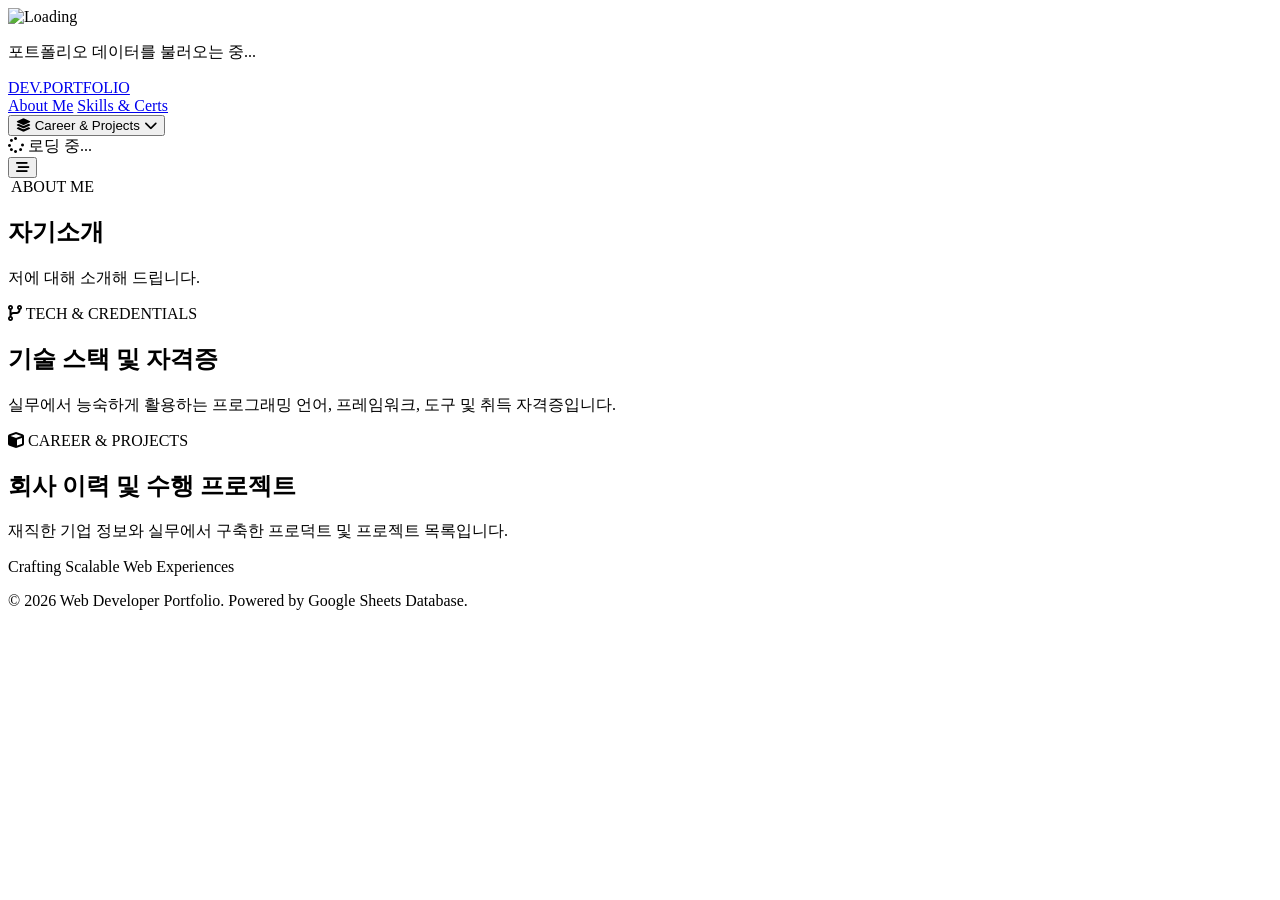
==== index.html @ a713a880 "Create index.html" ====
<!DOCTYPE html>
<html lang="ko">
<head>
  <meta charset="UTF-8" />
  <meta name="viewport" content="width=device-width, initial-scale=1.0" />
  <title>Developer Portfolio</title>
  <link rel="preconnect" href="https://fonts.googleapis.com">
  <link rel="preconnect" href="https://fonts.gstatic.com" crossorigin>
  <link href="https://fonts.googleapis.com/css2?family=Outfit:wght@400;600;700;800;900&family=Pretendard:wght@300;400;500;600;700;800&display=swap" rel="stylesheet">
  <link rel="stylesheet" href="https://cdnjs.cloudflare.com/ajax/libs/font-awesome/6.4.0/css/all.min.css">
  <link rel="stylesheet" href="style.css" />
</head>
<body>

  <!-- 배경 앰비언트 오로라 광원 -->
  <div class="ambient-glow glow-top-left"></div>
  <div class="ambient-glow glow-middle-right"></div>
  <div class="ambient-glow glow-bottom-left"></div>

  <!-- 로딩 오버레이 -->
  <div id="globalLoader" class="global-loader">
    <div class="loader-content">
      <div class="loader-ring">
        <img src="https://blog.kakaocdn.net/dna/bzm92S/btsFQxDRCB6/AAAAAAAAAAAAAAAAAAAAAGFon-u2zHU8KJwIuw-qS_9zaMj1CHKDlB-AK3ahkbkX/img.gif?credential=yqXZFxpELC7KVnFOS48ylbz2pIh7yKj8&expires=1788188399&allow_ip=&allow_referer=&signature=put6pL4PDxFGW%2BSpc%2BCXvbP%2BwSI%3D" alt="Loading" class="loader-gif" />
      </div>
      <p id="loaderText" class="loader-text">포트폴리오 데이터를 불러오는 중...</p>
    </div>
  </div>

  <!-- 상단 네비게이션 -->
  <header class="navbar">
    <div class="nav-container">
      <a href="#profile" class="nav-logo">
        <span class="logo-dot"></span>
        <span class="logo-text">DEV.PORTFOLIO</span>
      </a>
      
      <nav class="nav-menu" id="navMenu">
        <a href="#profile" class="nav-link active">About Me</a>
        <a href="#skills" class="nav-link">Skills & Certs</a>
        
        <!-- 회사 및 프로젝트 계층 드롭다운 -->
        <div class="nav-dropdown" id="navDropdown">
          <button class="nav-dropdown-btn" id="navDropdownBtn" type="button">
            <i class="fa-solid fa-layer-group"></i>
            <span>Career & Projects</span>
            <i class="fa-solid fa-chevron-down dropdown-arrow"></i>
          </button>
          <div class="dropdown-menu" id="dropdownMenu">
            <div class="dropdown-loading"><i class="fa-solid fa-spinner fa-spin"></i> 로딩 중...</div>
          </div>
        </div>
      </nav>

      <button class="hamburger" id="hamburger" aria-label="메뉴 열기">
        <i class="fa-solid fa-bars-staggered"></i>
      </button>
    </div>
  </header>

  <main class="main-container">
    
    <!-- 섹션 1: About Me (자기소개 및 소제목 반영) -->
    <section id="profile" class="section">
      <div class="section-badge"><i class="fa-solid fa-sparkles"></i> ABOUT ME</div>
      <h2 class="section-title">자기소개</h2>
      <p class="section-desc">저에 대해 소개해 드립니다.</p>
      <div class="profile-card" id="profileContent"></div>
    </section>

    <!-- 섹션 2: Skills & Certificates -->
    <section id="skills" class="section">
      <div class="section-badge"><i class="fa-solid fa-code-branch"></i> TECH & CREDENTIALS</div>
      <h2 class="section-title">기술 스택 및 자격증</h2>
      <p class="section-desc">실무에서 능숙하게 활용하는 프로그래밍 언어, 프레임워크, 도구 및 취득 자격증입니다.</p>
      
      <div class="skills-wrapper" id="skillsContent"></div>
    </section>

    <!-- 섹션 3: Career & Projects -->
    <section id="experience" class="section">
      <div class="section-badge"><i class="fa-solid fa-cube"></i> CAREER & PROJECTS</div>
      <h2 class="section-title">회사 이력 및 수행 프로젝트</h2>
      <p class="section-desc">재직한 기업 정보와 실무에서 구축한 프로덕트 및 프로젝트 목록입니다.</p>
      
      <div class="company-stack" id="experienceContent"></div>
    </section>

  </main>

  <footer class="footer">
    <div class="footer-content">
      <p class="footer-title">Crafting Scalable Web Experiences</p>
      <p class="footer-copy">© 2026 Web Developer Portfolio. Powered by Google Sheets Database.</p>
    </div>
  </footer>

  <script src="script.js"></script>
</body>
</html>
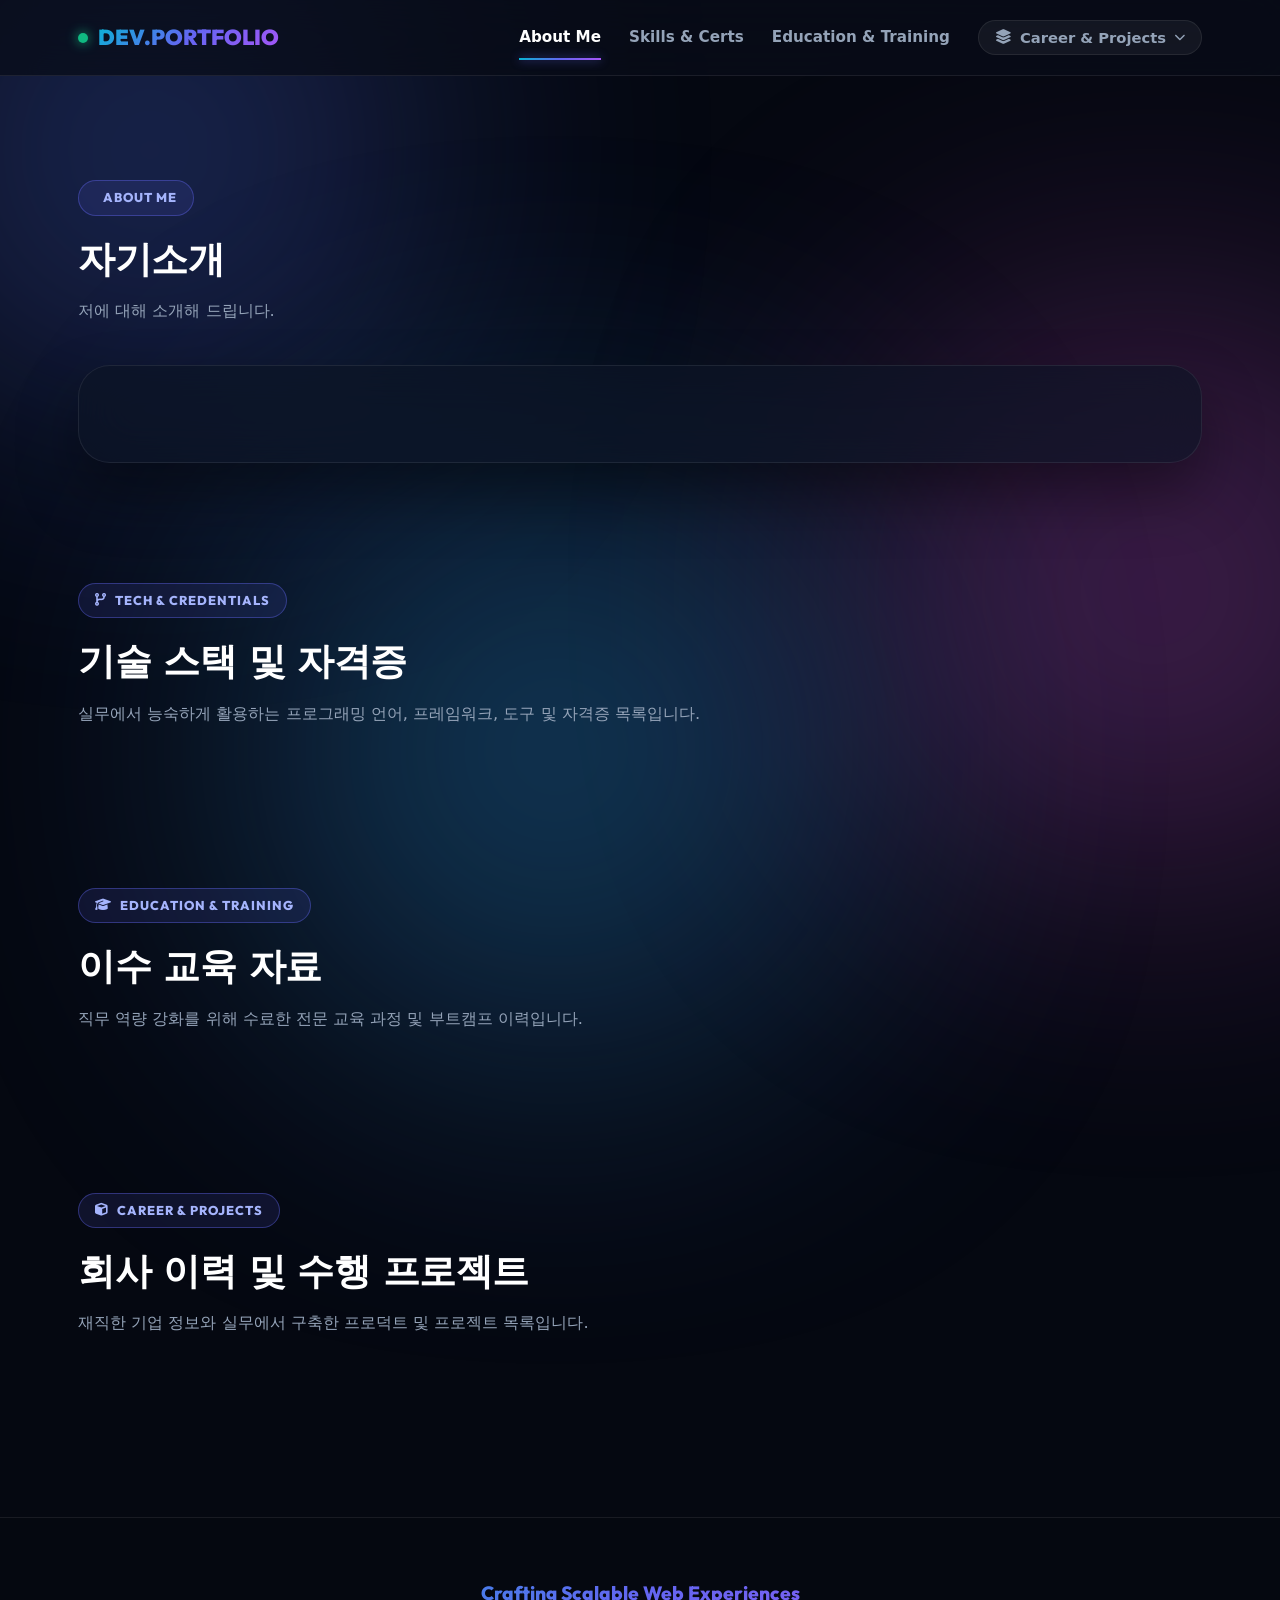
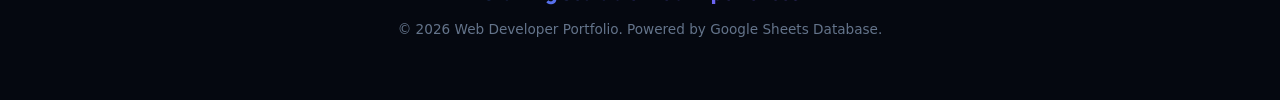
==== commit 49fed10c: "Update index.html" ====
--- a/index.html
+++ b/index.html
@@ -38,6 +38,7 @@
       <nav class="nav-menu" id="navMenu">
         <a href="#profile" class="nav-link active">About Me</a>
         <a href="#skills" class="nav-link">Skills & Certs</a>
+        <a href="#trainings" class="nav-link">Education & Training</a>
         
         <!-- 회사 및 프로젝트 계층 드롭다운 -->
         <div class="nav-dropdown" id="navDropdown">
@@ -60,7 +61,7 @@
 
   <main class="main-container">
     
-    <!-- 섹션 1: About Me (자기소개 및 소제목 반영) -->
+    <!-- 섹션 1: About Me -->
     <section id="profile" class="section">
       <div class="section-badge"><i class="fa-solid fa-sparkles"></i> ABOUT ME</div>
       <h2 class="section-title">자기소개</h2>
@@ -72,9 +73,18 @@
     <section id="skills" class="section">
       <div class="section-badge"><i class="fa-solid fa-code-branch"></i> TECH & CREDENTIALS</div>
       <h2 class="section-title">기술 스택 및 자격증</h2>
-      <p class="section-desc">실무에서 능숙하게 활용하는 프로그래밍 언어, 프레임워크, 도구 및 취득 자격증입니다.</p>
+      <p class="section-desc">실무에서 능숙하게 활용하는 프로그래밍 언어, 프레임워크, 도구 및 자격증 목록입니다.</p>
       
       <div class="skills-wrapper" id="skillsContent"></div>
+    </section>
+
+    <!-- 신규 섹션: Education & Training (이수 교육 및 직무 훈련) -->
+    <section id="trainings" class="section">
+      <div class="section-badge"><i class="fa-solid fa-graduation-cap"></i> EDUCATION & TRAINING</div>
+      <h2 class="section-title">이수 교육 자료</h2>
+      <p class="section-desc">직무 역량 강화를 위해 수료한 전문 교육 과정 및 부트캠프 이력입니다.</p>
+      
+      <div class="training-grid" id="trainingContent"></div>
     </section>
 
     <!-- 섹션 3: Career & Projects -->
--- a/style.css
+++ b/style.css
@@ -0,0 +1,178 @@
+:root {
+  --bg-color: #050811;
+  --card-bg: rgba(13, 20, 38, 0.65);
+  --card-nested-bg: rgba(9, 14, 28, 0.75);
+  --card-border: rgba(255, 255, 255, 0.08);
+  --card-border-hover: rgba(99, 102, 241, 0.45);
+  
+  --accent-cyan: #06b6d4;
+  --accent-indigo: #6366f1;
+  --accent-purple: #a855f7;
+  --accent-pink: #ec4899;
+  
+  --accent-gradient: linear-gradient(135deg, #06b6d4 0%, #6366f1 50%, #a855f7 100%);
+  --neon-border: linear-gradient(135deg, rgba(6, 182, 212, 0.6), rgba(168, 85, 247, 0.6));
+  
+  --text-main: #f8fafc;
+  --text-muted: #94a3b8;
+  --text-light: #64748b;
+  
+  --font-main: 'Pretendard', -apple-system, BlinkMacSystemFont, system-ui, sans-serif;
+  --font-display: 'Outfit', var(--font-main);
+  --transition: all 0.35s cubic-bezier(0.16, 1, 0.3, 1);
+}
+
+* { margin: 0; padding: 0; box-sizing: border-box; font-family: var(--font-main); }
+html { scroll-behavior: smooth; scroll-padding-top: 95px; }
+body { background-color: var(--bg-color); color: var(--text-main); line-height: 1.65; overflow-x: hidden; position: relative; min-height: 100vh; }
+
+/* Aurora Background */
+.ambient-glow { position: fixed; border-radius: 50%; filter: blur(140px); pointer-events: none; z-index: 0; opacity: 0.35; animation: floatGlow 18s ease-in-out infinite alternate; }
+.glow-top-left { top: -100px; left: -100px; width: 500px; height: 500px; background: radial-gradient(circle, #6366f1, #3b82f6); }
+.glow-middle-right { top: 35%; right: -150px; width: 550px; height: 550px; background: radial-gradient(circle, #a855f7, #ec4899); animation-delay: -6s; }
+.glow-bottom-left { bottom: -150px; left: 20%; width: 600px; height: 600px; background: radial-gradient(circle, #06b6d4, #6366f1); animation-delay: -12s; }
+@keyframes floatGlow { 0% { transform: translate(0, 0) scale(1); } 50% { transform: translate(40px, 60px) scale(1.1); } 100% { transform: translate(-30px, -40px) scale(0.95); } }
+
+/* Global Loader */
+.global-loader { position: fixed; inset: 0; width: 100vw; height: 100vh; background: rgba(5, 8, 17, 0.92); backdrop-filter: blur(16px); display: flex; align-items: center; justify-content: center; z-index: 99999; opacity: 0; pointer-events: none; transition: opacity 0.3s ease; }
+.global-loader.show { opacity: 1; pointer-events: auto; }
+.loader-content { display: flex; flex-direction: column; align-items: center; gap: 20px; }
+.loader-ring { padding: 8px; border-radius: 50%; background: var(--accent-gradient); box-shadow: 0 0 35px rgba(99, 102, 241, 0.5); animation: pulseGlow 2s infinite alternate; }
+.loader-gif { width: 90px; height: 90px; border-radius: 50%; object-fit: cover; display: block; background: #000; }
+@keyframes pulseGlow { 0% { transform: scale(0.96); } 100% { transform: scale(1.04); box-shadow: 0 0 40px rgba(168, 85, 247, 0.7); } }
+.loader-text { font-size: 0.98rem; font-weight: 700; background: var(--accent-gradient); -webkit-background-clip: text; -webkit-text-fill-color: transparent; }
+
+/* Navbar */
+.navbar { position: fixed; top: 0; left: 0; width: 100%; height: 76px; background: rgba(8, 12, 24, 0.75); backdrop-filter: blur(20px); border-bottom: 1px solid var(--card-border); z-index: 1000; }
+.nav-container { max-width: 1180px; height: 100%; margin: 0 auto; padding: 0 28px; display: flex; justify-content: space-between; align-items: center; }
+.nav-logo { display: flex; align-items: center; gap: 10px; text-decoration: none; }
+.logo-dot { width: 10px; height: 10px; border-radius: 50%; background: #10b981; box-shadow: 0 0 12px #10b981; }
+.logo-text { font-family: var(--font-display); font-size: 1.35rem; font-weight: 900; background: var(--accent-gradient); -webkit-background-clip: text; -webkit-text-fill-color: transparent; }
+.nav-menu { display: flex; align-items: center; gap: 28px; }
+.nav-link { color: var(--text-muted); text-decoration: none; font-size: 0.95rem; font-weight: 600; transition: var(--transition); position: relative; padding: 6px 0; }
+.nav-link:hover, .nav-link.active { color: #fff; }
+.nav-link.active::after { content: ''; position: absolute; bottom: -4px; left: 0; width: 100%; height: 2px; background: var(--accent-gradient); box-shadow: 0 0 10px rgba(99, 102, 241, 0.8); }
+
+/* Dropdown */
+.nav-dropdown { position: relative; }
+.nav-dropdown-btn { background: rgba(255, 255, 255, 0.05); border: 1px solid var(--card-border); color: var(--text-muted); font-size: 0.92rem; font-weight: 600; cursor: pointer; display: flex; align-items: center; gap: 8px; padding: 8px 16px; border-radius: 100px; transition: var(--transition); }
+.nav-dropdown-btn:hover, .nav-dropdown.open .nav-dropdown-btn { color: #fff; background: rgba(99, 102, 241, 0.15); border-color: var(--accent-indigo); }
+.dropdown-arrow { font-size: 0.7rem; transition: transform 0.3s ease; }
+.nav-dropdown.open .dropdown-arrow { transform: rotate(180deg); }
+.dropdown-menu { position: absolute; top: calc(100% + 14px); right: 0; width: 320px; max-height: 460px; overflow-y: auto; background: rgba(11, 16, 33, 0.95); backdrop-filter: blur(24px); border: 1px solid rgba(255, 255, 255, 0.12); border-radius: 20px; padding: 16px; box-shadow: 0 24px 50px rgba(0, 0, 0, 0.7); display: none; flex-direction: column; gap: 12px; z-index: 1001; }
+.nav-dropdown.open .dropdown-menu { display: flex; animation: dropdownPop 0.25s ease forwards; }
+@keyframes dropdownPop { from { opacity: 0; transform: translateY(-10px); } to { opacity: 1; transform: translateY(0); } }
+.dropdown-group { display: flex; flex-direction: column; gap: 4px; padding-bottom: 12px; border-bottom: 1px solid rgba(255, 255, 255, 0.06); }
+.dropdown-group:last-child { border-bottom: none; }
+.dropdown-company-link { display: flex; align-items: center; gap: 10px; color: #c7d2fe; font-size: 0.92rem; font-weight: 700; text-decoration: none; padding: 8px 12px; border-radius: 10px; background: rgba(255, 255, 255, 0.03); }
+.dropdown-company-link:hover { background: rgba(99, 102, 241, 0.2); color: #fff; }
+.dropdown-project-list { display: flex; flex-direction: column; padding-left: 14px; gap: 3px; margin-top: 4px; }
+.dropdown-project-link { display: flex; align-items: center; gap: 8px; color: var(--text-muted); font-size: 0.84rem; text-decoration: none; padding: 6px 10px; border-radius: 8px; }
+.dropdown-project-link:hover { background: rgba(255, 255, 255, 0.06); color: #38bdf8; transform: translateX(4px); }
+.hamburger { display: none; background: none; border: none; color: #fff; font-size: 1.4rem; cursor: pointer; }
+
+/* Main Layout */
+.main-container { max-width: 1180px; margin: 0 auto; padding: 120px 28px 80px; position: relative; z-index: 1; }
+.section { padding: 60px 0; }
+.section-badge { display: inline-flex; align-items: center; gap: 8px; padding: 6px 16px; background: rgba(99, 102, 241, 0.12); border: 1px solid rgba(99, 102, 241, 0.4); border-radius: 100px; color: #a5b4fc; font-family: var(--font-display); font-size: 0.8rem; font-weight: 800; letter-spacing: 1px; margin-bottom: 14px; }
+.section-title { font-size: 2.3rem; font-weight: 900; margin-bottom: 8px; color: #fff; letter-spacing: -0.5px; }
+.section-desc { color: var(--text-muted); margin-bottom: 40px; font-size: 1.02rem; }
+
+/* Profile Card */
+.profile-card { background: var(--card-bg); backdrop-filter: blur(24px); border: 1px solid var(--card-border); border-radius: 32px; padding: 48px; display: grid; grid-template-columns: 320px 1fr; gap: 48px; align-items: center; box-shadow: 0 30px 60px rgba(0, 0, 0, 0.4); transition: var(--transition); }
+.profile-card:hover { border-color: var(--card-border-hover); box-shadow: 0 30px 70px rgba(99, 102, 241, 0.15); }
+.profile-img-wrap { width: 100%; height: 360px; border-radius: 24px; overflow: hidden; padding: 4px; background: var(--neon-border); }
+.profile-img-wrap img { width: 100%; height: 100%; object-fit: cover; border-radius: 20px; display: block; }
+.profile-info { display: flex; flex-direction: column; }
+.profile-header-row { display: flex; align-items: center; justify-content: space-between; flex-wrap: wrap; gap: 12px; margin-bottom: 12px; }
+.profile-name { font-family: var(--font-display); font-size: 2.8rem; font-weight: 900; color: #fff; }
+.status-badge { display: inline-flex; align-items: center; gap: 8px; padding: 6px 14px; background: rgba(16, 185, 129, 0.12); border: 1px solid rgba(16, 185, 129, 0.35); border-radius: 100px; color: #34d399; font-size: 0.82rem; font-weight: 700; }
+.status-dot { width: 8px; height: 8px; border-radius: 50%; background: #10b981; box-shadow: 0 0 8px #10b981; }
+.profile-bio { font-size: 1.12rem; color: var(--text-muted); line-height: 1.8; margin-bottom: 28px; }
+.info-grid { display: grid; grid-template-columns: repeat(2, 1fr); gap: 14px 24px; padding-top: 24px; border-top: 1px solid rgba(255, 255, 255, 0.08); }
+.info-item { display: flex; align-items: center; gap: 12px; padding: 10px 14px; background: rgba(255, 255, 255, 0.025); border: 1px solid rgba(255, 255, 255, 0.04); border-radius: 14px; font-size: 0.94rem; }
+.info-icon { width: 32px; height: 32px; border-radius: 10px; background: rgba(99, 102, 241, 0.15); color: #818cf8; display: flex; align-items: center; justify-content: center; }
+.info-label { color: var(--text-light); font-weight: 600; }
+.info-value { color: var(--text-main); font-weight: 600; margin-left: auto; }
+
+/* Skills Section */
+.skills-wrapper { display: flex; flex-direction: column; gap: 36px; }
+.skill-category-block { display: flex; flex-direction: column; gap: 18px; }
+.skill-category-title { font-family: var(--font-display); font-size: 1.25rem; font-weight: 800; color: #cbd5e1; display: flex; align-items: center; gap: 10px; }
+.skill-category-title i { color: #818cf8; }
+.skills-grid { display: grid; grid-template-columns: repeat(auto-fill, minmax(270px, 1fr)); gap: 20px; }
+.skill-card { background: var(--card-bg); backdrop-filter: blur(20px); border: 1px solid var(--card-border); border-radius: 20px; padding: 22px; display: flex; align-items: flex-start; gap: 16px; transition: var(--transition); }
+.skill-card:hover { transform: translateY(-4px); border-color: rgba(99, 102, 241, 0.45); box-shadow: 0 16px 36px rgba(0, 0, 0, 0.4), 0 0 20px rgba(99, 102, 241, 0.2); }
+.skill-icon-box { width: 48px; height: 48px; border-radius: 14px; background: rgba(99, 102, 241, 0.12); border: 1px solid rgba(99, 102, 241, 0.3); display: flex; align-items: center; justify-content: center; font-size: 1.5rem; color: #818cf8; flex-shrink: 0; }
+.skill-icon-box img { width: 28px; height: 28px; object-fit: contain; }
+.skill-card.cert-card .skill-icon-box { background: rgba(245, 158, 11, 0.12); border-color: rgba(245, 158, 11, 0.35); color: #fbbf24; }
+.skill-details { display: flex; flex-direction: column; gap: 4px; flex: 1; }
+.skill-header-row { display: flex; align-items: center; justify-content: space-between; gap: 8px; }
+.skill-name { font-size: 1.05rem; font-weight: 800; color: #fff; }
+.skill-tag { font-size: 0.72rem; font-weight: 700; padding: 2px 8px; border-radius: 100px; background: rgba(255, 255, 255, 0.06); color: var(--text-muted); }
+.skill-card.cert-card .skill-tag { background: rgba(245, 158, 11, 0.15); color: #fbbf24; }
+.skill-desc { font-size: 0.85rem; color: var(--text-muted); line-height: 1.5; }
+
+/* Company Stack & Logo */
+.company-stack { display: flex; flex-direction: column; gap: 52px; }
+.company-block { background: var(--card-bg); backdrop-filter: blur(24px); border: 1px solid var(--card-border); border-radius: 28px; padding: 40px; box-shadow: 0 20px 45px rgba(0, 0, 0, 0.35); scroll-margin-top: 95px; }
+.company-header-card { display: grid; grid-template-columns: 160px 1fr; gap: 32px; padding-bottom: 32px; border-bottom: 1px solid rgba(255, 255, 255, 0.08); }
+.comp-img-wrap { width: 100%; height: 160px; border-radius: 18px; overflow: hidden; border: 1px solid rgba(255, 255, 255, 0.12); }
+.comp-img-wrap img { width: 100%; height: 100%; object-fit: cover; }
+.comp-info { display: flex; flex-direction: column; justify-content: center; }
+
+.comp-title-row { display: flex; justify-content: space-between; align-items: center; margin-bottom: 8px; flex-wrap: wrap; gap: 12px; }
+.comp-title-left { display: flex; align-items: center; gap: 12px; }
+
+/* Company Logo Style */
+.comp-logo-img {
+  width: 38px;
+  height: 38px;
+  border-radius: 10px;
+  object-fit: contain;
+  background: rgba(255, 255, 255, 0.05);
+  border: 1px solid rgba(255, 255, 255, 0.12);
+  padding: 4px;
+  box-shadow: 0 4px 12px rgba(0, 0, 0, 0.3);
+}
+
+.comp-name { font-family: var(--font-display); font-size: 1.8rem; font-weight: 800; color: #fff; }
+.comp-period { font-size: 0.85rem; font-weight: 600; padding: 6px 14px; background: rgba(255, 255, 255, 0.06); border-radius: 100px; color: var(--text-muted); }
+.comp-role { display: inline-flex; align-items: center; gap: 8px; color: #38bdf8; font-size: 1.05rem; font-weight: 700; margin-bottom: 12px; }
+.comp-desc { color: var(--text-muted); font-size: 0.98rem; }
+
+/* Sub-projects */
+.nested-projects-wrapper { margin-top: 32px; }
+.nested-projects-title { font-size: 1.15rem; font-weight: 800; color: #e2e8f0; margin-bottom: 24px; display: flex; align-items: center; gap: 10px; }
+.project-grid { display: grid; grid-template-columns: repeat(auto-fit, minmax(320px, 1fr)); gap: 28px; }
+.project-card { background: var(--card-nested-bg); border: 1px solid rgba(255, 255, 255, 0.07); border-radius: 20px; overflow: hidden; display: flex; flex-direction: column; transition: var(--transition); scroll-margin-top: 105px; }
+.project-card:hover { transform: translateY(-6px); border-color: rgba(168, 85, 247, 0.5); box-shadow: 0 20px 40px rgba(0, 0, 0, 0.5), 0 0 24px rgba(168, 85, 247, 0.2); }
+.project-img-wrap { width: 100%; height: 200px; overflow: hidden; }
+.project-img-wrap img { width: 100%; height: 100%; object-fit: cover; }
+.project-body { padding: 24px; display: flex; flex-direction: column; flex: 1; }
+.project-period { font-size: 0.82rem; font-weight: 600; color: var(--accent-cyan); margin-bottom: 8px; }
+.project-name { font-size: 1.25rem; font-weight: 800; margin-bottom: 12px; color: #fff; }
+.project-desc { color: var(--text-muted); font-size: 0.92rem; margin-bottom: 22px; flex: 1; }
+.project-btn { display: inline-flex; align-items: center; justify-content: center; gap: 8px; padding: 10px 18px; background: var(--accent-gradient); color: #fff; text-decoration: none; font-size: 0.88rem; font-weight: 700; border-radius: 12px; }
+
+/* Footer */
+.footer { text-align: center; padding: 60px 28px; border-top: 1px solid var(--card-border); background: rgba(5, 8, 17, 0.8); }
+.footer-title { font-family: var(--font-display); font-size: 1.2rem; font-weight: 800; background: var(--accent-gradient); -webkit-background-clip: text; -webkit-text-fill-color: transparent; margin-bottom: 8px; }
+.footer-copy { color: var(--text-light); font-size: 0.85rem; }
+
+@media (max-width: 890px) {
+  .profile-card { grid-template-columns: 1fr; padding: 32px; }
+  .profile-img-wrap { height: 300px; }
+  .company-header-card { grid-template-columns: 1fr; }
+}
+
+@media (max-width: 640px) {
+  .hamburger { display: block; }
+  .nav-menu { position: absolute; top: 76px; left: 0; width: 100%; max-height: calc(100vh - 76px); overflow-y: auto; background: rgba(8, 12, 24, 0.98); flex-direction: column; align-items: flex-start; padding: 24px 28px; transform: translateY(-150%); transition: var(--transition); gap: 20px; }
+  .nav-menu.open { transform: translateY(0); }
+  .nav-dropdown { width: 100%; }
+  .nav-dropdown-btn { width: 100%; justify-content: space-between; }
+  .dropdown-menu { position: static; width: 100%; margin-top: 10px; }
+  .info-grid { grid-template-columns: 1fr; }
+  .skills-grid { grid-template-columns: 1fr; }
+}
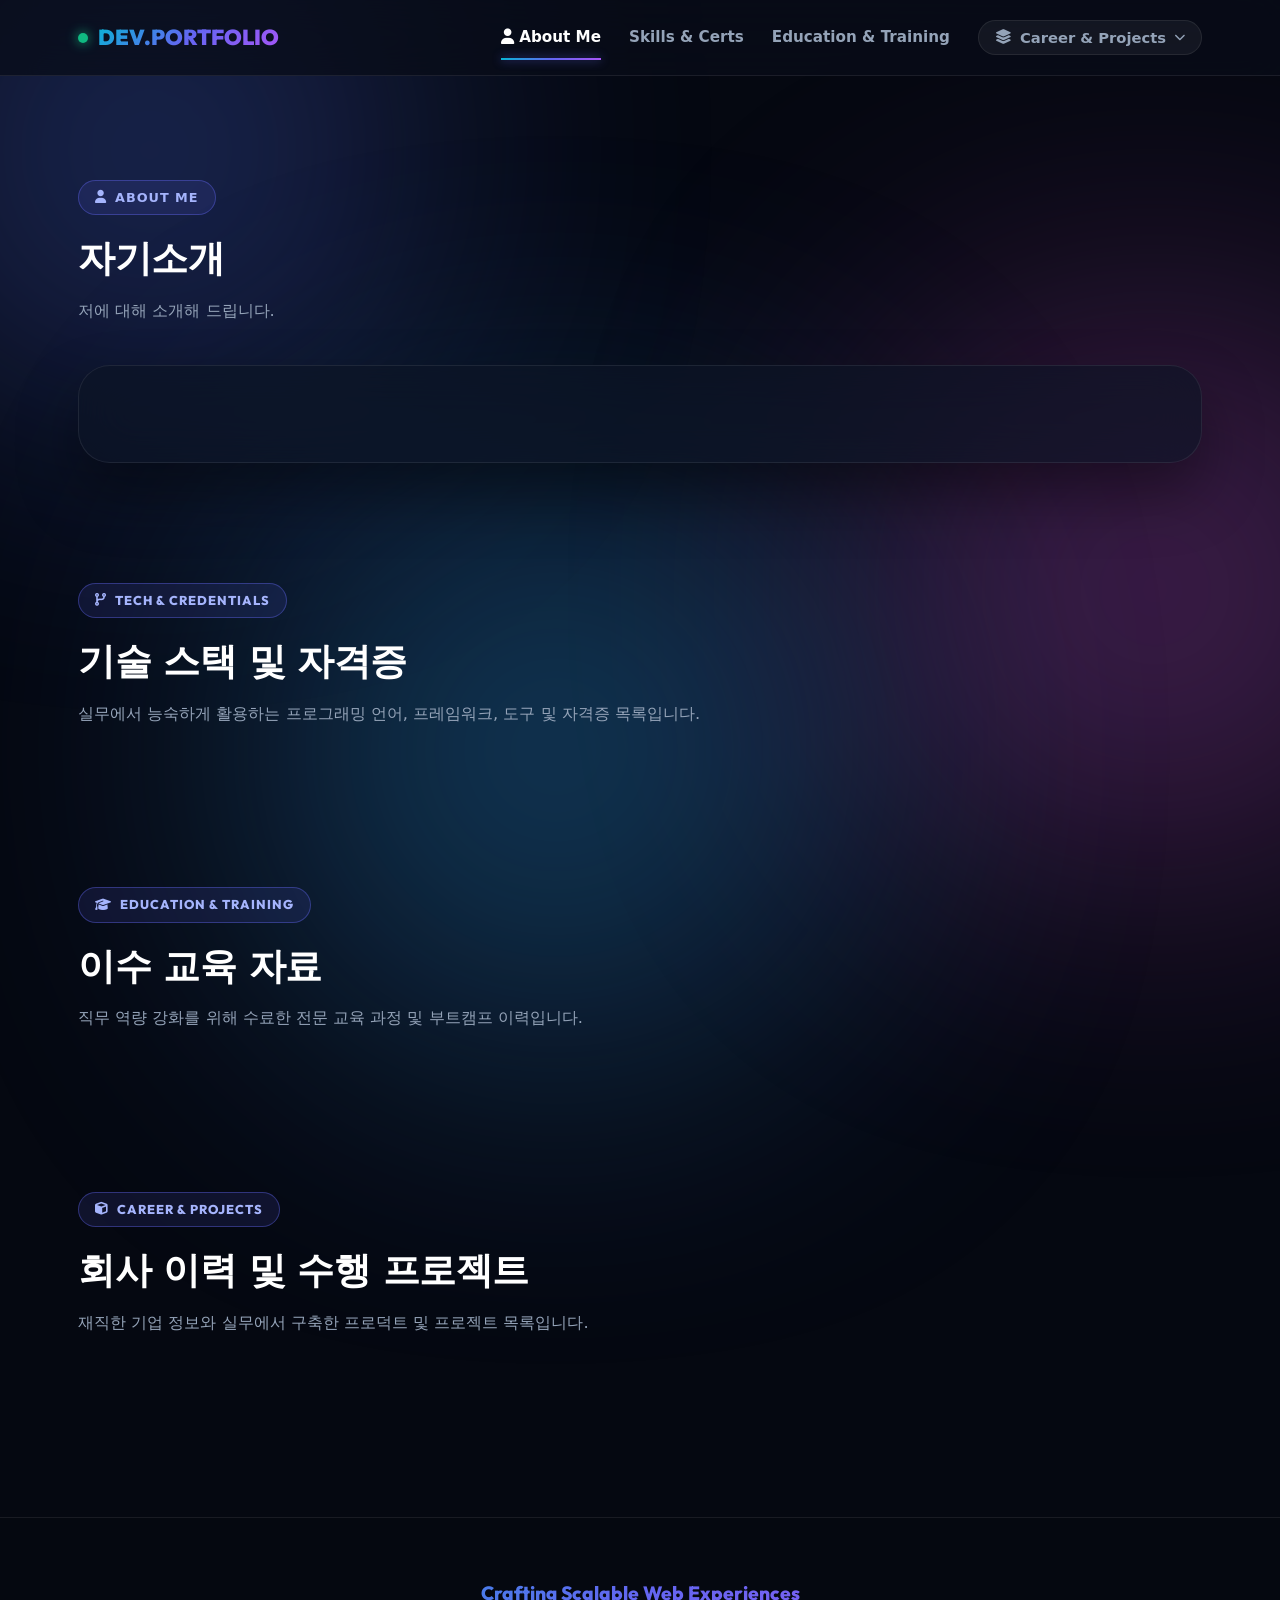
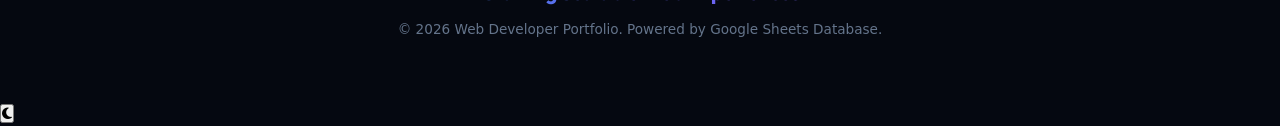
==== commit d727a5ea: "Update index.html" ====
--- a/index.html
+++ b/index.html
@@ -1,48 +1,50 @@
 <!DOCTYPE html>
-<html lang="ko">
+<html lang="ko" class="loading-locked">
 <head>
   <meta charset="UTF-8" />
   <meta name="viewport" content="width=device-width, initial-scale=1.0" />
   <title>Developer Portfolio</title>
+  <!-- Google Fonts & Font Awesome -->
   <link rel="preconnect" href="https://fonts.googleapis.com">
   <link rel="preconnect" href="https://fonts.gstatic.com" crossorigin>
   <link href="https://fonts.googleapis.com/css2?family=Outfit:wght@400;600;700;800;900&family=Pretendard:wght@300;400;500;600;700;800&display=swap" rel="stylesheet">
   <link rel="stylesheet" href="https://cdnjs.cloudflare.com/ajax/libs/font-awesome/6.4.0/css/all.min.css">
   <link rel="stylesheet" href="style.css" />
 </head>
-<body>
+<body class="loading-locked">
 
   <!-- 배경 앰비언트 오로라 광원 -->
   <div class="ambient-glow glow-top-left"></div>
   <div class="ambient-glow glow-middle-right"></div>
   <div class="ambient-glow glow-bottom-left"></div>
 
-  <!-- 로딩 오버레이 -->
-  <div id="globalLoader" class="global-loader">
+  <!-- 전체 화면 로딩 오버레이 (스크롤/드래그/터치 차단) -->
+  <div id="globalLoader" class="global-loader show" oncontextmenu="return false;" ondragstart="return false;" onselectstart="return false;">
     <div class="loader-content">
-      <div class="loader-ring">
-        <img src="https://blog.kakaocdn.net/dna/bzm92S/btsFQxDRCB6/AAAAAAAAAAAAAAAAAAAAAGFon-u2zHU8KJwIuw-qS_9zaMj1CHKDlB-AK3ahkbkX/img.gif?credential=yqXZFxpELC7KVnFOS48ylbz2pIh7yKj8&expires=1788188399&allow_ip=&allow_referer=&signature=put6pL4PDxFGW%2BSpc%2BCXvbP%2BwSI%3D" alt="Loading" class="loader-gif" />
-      </div>
+      <img src="https://blog.kakaocdn.net/dna/bzm92S/btsFQxDRCB6/AAAAAAAAAAAAAAAAAAAAAGFon-u2zHU8KJwIuw-qS_9zaMj1CHKDlB-AK3ahkbkX/img.gif?credential=yqXZFxpELC7KVnFOS48ylbz2pIh7yKj8&expires=1788188399&allow_ip=&allow_referer=&signature=put6pL4PDxFGW%2BSpc%2BCXvbP%2BwSI%3D" alt="Loading" class="loader-gif" draggable="false" />
       <p id="loaderText" class="loader-text">포트폴리오 데이터를 불러오는 중...</p>
     </div>
   </div>
 
-  <!-- 상단 네비게이션 -->
+  <!-- 상단 네비게이션 헤더 -->
   <header class="navbar">
     <div class="nav-container">
-      <a href="#profile" class="nav-logo">
+      <a href="#profile" class="nav-logo spring-hover">
         <span class="logo-dot"></span>
         <span class="logo-text">DEV.PORTFOLIO</span>
       </a>
       
       <nav class="nav-menu" id="navMenu">
-        <a href="#profile" class="nav-link active">About Me</a>
-        <a href="#skills" class="nav-link">Skills & Certs</a>
-        <a href="#trainings" class="nav-link">Education & Training</a>
+        <a href="#profile" class="nav-link spring-hover active">
+          <i class="fa-solid fa-user"></i>
+          <span>About Me</span>
+        </a>
+        <a href="#skills" class="nav-link spring-hover">Skills & Certs</a>
+        <a href="#trainings" class="nav-link spring-hover">Education & Training</a>
         
         <!-- 회사 및 프로젝트 계층 드롭다운 -->
         <div class="nav-dropdown" id="navDropdown">
-          <button class="nav-dropdown-btn" id="navDropdownBtn" type="button">
+          <button class="nav-dropdown-btn spring-hover" id="navDropdownBtn" type="button">
             <i class="fa-solid fa-layer-group"></i>
             <span>Career & Projects</span>
             <i class="fa-solid fa-chevron-down dropdown-arrow"></i>
@@ -53,51 +55,55 @@
         </div>
       </nav>
 
-      <button class="hamburger" id="hamburger" aria-label="메뉴 열기">
+      <button class="hamburger spring-hover" id="hamburger" aria-label="메뉴 열기">
         <i class="fa-solid fa-bars-staggered"></i>
       </button>
     </div>
   </header>
 
-  <main class="main-container">
+  <main class="main-container" id="mainContainer">
     
-    <!-- 섹션 1: About Me -->
+    <!-- 섹션 1: About Me (자기소개) -->
     <section id="profile" class="section">
-      <div class="section-badge"><i class="fa-solid fa-sparkles"></i> ABOUT ME</div>
-      <h2 class="section-title">자기소개</h2>
-      <p class="section-desc">저에 대해 소개해 드립니다.</p>
-      <div class="profile-card" id="profileContent"></div>
+      <div class="section-badge reveal-spring-left">
+        <i class="fa-solid fa-user"></i>
+        <span>ABOUT ME</span>
+      </div>
+      <h2 class="section-title reveal-spring-left">자기소개</h2>
+      <p class="section-desc reveal-spring-left">저에 대해 소개해 드립니다.</p>
+      <div class="profile-card reveal-spring-right" id="profileContent"></div>
     </section>
 
     <!-- 섹션 2: Skills & Certificates -->
     <section id="skills" class="section">
-      <div class="section-badge"><i class="fa-solid fa-code-branch"></i> TECH & CREDENTIALS</div>
-      <h2 class="section-title">기술 스택 및 자격증</h2>
-      <p class="section-desc">실무에서 능숙하게 활용하는 프로그래밍 언어, 프레임워크, 도구 및 자격증 목록입니다.</p>
+      <div class="section-badge reveal-spring-left"><i class="fa-solid fa-code-branch"></i> TECH & CREDENTIALS</div>
+      <h2 class="section-title reveal-spring-left">기술 스택 및 자격증</h2>
+      <p class="section-desc reveal-spring-left">실무에서 능숙하게 활용하는 프로그래밍 언어, 프레임워크, 도구 및 자격증 목록입니다.</p>
       
       <div class="skills-wrapper" id="skillsContent"></div>
     </section>
 
-    <!-- 신규 섹션: Education & Training (이수 교육 및 직무 훈련) -->
+    <!-- 섹션 3: Education & Training -->
     <section id="trainings" class="section">
-      <div class="section-badge"><i class="fa-solid fa-graduation-cap"></i> EDUCATION & TRAINING</div>
-      <h2 class="section-title">이수 교육 자료</h2>
-      <p class="section-desc">직무 역량 강화를 위해 수료한 전문 교육 과정 및 부트캠프 이력입니다.</p>
+      <div class="section-badge reveal-spring-left"><i class="fa-solid fa-graduation-cap"></i> EDUCATION & TRAINING</div>
+      <h2 class="section-title reveal-spring-left">이수 교육 자료</h2>
+      <p class="section-desc reveal-spring-left">직무 역량 강화를 위해 수료한 전문 교육 과정 및 부트캠프 이력입니다.</p>
       
       <div class="training-grid" id="trainingContent"></div>
     </section>
 
-    <!-- 섹션 3: Career & Projects -->
+    <!-- 섹션 4: Career & Projects -->
     <section id="experience" class="section">
-      <div class="section-badge"><i class="fa-solid fa-cube"></i> CAREER & PROJECTS</div>
-      <h2 class="section-title">회사 이력 및 수행 프로젝트</h2>
-      <p class="section-desc">재직한 기업 정보와 실무에서 구축한 프로덕트 및 프로젝트 목록입니다.</p>
+      <div class="section-badge reveal-spring-left"><i class="fa-solid fa-cube"></i> CAREER & PROJECTS</div>
+      <h2 class="section-title reveal-spring-left">회사 이력 및 수행 프로젝트</h2>
+      <p class="section-desc reveal-spring-left">재직한 기업 정보와 실무에서 구축한 프로덕트 및 프로젝트 목록입니다.</p>
       
       <div class="company-stack" id="experienceContent"></div>
     </section>
 
   </main>
 
+  <!-- 하단 푸터 -->
   <footer class="footer">
     <div class="footer-content">
       <p class="footer-title">Crafting Scalable Web Experiences</p>
@@ -105,6 +111,11 @@
     </div>
   </footer>
 
+  <!-- 스크롤 맨 위에서만 나타나는 다크/라이트 모드 전환 플로팅 버튼 -->
+  <button id="themeToggleBtn" class="theme-toggle-btn spring-hover" aria-label="테마 전환" title="다크/라이트 모드 전환">
+    <i class="fa-solid fa-moon" id="themeToggleIcon"></i>
+  </button>
+
   <script src="script.js"></script>
 </body>
 </html>
--- a/style.css
+++ b/style.css
@@ -113,29 +113,119 @@
 .skill-card.cert-card .skill-tag { background: rgba(245, 158, 11, 0.15); color: #fbbf24; }
 .skill-desc { font-size: 0.85rem; color: var(--text-muted); line-height: 1.5; }
 
-/* Company Stack & Logo */
+/* --- Training / Education Section Styling --- */
+.training-grid {
+  display: grid;
+  grid-template-columns: repeat(auto-fill, minmax(340px, 1fr));
+  gap: 24px;
+}
+
+.training-card {
+  background: var(--card-bg);
+  backdrop-filter: blur(24px);
+  border: 1px solid var(--card-border);
+  border-radius: 22px;
+  padding: 28px;
+  display: flex;
+  flex-direction: column;
+  transition: var(--transition);
+}
+
+.training-card:hover {
+  transform: translateY(-5px);
+  border-color: rgba(6, 182, 212, 0.45);
+  box-shadow: 0 20px 40px rgba(0, 0, 0, 0.45), 0 0 20px rgba(6, 182, 212, 0.2);
+}
+
+.training-top-row {
+  display: flex;
+  align-items: center;
+  justify-content: space-between;
+  gap: 10px;
+  margin-bottom: 12px;
+}
+
+.training-inst-badge {
+  display: inline-flex;
+  align-items: center;
+  gap: 6px;
+  font-size: 0.82rem;
+  font-weight: 700;
+  color: var(--accent-cyan);
+  background: rgba(6, 182, 212, 0.1);
+  border: 1px solid rgba(6, 182, 212, 0.25);
+  padding: 4px 10px;
+  border-radius: 8px;
+}
+
+.training-status-tag {
+  font-size: 0.76rem;
+  font-weight: 700;
+  color: #34d399;
+  background: rgba(16, 185, 129, 0.12);
+  border: 1px solid rgba(16, 185, 129, 0.3);
+  padding: 4px 10px;
+  border-radius: 100px;
+}
+
+.training-title {
+  font-size: 1.25rem;
+  font-weight: 800;
+  color: #fff;
+  line-height: 1.4;
+  margin-bottom: 8px;
+}
+
+.training-period {
+  font-size: 0.85rem;
+  color: var(--text-light);
+  display: flex;
+  align-items: center;
+  gap: 6px;
+  margin-bottom: 14px;
+}
+
+.training-desc {
+  color: var(--text-muted);
+  font-size: 0.92rem;
+  line-height: 1.6;
+  margin-bottom: 20px;
+  flex: 1;
+}
+
+.training-btn {
+  display: inline-flex;
+  align-items: center;
+  justify-content: center;
+  gap: 8px;
+  padding: 9px 16px;
+  background: rgba(255, 255, 255, 0.05);
+  border: 1px solid var(--card-border);
+  color: #fff;
+  text-decoration: none;
+  font-size: 0.86rem;
+  font-weight: 600;
+  border-radius: 10px;
+  transition: var(--transition);
+}
+
+.training-btn:hover {
+  background: var(--accent-gradient);
+  border-color: transparent;
+  transform: translateY(-2px);
+  box-shadow: 0 8px 20px rgba(99, 102, 241, 0.35);
+}
+
+/* Company Stack */
 .company-stack { display: flex; flex-direction: column; gap: 52px; }
 .company-block { background: var(--card-bg); backdrop-filter: blur(24px); border: 1px solid var(--card-border); border-radius: 28px; padding: 40px; box-shadow: 0 20px 45px rgba(0, 0, 0, 0.35); scroll-margin-top: 95px; }
 .company-header-card { display: grid; grid-template-columns: 160px 1fr; gap: 32px; padding-bottom: 32px; border-bottom: 1px solid rgba(255, 255, 255, 0.08); }
 .comp-img-wrap { width: 100%; height: 160px; border-radius: 18px; overflow: hidden; border: 1px solid rgba(255, 255, 255, 0.12); }
 .comp-img-wrap img { width: 100%; height: 100%; object-fit: cover; }
 .comp-info { display: flex; flex-direction: column; justify-content: center; }
-
 .comp-title-row { display: flex; justify-content: space-between; align-items: center; margin-bottom: 8px; flex-wrap: wrap; gap: 12px; }
 .comp-title-left { display: flex; align-items: center; gap: 12px; }
-
-/* Company Logo Style */
-.comp-logo-img {
-  width: 38px;
-  height: 38px;
-  border-radius: 10px;
-  object-fit: contain;
-  background: rgba(255, 255, 255, 0.05);
-  border: 1px solid rgba(255, 255, 255, 0.12);
-  padding: 4px;
-  box-shadow: 0 4px 12px rgba(0, 0, 0, 0.3);
-}
-
+.comp-logo-img { width: 38px; height: 38px; border-radius: 10px; object-fit: contain; background: rgba(255, 255, 255, 0.05); border: 1px solid rgba(255, 255, 255, 0.12); padding: 4px; }
 .comp-name { font-family: var(--font-display); font-size: 1.8rem; font-weight: 800; color: #fff; }
 .comp-period { font-size: 0.85rem; font-weight: 600; padding: 6px 14px; background: rgba(255, 255, 255, 0.06); border-radius: 100px; color: var(--text-muted); }
 .comp-role { display: inline-flex; align-items: center; gap: 8px; color: #38bdf8; font-size: 1.05rem; font-weight: 700; margin-bottom: 12px; }
@@ -175,4 +265,5 @@
   .dropdown-menu { position: static; width: 100%; margin-top: 10px; }
   .info-grid { grid-template-columns: 1fr; }
   .skills-grid { grid-template-columns: 1fr; }
-}
+  .training-grid { grid-template-columns: 1fr; }
+}
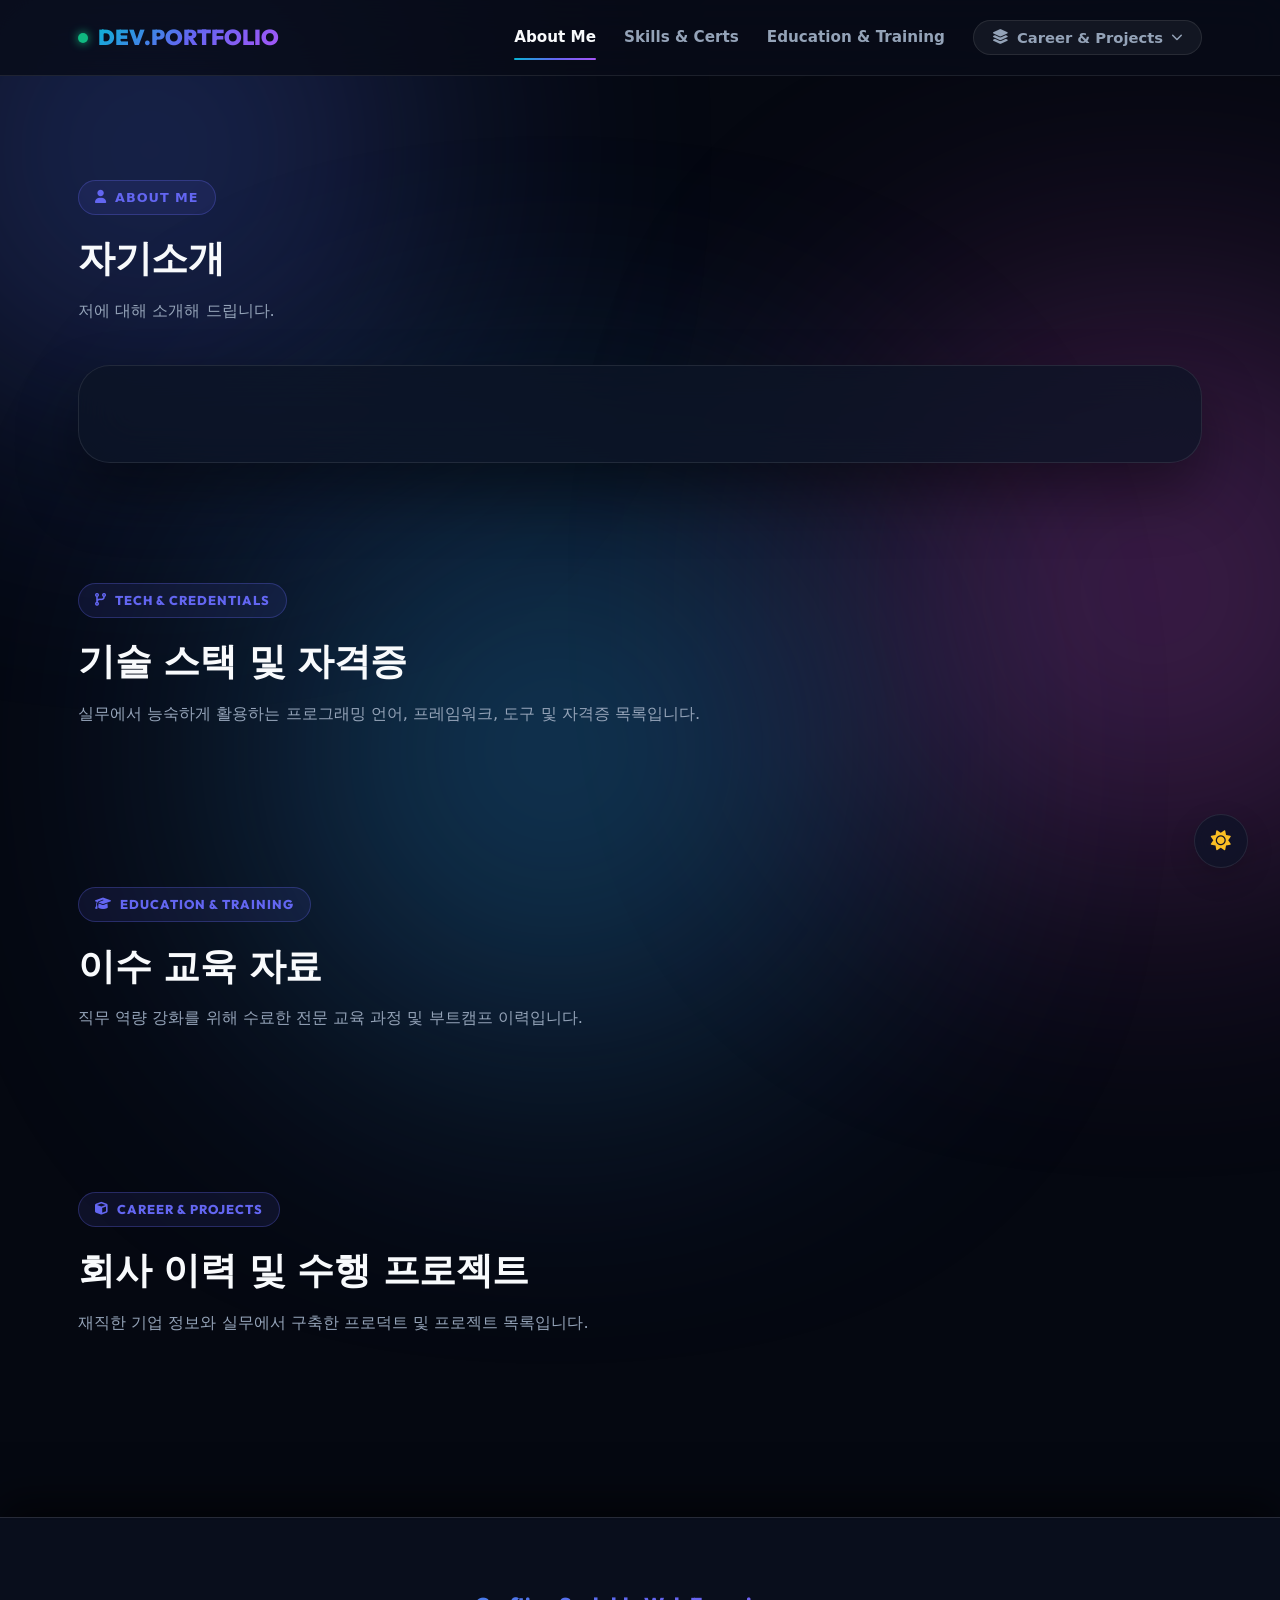
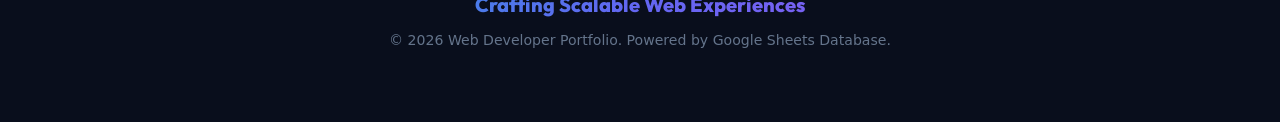
==== commit 2867c024: "Update index.html" ====
--- a/index.html
+++ b/index.html
@@ -18,7 +18,7 @@
   <div class="ambient-glow glow-middle-right"></div>
   <div class="ambient-glow glow-bottom-left"></div>
 
-  <!-- 전체 화면 로딩 오버레이 (스크롤/드래그/터치 차단) -->
+  <!-- 전체 화면 로딩 오버레이 -->
   <div id="globalLoader" class="global-loader show" oncontextmenu="return false;" ondragstart="return false;" onselectstart="return false;">
     <div class="loader-content">
       <img src="https://blog.kakaocdn.net/dna/bzm92S/btsFQxDRCB6/AAAAAAAAAAAAAAAAAAAAAGFon-u2zHU8KJwIuw-qS_9zaMj1CHKDlB-AK3ahkbkX/img.gif?credential=yqXZFxpELC7KVnFOS48ylbz2pIh7yKj8&expires=1788188399&allow_ip=&allow_referer=&signature=put6pL4PDxFGW%2BSpc%2BCXvbP%2BwSI%3D" alt="Loading" class="loader-gif" draggable="false" />
@@ -35,10 +35,8 @@
       </a>
       
       <nav class="nav-menu" id="navMenu">
-        <a href="#profile" class="nav-link spring-hover active">
-          <i class="fa-solid fa-user"></i>
-          <span>About Me</span>
-        </a>
+        <!-- 상단 메뉴 About Me (아이콘 없이 텍스트만 유지) -->
+        <a href="#profile" class="nav-link spring-hover active">About Me</a>
         <a href="#skills" class="nav-link spring-hover">Skills & Certs</a>
         <a href="#trainings" class="nav-link spring-hover">Education & Training</a>
         
@@ -111,7 +109,7 @@
     </div>
   </footer>
 
-  <!-- 스크롤 맨 위에서만 나타나는 다크/라이트 모드 전환 플로팅 버튼 -->
+  <!-- 스크롤 맨 위 전용 테마 변환 플로팅 버튼 -->
   <button id="themeToggleBtn" class="theme-toggle-btn spring-hover" aria-label="테마 전환" title="다크/라이트 모드 전환">
     <i class="fa-solid fa-moon" id="themeToggleIcon"></i>
   </button>
--- a/style.css
+++ b/style.css
@@ -1,14 +1,47 @@
+/* --- 기본 테마 (낮: 밝고 깨끗한 글래스모피즘) --- */
 :root {
+  --bg-color: #f8fafc;
+  --card-bg: rgba(255, 255, 255, 0.9);
+  --card-nested-bg: rgba(241, 245, 249, 0.9);
+  --card-border: rgba(203, 213, 225, 0.7);
+  --card-border-hover: rgba(99, 102, 241, 0.6);
+  
+  --accent-cyan: #0284c7;
+  --accent-indigo: #6366f1;
+  --accent-purple: #9333ea;
+  
+  --accent-gradient: linear-gradient(135deg, #0284c7 0%, #6366f1 50%, #9333ea 100%);
+  --neon-border: linear-gradient(135deg, rgba(2, 132, 199, 0.4), rgba(147, 51, 234, 0.4));
+  
+  --text-main: #0f172a;
+  --text-muted: #475569;
+  --text-light: #64748b;
+  --item-bg: rgba(241, 245, 249, 0.7);
+  --item-border: rgba(226, 232, 240, 0.9);
+  
+  --footer-bg: rgba(241, 245, 249, 0.96);
+  --footer-border: rgba(203, 213, 225, 0.9);
+  --footer-shadow: 0 -12px 30px rgba(0, 0, 0, 0.04);
+  
+  --font-main: 'Pretendard', -apple-system, BlinkMacSystemFont, system-ui, sans-serif;
+  --font-display: 'Outfit', var(--font-main);
+  
+  /* 전역 스프링 물리 이징 */
+  --spring-easing: cubic-bezier(0.34, 1.56, 0.64, 1);
+  --spring-transition: all 0.45s var(--spring-easing);
+}
+
+/* --- 저녁 시간 자동 다크 모드 (18:00 ~ 06:00) --- */
+[data-theme="dark"] {
   --bg-color: #050811;
-  --card-bg: rgba(13, 20, 38, 0.65);
-  --card-nested-bg: rgba(9, 14, 28, 0.75);
-  --card-border: rgba(255, 255, 255, 0.08);
-  --card-border-hover: rgba(99, 102, 241, 0.45);
+  --card-bg: rgba(13, 20, 38, 0.75);
+  --card-nested-bg: rgba(9, 14, 28, 0.85);
+  --card-border: rgba(255, 255, 255, 0.09);
+  --card-border-hover: rgba(99, 102, 241, 0.55);
   
   --accent-cyan: #06b6d4;
   --accent-indigo: #6366f1;
   --accent-purple: #a855f7;
-  --accent-pink: #ec4899;
   
   --accent-gradient: linear-gradient(135deg, #06b6d4 0%, #6366f1 50%, #a855f7 100%);
   --neon-border: linear-gradient(135deg, rgba(6, 182, 212, 0.6), rgba(168, 85, 247, 0.6));
@@ -16,104 +49,757 @@
   --text-main: #f8fafc;
   --text-muted: #94a3b8;
   --text-light: #64748b;
+  --item-bg: rgba(255, 255, 255, 0.025);
+  --item-border: rgba(255, 255, 255, 0.05);
   
-  --font-main: 'Pretendard', -apple-system, BlinkMacSystemFont, system-ui, sans-serif;
-  --font-display: 'Outfit', var(--font-main);
-  --transition: all 0.35s cubic-bezier(0.16, 1, 0.3, 1);
-}
-
-* { margin: 0; padding: 0; box-sizing: border-box; font-family: var(--font-main); }
-html { scroll-behavior: smooth; scroll-padding-top: 95px; }
-body { background-color: var(--bg-color); color: var(--text-main); line-height: 1.65; overflow-x: hidden; position: relative; min-height: 100vh; }
-
-/* Aurora Background */
-.ambient-glow { position: fixed; border-radius: 50%; filter: blur(140px); pointer-events: none; z-index: 0; opacity: 0.35; animation: floatGlow 18s ease-in-out infinite alternate; }
+  --footer-bg: rgba(10, 15, 30, 0.96);
+  --footer-border: rgba(255, 255, 255, 0.12);
+  --footer-shadow: 0 -15px 40px rgba(0, 0, 0, 0.6);
+}
+
+* {
+  margin: 0;
+  padding: 0;
+  box-sizing: border-box;
+  font-family: var(--font-main);
+}
+
+img {
+  -webkit-user-drag: none !important;
+  -khtml-user-drag: none !important;
+  -moz-user-drag: none !important;
+  -o-user-drag: none !important;
+  user-select: none !important;
+  -webkit-user-select: none !important;
+}
+
+html {
+  scroll-behavior: smooth;
+  scroll-padding-top: 95px;
+}
+
+body {
+  background-color: var(--bg-color);
+  color: var(--text-main);
+  line-height: 1.65;
+  overflow-x: hidden;
+  position: relative;
+  min-height: 100vh;
+  transition: background-color 0.4s ease, color 0.4s ease;
+}
+
+/* 로딩 중 스크롤 잠금 */
+html.loading-locked,
+body.loading-locked {
+  overflow: hidden !important;
+  height: 100vh !important;
+  touch-action: none !important;
+  overscroll-behavior: none !important;
+}
+
+.global-loader,
+.global-loader * {
+  user-select: none !important;
+  -webkit-user-select: none !important;
+  -webkit-user-drag: none !important;
+  -webkit-touch-callout: none !important;
+}
+
+.global-loader {
+  position: fixed;
+  inset: 0;
+  width: 100vw;
+  height: 100vh;
+  background: rgba(248, 250, 252, 0.98);
+  backdrop-filter: blur(20px);
+  display: flex;
+  align-items: center;
+  justify-content: center;
+  z-index: 999999;
+  opacity: 0;
+  visibility: hidden;
+  pointer-events: none;
+  touch-action: none;
+  overscroll-behavior: none;
+  cursor: default;
+  transition: opacity 0.7s cubic-bezier(0.4, 0, 0.2, 1), visibility 0.7s ease;
+}
+
+[data-theme="dark"] .global-loader {
+  background: rgba(5, 8, 17, 0.98);
+}
+
+.global-loader.show {
+  opacity: 1;
+  visibility: visible;
+  pointer-events: auto;
+}
+
+.global-loader.show * {
+  pointer-events: none !important;
+}
+
+.loader-content {
+  display: flex;
+  flex-direction: column;
+  align-items: center;
+  gap: 16px;
+}
+
+.loader-gif {
+  width: 90px;
+  height: 90px;
+  object-fit: contain;
+  background: transparent;
+  display: block;
+}
+
+.loader-text {
+  font-size: 0.98rem;
+  font-weight: 700;
+  letter-spacing: -0.3px;
+  background: var(--accent-gradient);
+  -webkit-background-clip: text;
+  -webkit-text-fill-color: transparent;
+}
+
+/* 스프링 인터랙션 */
+.spring-hover {
+  transition: var(--spring-transition);
+}
+
+.spring-hover:hover {
+  transform: translateY(-3px) scale(1.03);
+}
+
+.spring-hover:active {
+  transform: scale(0.96);
+}
+
+/* Aurora Glow Background */
+.ambient-glow {
+  position: fixed;
+  border-radius: 50%;
+  filter: blur(140px);
+  pointer-events: none;
+  z-index: 0;
+  opacity: 0.25;
+  animation: floatGlow 18s ease-in-out infinite alternate;
+}
+
+[data-theme="dark"] .ambient-glow { opacity: 0.35; }
 .glow-top-left { top: -100px; left: -100px; width: 500px; height: 500px; background: radial-gradient(circle, #6366f1, #3b82f6); }
 .glow-middle-right { top: 35%; right: -150px; width: 550px; height: 550px; background: radial-gradient(circle, #a855f7, #ec4899); animation-delay: -6s; }
 .glow-bottom-left { bottom: -150px; left: 20%; width: 600px; height: 600px; background: radial-gradient(circle, #06b6d4, #6366f1); animation-delay: -12s; }
-@keyframes floatGlow { 0% { transform: translate(0, 0) scale(1); } 50% { transform: translate(40px, 60px) scale(1.1); } 100% { transform: translate(-30px, -40px) scale(0.95); } }
-
-/* Global Loader */
-.global-loader { position: fixed; inset: 0; width: 100vw; height: 100vh; background: rgba(5, 8, 17, 0.92); backdrop-filter: blur(16px); display: flex; align-items: center; justify-content: center; z-index: 99999; opacity: 0; pointer-events: none; transition: opacity 0.3s ease; }
-.global-loader.show { opacity: 1; pointer-events: auto; }
-.loader-content { display: flex; flex-direction: column; align-items: center; gap: 20px; }
-.loader-ring { padding: 8px; border-radius: 50%; background: var(--accent-gradient); box-shadow: 0 0 35px rgba(99, 102, 241, 0.5); animation: pulseGlow 2s infinite alternate; }
-.loader-gif { width: 90px; height: 90px; border-radius: 50%; object-fit: cover; display: block; background: #000; }
-@keyframes pulseGlow { 0% { transform: scale(0.96); } 100% { transform: scale(1.04); box-shadow: 0 0 40px rgba(168, 85, 247, 0.7); } }
-.loader-text { font-size: 0.98rem; font-weight: 700; background: var(--accent-gradient); -webkit-background-clip: text; -webkit-text-fill-color: transparent; }
-
-/* Navbar */
-.navbar { position: fixed; top: 0; left: 0; width: 100%; height: 76px; background: rgba(8, 12, 24, 0.75); backdrop-filter: blur(20px); border-bottom: 1px solid var(--card-border); z-index: 1000; }
+
+@keyframes floatGlow {
+  0% { transform: translate(0, 0) scale(1); }
+  50% { transform: translate(40px, 60px) scale(1.1); }
+  100% { transform: translate(-30px, -40px) scale(0.95); }
+}
+
+/* 네비게이션 바 */
+.navbar {
+  position: fixed;
+  top: 0;
+  left: 0;
+  width: 100%;
+  height: 76px;
+  background: rgba(255, 255, 255, 0.8);
+  backdrop-filter: blur(20px);
+  border-bottom: 1px solid var(--card-border);
+  z-index: 1000;
+  transition: background 0.3s ease, border-color 0.3s ease;
+}
+
+[data-theme="dark"] .navbar {
+  background: rgba(8, 12, 24, 0.8);
+}
+
 .nav-container { max-width: 1180px; height: 100%; margin: 0 auto; padding: 0 28px; display: flex; justify-content: space-between; align-items: center; }
 .nav-logo { display: flex; align-items: center; gap: 10px; text-decoration: none; }
-.logo-dot { width: 10px; height: 10px; border-radius: 50%; background: #10b981; box-shadow: 0 0 12px #10b981; }
+.logo-dot { width: 10px; height: 10px; border-radius: 50%; background: #10b981; box-shadow: 0 0 10px #10b981; }
 .logo-text { font-family: var(--font-display); font-size: 1.35rem; font-weight: 900; background: var(--accent-gradient); -webkit-background-clip: text; -webkit-text-fill-color: transparent; }
 .nav-menu { display: flex; align-items: center; gap: 28px; }
-.nav-link { color: var(--text-muted); text-decoration: none; font-size: 0.95rem; font-weight: 600; transition: var(--transition); position: relative; padding: 6px 0; }
-.nav-link:hover, .nav-link.active { color: #fff; }
-.nav-link.active::after { content: ''; position: absolute; bottom: -4px; left: 0; width: 100%; height: 2px; background: var(--accent-gradient); box-shadow: 0 0 10px rgba(99, 102, 241, 0.8); }
-
-/* Dropdown */
-.nav-dropdown { position: relative; }
-.nav-dropdown-btn { background: rgba(255, 255, 255, 0.05); border: 1px solid var(--card-border); color: var(--text-muted); font-size: 0.92rem; font-weight: 600; cursor: pointer; display: flex; align-items: center; gap: 8px; padding: 8px 16px; border-radius: 100px; transition: var(--transition); }
-.nav-dropdown-btn:hover, .nav-dropdown.open .nav-dropdown-btn { color: #fff; background: rgba(99, 102, 241, 0.15); border-color: var(--accent-indigo); }
-.dropdown-arrow { font-size: 0.7rem; transition: transform 0.3s ease; }
-.nav-dropdown.open .dropdown-arrow { transform: rotate(180deg); }
-.dropdown-menu { position: absolute; top: calc(100% + 14px); right: 0; width: 320px; max-height: 460px; overflow-y: auto; background: rgba(11, 16, 33, 0.95); backdrop-filter: blur(24px); border: 1px solid rgba(255, 255, 255, 0.12); border-radius: 20px; padding: 16px; box-shadow: 0 24px 50px rgba(0, 0, 0, 0.7); display: none; flex-direction: column; gap: 12px; z-index: 1001; }
-.nav-dropdown.open .dropdown-menu { display: flex; animation: dropdownPop 0.25s ease forwards; }
-@keyframes dropdownPop { from { opacity: 0; transform: translateY(-10px); } to { opacity: 1; transform: translateY(0); } }
-.dropdown-group { display: flex; flex-direction: column; gap: 4px; padding-bottom: 12px; border-bottom: 1px solid rgba(255, 255, 255, 0.06); }
-.dropdown-group:last-child { border-bottom: none; }
-.dropdown-company-link { display: flex; align-items: center; gap: 10px; color: #c7d2fe; font-size: 0.92rem; font-weight: 700; text-decoration: none; padding: 8px 12px; border-radius: 10px; background: rgba(255, 255, 255, 0.03); }
-.dropdown-company-link:hover { background: rgba(99, 102, 241, 0.2); color: #fff; }
-.dropdown-project-list { display: flex; flex-direction: column; padding-left: 14px; gap: 3px; margin-top: 4px; }
-.dropdown-project-link { display: flex; align-items: center; gap: 8px; color: var(--text-muted); font-size: 0.84rem; text-decoration: none; padding: 6px 10px; border-radius: 8px; }
-.dropdown-project-link:hover { background: rgba(255, 255, 255, 0.06); color: #38bdf8; transform: translateX(4px); }
-.hamburger { display: none; background: none; border: none; color: #fff; font-size: 1.4rem; cursor: pointer; }
-
-/* Main Layout */
-.main-container { max-width: 1180px; margin: 0 auto; padding: 120px 28px 80px; position: relative; z-index: 1; }
-.section { padding: 60px 0; }
-.section-badge { display: inline-flex; align-items: center; gap: 8px; padding: 6px 16px; background: rgba(99, 102, 241, 0.12); border: 1px solid rgba(99, 102, 241, 0.4); border-radius: 100px; color: #a5b4fc; font-family: var(--font-display); font-size: 0.8rem; font-weight: 800; letter-spacing: 1px; margin-bottom: 14px; }
-.section-title { font-size: 2.3rem; font-weight: 900; margin-bottom: 8px; color: #fff; letter-spacing: -0.5px; }
-.section-desc { color: var(--text-muted); margin-bottom: 40px; font-size: 1.02rem; }
+
+.nav-link {
+  color: var(--text-muted);
+  text-decoration: none;
+  font-size: 0.95rem;
+  font-weight: 600;
+  position: relative;
+  padding: 6px 0;
+  display: inline-flex;
+  align-items: center;
+  gap: 7px;
+}
+
+.nav-link i {
+  font-size: 0.88rem;
+}
+
+.nav-link:hover,
+.nav-link.active {
+  color: var(--text-main);
+}
+
+.nav-link.active::after {
+  content: '';
+  position: absolute;
+  bottom: -4px;
+  left: 0;
+  width: 100%;
+  height: 2px;
+  background: var(--accent-gradient);
+  border-radius: 10px;
+}
+
+/* Nav Dropdown */
+.nav-dropdown {
+  position: relative;
+}
+
+.nav-dropdown-btn {
+  background: rgba(0, 0, 0, 0.04);
+  border: 1px solid var(--card-border);
+  color: var(--text-muted);
+  font-size: 0.92rem;
+  font-weight: 600;
+  cursor: pointer;
+  display: flex;
+  align-items: center;
+  gap: 8px;
+  padding: 8px 18px;
+  border-radius: 100px;
+}
+
+[data-theme="dark"] .nav-dropdown-btn {
+  background: rgba(255, 255, 255, 0.05);
+}
+
+.nav-dropdown-btn:hover,
+.nav-dropdown.open .nav-dropdown-btn {
+  color: var(--text-main);
+  background: rgba(99, 102, 241, 0.14);
+  border-color: var(--accent-indigo);
+}
+
+.nav-dropdown-btn.active {
+  color: var(--text-main);
+  background: rgba(99, 102, 241, 0.22);
+  border-color: var(--accent-indigo);
+  box-shadow: 0 0 22px rgba(99, 102, 241, 0.45);
+}
+
+.dropdown-arrow {
+  font-size: 0.72rem;
+  transition: transform 0.45s var(--spring-easing);
+}
+
+.nav-dropdown.open .dropdown-arrow {
+  transform: rotate(180deg) scale(1.2);
+}
+
+/* 3D 스프링 드롭다운 */
+.dropdown-menu {
+  position: absolute;
+  top: calc(100% + 14px);
+  right: 0;
+  width: 330px;
+  max-height: 480px;
+  overflow-y: auto;
+  background: rgba(255, 255, 255, 0.95);
+  backdrop-filter: blur(32px) saturate(180%);
+  -webkit-backdrop-filter: blur(32px) saturate(180%);
+  border: 1px solid rgba(99, 102, 241, 0.35);
+  border-radius: 24px;
+  padding: 18px;
+  box-shadow: 0 25px 50px -10px rgba(0, 0, 0, 0.2), 0 0 35px -5px rgba(99, 102, 241, 0.3);
+  display: none;
+  flex-direction: column;
+  gap: 14px;
+  z-index: 1001;
+  transform-origin: top right;
+}
+
+[data-theme="dark"] .dropdown-menu {
+  background: rgba(10, 15, 30, 0.95);
+  border-color: rgba(99, 102, 241, 0.4);
+  box-shadow: 0 30px 70px -10px rgba(0, 0, 0, 0.8), 0 0 45px -5px rgba(99, 102, 241, 0.4);
+}
+
+.nav-dropdown.open .dropdown-menu {
+  display: flex;
+  animation: luxurySpringDropdown 0.5s var(--spring-easing) forwards;
+}
+
+@keyframes luxurySpringDropdown {
+  0% {
+    opacity: 0;
+    transform: perspective(800px) rotateX(-18deg) scale(0.85) translateY(-25px);
+    filter: blur(10px);
+  }
+  70% {
+    transform: perspective(800px) rotateX(3deg) scale(1.02) translateY(2px);
+  }
+  100% {
+    opacity: 1;
+    transform: perspective(800px) rotateX(0deg) scale(1) translateY(0);
+    filter: blur(0);
+  }
+}
+
+.nav-dropdown.open .dropdown-group {
+  animation: waveItemCascade 0.45s var(--spring-easing) forwards;
+  opacity: 0;
+}
+.nav-dropdown.open .dropdown-group:nth-child(1) { animation-delay: 0.06s; }
+.nav-dropdown.open .dropdown-group:nth-child(2) { animation-delay: 0.12s; }
+.nav-dropdown.open .dropdown-group:nth-child(3) { animation-delay: 0.18s; }
+.nav-dropdown.open .dropdown-group:nth-child(4) { animation-delay: 0.24s; }
+.nav-dropdown.open .dropdown-group:nth-child(5) { animation-delay: 0.30s; }
+
+@keyframes waveItemCascade {
+  from {
+    opacity: 0;
+    transform: translateY(-14px) translateX(12px) scale(0.92);
+  }
+  to {
+    opacity: 1;
+    transform: translateY(0) translateX(0) scale(1);
+  }
+}
+
+.dropdown-group {
+  display: flex;
+  flex-direction: column;
+  gap: 6px;
+  padding-bottom: 12px;
+  border-bottom: 1px solid rgba(0, 0, 0, 0.06);
+}
+
+[data-theme="dark"] .dropdown-group {
+  border-bottom-color: rgba(255, 255, 255, 0.07);
+}
+
+.dropdown-group:last-child {
+  border-bottom: none;
+}
+
+.dropdown-company-link {
+  display: flex;
+  align-items: center;
+  gap: 10px;
+  color: var(--accent-indigo);
+  font-size: 0.94rem;
+  font-weight: 800;
+  text-decoration: none;
+  padding: 9px 12px;
+  border-radius: 12px;
+  background: rgba(99, 102, 241, 0.08);
+  border: 1px solid rgba(99, 102, 241, 0.15);
+  transition: var(--spring-transition);
+}
+
+.dropdown-company-link:hover {
+  background: rgba(99, 102, 241, 0.2);
+  border-color: var(--accent-indigo);
+  transform: translateX(6px) scale(1.02);
+  box-shadow: 0 4px 14px rgba(99, 102, 241, 0.25);
+}
+
+.dropdown-project-list {
+  display: flex;
+  flex-direction: column;
+  padding-left: 14px;
+  gap: 4px;
+  margin-top: 4px;
+}
+
+.dropdown-project-link {
+  display: flex;
+  align-items: center;
+  gap: 8px;
+  color: var(--text-muted);
+  font-size: 0.85rem;
+  font-weight: 500;
+  text-decoration: none;
+  padding: 6px 10px;
+  border-radius: 8px;
+  transition: var(--spring-transition);
+}
+
+.dropdown-project-link:hover {
+  background: rgba(99, 102, 241, 0.1);
+  color: var(--accent-cyan);
+  transform: translateX(8px) scale(1.02);
+}
+
+.hamburger {
+  display: none;
+  background: none;
+  border: none;
+  color: var(--text-main);
+  font-size: 1.4rem;
+  cursor: pointer;
+}
+
+/* 메인 컨테이너 */
+.main-container {
+  max-width: 1180px;
+  margin: 0 auto;
+  padding: 120px 28px 80px;
+  position: relative;
+  z-index: 1;
+  opacity: 0;
+  transform: translateY(20px);
+  transition: opacity 0.8s var(--spring-easing), transform 0.8s var(--spring-easing);
+}
+
+.main-container.loaded {
+  opacity: 1;
+  transform: translateY(0);
+}
+
+.section {
+  padding: 60px 0;
+}
+
+/* 좌/우 스프링 슬라이드 인 */
+.reveal-spring-left {
+  opacity: 0;
+  transform: translateX(-80px) scale(0.95);
+  filter: blur(6px);
+  transition: opacity 0.9s var(--spring-easing),
+              transform 0.9s var(--spring-easing),
+              filter 0.9s ease;
+  will-change: opacity, transform, filter;
+}
+
+.reveal-spring-right {
+  opacity: 0;
+  transform: translateX(80px) scale(0.95);
+  filter: blur(6px);
+  transition: opacity 0.9s var(--spring-easing),
+              transform 0.9s var(--spring-easing),
+              filter 0.9s ease;
+  will-change: opacity, transform, filter;
+}
+
+.reveal-spring-left.revealed,
+.reveal-spring-right.revealed {
+  opacity: 1;
+  transform: translateX(0) scale(1);
+  filter: blur(0);
+}
+
+.section-badge {
+  display: inline-flex;
+  align-items: center;
+  gap: 8px;
+  padding: 6px 16px;
+  background: rgba(99, 102, 241, 0.1);
+  border: 1px solid rgba(99, 102, 241, 0.3);
+  border-radius: 100px;
+  color: var(--accent-indigo);
+  font-family: var(--font-display);
+  font-size: 0.8rem;
+  font-weight: 800;
+  letter-spacing: 1px;
+  margin-bottom: 14px;
+}
+
+.section-title {
+  font-size: 2.3rem;
+  font-weight: 900;
+  margin-bottom: 8px;
+  color: var(--text-main);
+  letter-spacing: -0.5px;
+}
+
+.section-desc {
+  color: var(--text-muted);
+  margin-bottom: 40px;
+  font-size: 1.02rem;
+}
 
 /* Profile Card */
-.profile-card { background: var(--card-bg); backdrop-filter: blur(24px); border: 1px solid var(--card-border); border-radius: 32px; padding: 48px; display: grid; grid-template-columns: 320px 1fr; gap: 48px; align-items: center; box-shadow: 0 30px 60px rgba(0, 0, 0, 0.4); transition: var(--transition); }
-.profile-card:hover { border-color: var(--card-border-hover); box-shadow: 0 30px 70px rgba(99, 102, 241, 0.15); }
-.profile-img-wrap { width: 100%; height: 360px; border-radius: 24px; overflow: hidden; padding: 4px; background: var(--neon-border); }
-.profile-img-wrap img { width: 100%; height: 100%; object-fit: cover; border-radius: 20px; display: block; }
-.profile-info { display: flex; flex-direction: column; }
-.profile-header-row { display: flex; align-items: center; justify-content: space-between; flex-wrap: wrap; gap: 12px; margin-bottom: 12px; }
-.profile-name { font-family: var(--font-display); font-size: 2.8rem; font-weight: 900; color: #fff; }
-.status-badge { display: inline-flex; align-items: center; gap: 8px; padding: 6px 14px; background: rgba(16, 185, 129, 0.12); border: 1px solid rgba(16, 185, 129, 0.35); border-radius: 100px; color: #34d399; font-size: 0.82rem; font-weight: 700; }
-.status-dot { width: 8px; height: 8px; border-radius: 50%; background: #10b981; box-shadow: 0 0 8px #10b981; }
-.profile-bio { font-size: 1.12rem; color: var(--text-muted); line-height: 1.8; margin-bottom: 28px; }
-.info-grid { display: grid; grid-template-columns: repeat(2, 1fr); gap: 14px 24px; padding-top: 24px; border-top: 1px solid rgba(255, 255, 255, 0.08); }
-.info-item { display: flex; align-items: center; gap: 12px; padding: 10px 14px; background: rgba(255, 255, 255, 0.025); border: 1px solid rgba(255, 255, 255, 0.04); border-radius: 14px; font-size: 0.94rem; }
-.info-icon { width: 32px; height: 32px; border-radius: 10px; background: rgba(99, 102, 241, 0.15); color: #818cf8; display: flex; align-items: center; justify-content: center; }
-.info-label { color: var(--text-light); font-weight: 600; }
-.info-value { color: var(--text-main); font-weight: 600; margin-left: auto; }
+.profile-card {
+  background: var(--card-bg);
+  backdrop-filter: blur(24px);
+  border: 1px solid var(--card-border);
+  border-radius: 32px;
+  padding: 48px;
+  display: grid;
+  grid-template-columns: 320px 1fr;
+  gap: 48px;
+  align-items: center;
+  box-shadow: 0 20px 40px rgba(0, 0, 0, 0.05);
+  transition: var(--spring-transition);
+}
+
+[data-theme="dark"] .profile-card {
+  box-shadow: 0 30px 60px rgba(0, 0, 0, 0.4);
+}
+
+.profile-card:hover {
+  transform: translateY(-8px) scale(1.01);
+  border-color: var(--card-border-hover);
+  box-shadow: 0 30px 70px rgba(99, 102, 241, 0.2);
+}
+
+.profile-img-wrap {
+  width: 100%;
+  height: 360px;
+  border-radius: 24px;
+  overflow: hidden;
+  padding: 4px;
+  background: var(--neon-border);
+}
+
+.profile-img-wrap img {
+  width: 100%;
+  height: 100%;
+  object-fit: cover;
+  border-radius: 20px;
+  display: block;
+}
+
+.profile-info {
+  display: flex;
+  flex-direction: column;
+}
+
+.profile-header-row {
+  display: flex;
+  align-items: center;
+  justify-content: space-between;
+  flex-wrap: wrap;
+  gap: 12px;
+  margin-bottom: 12px;
+}
+
+.profile-name {
+  font-family: var(--font-display);
+  font-size: 2.8rem;
+  font-weight: 900;
+  color: var(--text-main);
+}
+
+.status-badge {
+  display: inline-flex;
+  align-items: center;
+  gap: 8px;
+  padding: 6px 14px;
+  background: rgba(16, 185, 129, 0.12);
+  border: 1px solid rgba(16, 185, 129, 0.35);
+  border-radius: 100px;
+  color: #059669;
+  font-size: 0.82rem;
+  font-weight: 700;
+}
+
+[data-theme="dark"] .status-badge {
+  color: #34d399;
+}
+
+.status-dot {
+  width: 8px;
+  height: 8px;
+  border-radius: 50%;
+  background: #10b981;
+}
+
+.profile-bio {
+  font-size: 1.12rem;
+  color: var(--text-muted);
+  line-height: 1.8;
+  margin-bottom: 28px;
+}
+
+.info-grid {
+  display: grid;
+  grid-template-columns: repeat(2, 1fr);
+  gap: 14px 24px;
+  padding-top: 24px;
+  border-top: 1px solid var(--card-border);
+}
+
+.info-item {
+  display: flex;
+  align-items: center;
+  gap: 12px;
+  padding: 10px 14px;
+  background: var(--item-bg);
+  border: 1px solid var(--item-border);
+  border-radius: 14px;
+  font-size: 0.94rem;
+  transition: var(--spring-transition);
+}
+
+.info-item:hover {
+  transform: translateY(-3px) scale(1.02);
+  border-color: var(--card-border-hover);
+}
+
+.info-icon {
+  width: 32px;
+  height: 32px;
+  border-radius: 10px;
+  background: rgba(99, 102, 241, 0.12);
+  color: var(--accent-indigo);
+  display: flex;
+  align-items: center;
+  justify-content: center;
+}
+
+.info-label {
+  color: var(--text-light);
+  font-weight: 600;
+}
+
+.info-value {
+  color: var(--text-main);
+  font-weight: 600;
+  margin-left: auto;
+}
 
 /* Skills Section */
-.skills-wrapper { display: flex; flex-direction: column; gap: 36px; }
-.skill-category-block { display: flex; flex-direction: column; gap: 18px; }
-.skill-category-title { font-family: var(--font-display); font-size: 1.25rem; font-weight: 800; color: #cbd5e1; display: flex; align-items: center; gap: 10px; }
-.skill-category-title i { color: #818cf8; }
-.skills-grid { display: grid; grid-template-columns: repeat(auto-fill, minmax(270px, 1fr)); gap: 20px; }
-.skill-card { background: var(--card-bg); backdrop-filter: blur(20px); border: 1px solid var(--card-border); border-radius: 20px; padding: 22px; display: flex; align-items: flex-start; gap: 16px; transition: var(--transition); }
-.skill-card:hover { transform: translateY(-4px); border-color: rgba(99, 102, 241, 0.45); box-shadow: 0 16px 36px rgba(0, 0, 0, 0.4), 0 0 20px rgba(99, 102, 241, 0.2); }
-.skill-icon-box { width: 48px; height: 48px; border-radius: 14px; background: rgba(99, 102, 241, 0.12); border: 1px solid rgba(99, 102, 241, 0.3); display: flex; align-items: center; justify-content: center; font-size: 1.5rem; color: #818cf8; flex-shrink: 0; }
-.skill-icon-box img { width: 28px; height: 28px; object-fit: contain; }
-.skill-card.cert-card .skill-icon-box { background: rgba(245, 158, 11, 0.12); border-color: rgba(245, 158, 11, 0.35); color: #fbbf24; }
-.skill-details { display: flex; flex-direction: column; gap: 4px; flex: 1; }
-.skill-header-row { display: flex; align-items: center; justify-content: space-between; gap: 8px; }
-.skill-name { font-size: 1.05rem; font-weight: 800; color: #fff; }
-.skill-tag { font-size: 0.72rem; font-weight: 700; padding: 2px 8px; border-radius: 100px; background: rgba(255, 255, 255, 0.06); color: var(--text-muted); }
-.skill-card.cert-card .skill-tag { background: rgba(245, 158, 11, 0.15); color: #fbbf24; }
-.skill-desc { font-size: 0.85rem; color: var(--text-muted); line-height: 1.5; }
-
-/* --- Training / Education Section Styling --- */
+.skills-wrapper {
+  display: flex;
+  flex-direction: column;
+  gap: 36px;
+}
+
+.skill-category-block {
+  display: flex;
+  flex-direction: column;
+  gap: 18px;
+}
+
+.skill-category-title {
+  font-family: var(--font-display);
+  font-size: 1.25rem;
+  font-weight: 800;
+  color: var(--text-main);
+  display: flex;
+  align-items: center;
+  gap: 10px;
+}
+
+.skill-category-title i {
+  color: var(--accent-indigo);
+}
+
+.skills-grid {
+  display: grid;
+  grid-template-columns: repeat(auto-fill, minmax(270px, 1fr));
+  gap: 20px;
+}
+
+.skill-card {
+  background: var(--card-bg);
+  backdrop-filter: blur(20px);
+  border: 1px solid var(--card-border);
+  border-radius: 20px;
+  padding: 22px;
+  display: flex;
+  align-items: flex-start;
+  gap: 16px;
+  box-shadow: 0 8px 24px rgba(0, 0, 0, 0.03);
+  transition: var(--spring-transition);
+}
+
+.skill-card:hover {
+  transform: translateY(-8px) scale(1.03);
+  border-color: var(--card-border-hover);
+  box-shadow: 0 20px 40px rgba(99, 102, 241, 0.22);
+}
+
+.skill-icon-box {
+  width: 48px;
+  height: 48px;
+  border-radius: 14px;
+  background: rgba(99, 102, 241, 0.1);
+  border: 1px solid rgba(99, 102, 241, 0.25);
+  display: flex;
+  align-items: center;
+  justify-content: center;
+  font-size: 1.5rem;
+  color: var(--accent-indigo);
+  flex-shrink: 0;
+  transition: var(--spring-transition);
+}
+
+.skill-card:hover .skill-icon-box {
+  transform: scale(1.15) rotate(-5deg);
+}
+
+.skill-icon-box img {
+  width: 28px;
+  height: 28px;
+  object-fit: contain;
+}
+
+.skill-card.cert-card .skill-icon-box {
+  background: rgba(245, 158, 11, 0.12);
+  border-color: rgba(245, 158, 11, 0.35);
+  color: #d97706;
+}
+
+[data-theme="dark"] .skill-card.cert-card .skill-icon-box {
+  color: #fbbf24;
+}
+
+.skill-details {
+  display: flex;
+  flex-direction: column;
+  gap: 4px;
+  flex: 1;
+}
+
+.skill-header-row {
+  display: flex;
+  align-items: center;
+  justify-content: space-between;
+  gap: 8px;
+}
+
+.skill-name {
+  font-size: 1.05rem;
+  font-weight: 800;
+  color: var(--text-main);
+}
+
+.skill-tag {
+  font-size: 0.72rem;
+  font-weight: 700;
+  padding: 2px 8px;
+  border-radius: 100px;
+  background: rgba(0, 0, 0, 0.05);
+  color: var(--text-muted);
+}
+
+[data-theme="dark"] .skill-tag {
+  background: rgba(255, 255, 255, 0.06);
+}
+
+.skill-card.cert-card .skill-tag {
+  background: rgba(245, 158, 11, 0.15);
+  color: #d97706;
+}
+
+[data-theme="dark"] .skill-card.cert-card .skill-tag {
+  color: #fbbf24;
+}
+
+.skill-desc {
+  font-size: 0.85rem;
+  color: var(--text-muted);
+  line-height: 1.5;
+}
+
+/* Training Section */
 .training-grid {
   display: grid;
   grid-template-columns: repeat(auto-fill, minmax(340px, 1fr));
@@ -128,13 +814,14 @@
   padding: 28px;
   display: flex;
   flex-direction: column;
-  transition: var(--transition);
+  box-shadow: 0 8px 24px rgba(0, 0, 0, 0.03);
+  transition: var(--spring-transition);
 }
 
 .training-card:hover {
-  transform: translateY(-5px);
-  border-color: rgba(6, 182, 212, 0.45);
-  box-shadow: 0 20px 40px rgba(0, 0, 0, 0.45), 0 0 20px rgba(6, 182, 212, 0.2);
+  transform: translateY(-9px) scale(1.02);
+  border-color: var(--accent-cyan);
+  box-shadow: 0 24px 45px rgba(2, 132, 199, 0.22);
 }
 
 .training-top-row {
@@ -152,8 +839,8 @@
   font-size: 0.82rem;
   font-weight: 700;
   color: var(--accent-cyan);
-  background: rgba(6, 182, 212, 0.1);
-  border: 1px solid rgba(6, 182, 212, 0.25);
+  background: rgba(2, 132, 199, 0.1);
+  border: 1px solid rgba(2, 132, 199, 0.25);
   padding: 4px 10px;
   border-radius: 8px;
 }
@@ -161,17 +848,21 @@
 .training-status-tag {
   font-size: 0.76rem;
   font-weight: 700;
-  color: #34d399;
+  color: #059669;
   background: rgba(16, 185, 129, 0.12);
   border: 1px solid rgba(16, 185, 129, 0.3);
   padding: 4px 10px;
   border-radius: 100px;
 }
 
+[data-theme="dark"] .training-status-tag {
+  color: #34d399;
+}
+
 .training-title {
   font-size: 1.25rem;
   font-weight: 800;
-  color: #fff;
+  color: var(--text-main);
   line-height: 1.4;
   margin-bottom: 8px;
 }
@@ -199,56 +890,344 @@
   justify-content: center;
   gap: 8px;
   padding: 9px 16px;
-  background: rgba(255, 255, 255, 0.05);
+  background: rgba(0, 0, 0, 0.04);
   border: 1px solid var(--card-border);
-  color: #fff;
+  color: var(--text-main);
   text-decoration: none;
   font-size: 0.86rem;
   font-weight: 600;
   border-radius: 10px;
-  transition: var(--transition);
+  transition: var(--spring-transition);
+}
+
+[data-theme="dark"] .training-btn {
+  background: rgba(255, 255, 255, 0.05);
 }
 
 .training-btn:hover {
   background: var(--accent-gradient);
   border-color: transparent;
-  transform: translateY(-2px);
-  box-shadow: 0 8px 20px rgba(99, 102, 241, 0.35);
-}
-
-/* Company Stack */
-.company-stack { display: flex; flex-direction: column; gap: 52px; }
-.company-block { background: var(--card-bg); backdrop-filter: blur(24px); border: 1px solid var(--card-border); border-radius: 28px; padding: 40px; box-shadow: 0 20px 45px rgba(0, 0, 0, 0.35); scroll-margin-top: 95px; }
-.company-header-card { display: grid; grid-template-columns: 160px 1fr; gap: 32px; padding-bottom: 32px; border-bottom: 1px solid rgba(255, 255, 255, 0.08); }
-.comp-img-wrap { width: 100%; height: 160px; border-radius: 18px; overflow: hidden; border: 1px solid rgba(255, 255, 255, 0.12); }
-.comp-img-wrap img { width: 100%; height: 100%; object-fit: cover; }
-.comp-info { display: flex; flex-direction: column; justify-content: center; }
-.comp-title-row { display: flex; justify-content: space-between; align-items: center; margin-bottom: 8px; flex-wrap: wrap; gap: 12px; }
-.comp-title-left { display: flex; align-items: center; gap: 12px; }
-.comp-logo-img { width: 38px; height: 38px; border-radius: 10px; object-fit: contain; background: rgba(255, 255, 255, 0.05); border: 1px solid rgba(255, 255, 255, 0.12); padding: 4px; }
-.comp-name { font-family: var(--font-display); font-size: 1.8rem; font-weight: 800; color: #fff; }
-.comp-period { font-size: 0.85rem; font-weight: 600; padding: 6px 14px; background: rgba(255, 255, 255, 0.06); border-radius: 100px; color: var(--text-muted); }
-.comp-role { display: inline-flex; align-items: center; gap: 8px; color: #38bdf8; font-size: 1.05rem; font-weight: 700; margin-bottom: 12px; }
-.comp-desc { color: var(--text-muted); font-size: 0.98rem; }
+  color: #fff;
+  transform: translateY(-4px) scale(1.04);
+  box-shadow: 0 10px 25px rgba(99, 102, 241, 0.4);
+}
+
+/* Company Stack & Logo */
+.company-stack {
+  display: flex;
+  flex-direction: column;
+  gap: 52px;
+}
+
+.company-block {
+  background: var(--card-bg);
+  backdrop-filter: blur(24px);
+  border: 1px solid var(--card-border);
+  border-radius: 28px;
+  padding: 40px;
+  box-shadow: 0 12px 32px rgba(0, 0, 0, 0.04);
+  scroll-margin-top: 95px;
+  transition: var(--spring-transition);
+}
+
+[data-theme="dark"] .company-block {
+  box-shadow: 0 20px 45px rgba(0, 0, 0, 0.35);
+}
+
+.company-block:hover {
+  transform: translateY(-8px) scale(1.01);
+  border-color: var(--card-border-hover);
+  box-shadow: 0 28px 60px rgba(99, 102, 241, 0.18);
+}
+
+.company-header-card {
+  display: grid;
+  grid-template-columns: 160px 1fr;
+  gap: 32px;
+  padding-bottom: 32px;
+  border-bottom: 1px solid var(--card-border);
+}
+
+.comp-img-wrap {
+  width: 100%;
+  height: 160px;
+  border-radius: 18px;
+  overflow: hidden;
+  border: 1px solid var(--card-border);
+}
+
+.comp-img-wrap img {
+  width: 100%;
+  height: 100%;
+  object-fit: cover;
+}
+
+.comp-info {
+  display: flex;
+  flex-direction: column;
+  justify-content: center;
+}
+
+.comp-title-row {
+  display: flex;
+  justify-content: space-between;
+  align-items: center;
+  margin-bottom: 8px;
+  flex-wrap: wrap;
+  gap: 12px;
+}
+
+.comp-title-left {
+  display: flex;
+  align-items: center;
+  gap: 12px;
+}
+
+.comp-logo-img {
+  width: 38px;
+  height: 38px;
+  border-radius: 10px;
+  object-fit: contain;
+  background: rgba(0, 0, 0, 0.03);
+  border: 1px solid var(--card-border);
+  padding: 4px;
+  transition: var(--spring-transition);
+}
+
+.company-block:hover .comp-logo-img {
+  transform: scale(1.15) rotate(5deg);
+}
+
+[data-theme="dark"] .comp-logo-img {
+  background: rgba(255, 255, 255, 0.05);
+}
+
+.comp-name {
+  font-family: var(--font-display);
+  font-size: 1.8rem;
+  font-weight: 800;
+  color: var(--text-main);
+}
+
+.comp-period {
+  font-size: 0.85rem;
+  font-weight: 600;
+  padding: 6px 14px;
+  background: rgba(0, 0, 0, 0.04);
+  border-radius: 100px;
+  color: var(--text-muted);
+}
+
+[data-theme="dark"] .comp-period {
+  background: rgba(255, 255, 255, 0.06);
+}
+
+.comp-role {
+  display: inline-flex;
+  align-items: center;
+  gap: 8px;
+  color: var(--accent-indigo);
+  font-size: 1.05rem;
+  font-weight: 700;
+  margin-bottom: 12px;
+}
+
+.comp-desc {
+  color: var(--text-muted);
+  font-size: 0.98rem;
+}
 
 /* Sub-projects */
-.nested-projects-wrapper { margin-top: 32px; }
-.nested-projects-title { font-size: 1.15rem; font-weight: 800; color: #e2e8f0; margin-bottom: 24px; display: flex; align-items: center; gap: 10px; }
-.project-grid { display: grid; grid-template-columns: repeat(auto-fit, minmax(320px, 1fr)); gap: 28px; }
-.project-card { background: var(--card-nested-bg); border: 1px solid rgba(255, 255, 255, 0.07); border-radius: 20px; overflow: hidden; display: flex; flex-direction: column; transition: var(--transition); scroll-margin-top: 105px; }
-.project-card:hover { transform: translateY(-6px); border-color: rgba(168, 85, 247, 0.5); box-shadow: 0 20px 40px rgba(0, 0, 0, 0.5), 0 0 24px rgba(168, 85, 247, 0.2); }
-.project-img-wrap { width: 100%; height: 200px; overflow: hidden; }
-.project-img-wrap img { width: 100%; height: 100%; object-fit: cover; }
-.project-body { padding: 24px; display: flex; flex-direction: column; flex: 1; }
-.project-period { font-size: 0.82rem; font-weight: 600; color: var(--accent-cyan); margin-bottom: 8px; }
-.project-name { font-size: 1.25rem; font-weight: 800; margin-bottom: 12px; color: #fff; }
-.project-desc { color: var(--text-muted); font-size: 0.92rem; margin-bottom: 22px; flex: 1; }
-.project-btn { display: inline-flex; align-items: center; justify-content: center; gap: 8px; padding: 10px 18px; background: var(--accent-gradient); color: #fff; text-decoration: none; font-size: 0.88rem; font-weight: 700; border-radius: 12px; }
+.nested-projects-wrapper {
+  margin-top: 32px;
+}
+
+.nested-projects-title {
+  font-size: 1.15rem;
+  font-weight: 800;
+  color: var(--text-main);
+  margin-bottom: 24px;
+  display: flex;
+  align-items: center;
+  gap: 10px;
+}
+
+.project-grid {
+  display: grid;
+  grid-template-columns: repeat(auto-fit, minmax(320px, 1fr));
+  gap: 28px;
+}
+
+.project-card {
+  background: var(--card-nested-bg);
+  border: 1px solid var(--card-border);
+  border-radius: 20px;
+  overflow: hidden;
+  display: flex;
+  flex-direction: column;
+  scroll-margin-top: 105px;
+  box-shadow: 0 4px 16px rgba(0, 0, 0, 0.03);
+  transition: var(--spring-transition);
+}
+
+.project-card:hover {
+  transform: translateY(-9px) scale(1.02);
+  border-color: var(--card-border-hover);
+  box-shadow: 0 25px 50px rgba(99, 102, 241, 0.25);
+}
+
+.project-img-wrap {
+  width: 100%;
+  height: 200px;
+  overflow: hidden;
+}
+
+.project-img-wrap img {
+  width: 100%;
+  height: 100%;
+  object-fit: cover;
+  transition: transform 0.5s var(--spring-easing);
+}
+
+.project-card:hover .project-img-wrap img {
+  transform: scale(1.08);
+}
+
+.project-body {
+  padding: 24px;
+  display: flex;
+  flex-direction: column;
+  flex: 1;
+}
+
+.project-period {
+  font-size: 0.82rem;
+  font-weight: 600;
+  color: var(--accent-cyan);
+  margin-bottom: 8px;
+}
+
+.project-name {
+  font-size: 1.25rem;
+  font-weight: 800;
+  margin-bottom: 12px;
+  color: var(--text-main);
+}
+
+.project-desc {
+  color: var(--text-muted);
+  font-size: 0.92rem;
+  margin-bottom: 22px;
+  flex: 1;
+}
+
+.project-btn {
+  display: inline-flex;
+  align-items: center;
+  justify-content: center;
+  gap: 8px;
+  padding: 10px 18px;
+  background: var(--accent-gradient);
+  color: #fff;
+  text-decoration: none;
+  font-size: 0.88rem;
+  font-weight: 700;
+  border-radius: 12px;
+  transition: var(--spring-transition);
+}
+
+.project-btn:hover {
+  transform: translateY(-3px) scale(1.04);
+  box-shadow: 0 10px 25px rgba(99, 102, 241, 0.45);
+}
 
 /* Footer */
-.footer { text-align: center; padding: 60px 28px; border-top: 1px solid var(--card-border); background: rgba(5, 8, 17, 0.8); }
-.footer-title { font-family: var(--font-display); font-size: 1.2rem; font-weight: 800; background: var(--accent-gradient); -webkit-background-clip: text; -webkit-text-fill-color: transparent; margin-bottom: 8px; }
-.footer-copy { color: var(--text-light); font-size: 0.85rem; }
+.footer {
+  text-align: center;
+  padding: 70px 28px;
+  border-top: 1px solid var(--footer-border);
+  background: var(--footer-bg);
+  box-shadow: var(--footer-shadow);
+  backdrop-filter: blur(20px);
+  position: relative;
+  z-index: 1;
+}
+
+.footer-title {
+  font-family: var(--font-display);
+  font-size: 1.25rem;
+  font-weight: 800;
+  background: var(--accent-gradient);
+  -webkit-background-clip: text;
+  -webkit-text-fill-color: transparent;
+  margin-bottom: 8px;
+}
+
+.footer-copy {
+  color: var(--text-light);
+  font-size: 0.88rem;
+  font-weight: 500;
+}
+
+/* ========================================================
+   5. 스크롤 최상단 다크/라이트 전환 플로팅 버튼
+   ======================================================== */
+.theme-toggle-btn {
+  position: fixed;
+  bottom: 32px;
+  right: 32px;
+  width: 54px;
+  height: 54px;
+  border-radius: 50%;
+  background: var(--card-bg);
+  backdrop-filter: blur(24px) saturate(180%);
+  -webkit-backdrop-filter: blur(24px) saturate(180%);
+  border: 1.5px solid var(--card-border);
+  color: var(--text-main);
+  font-size: 1.25rem;
+  display: flex;
+  align-items: center;
+  justify-content: center;
+  cursor: pointer;
+  z-index: 900;
+  box-shadow: 0 10px 28px rgba(0, 0, 0, 0.15);
+  opacity: 0;
+  visibility: hidden;
+  transform: translateY(25px) scale(0.8);
+  pointer-events: none;
+  transition: opacity 0.45s var(--spring-easing),
+              transform 0.45s var(--spring-easing),
+              visibility 0.45s ease,
+              background 0.3s ease,
+              border-color 0.3s ease,
+              color 0.3s ease;
+}
+
+/* 스크롤이 맨 위에 있을 때만 활성화 */
+.theme-toggle-btn.visible {
+  opacity: 1;
+  visibility: visible;
+  transform: translateY(0) scale(1);
+  pointer-events: auto;
+}
+
+.theme-toggle-btn:hover {
+  border-color: var(--accent-indigo);
+  box-shadow: 0 0 25px rgba(99, 102, 241, 0.45);
+  transform: translateY(-4px) scale(1.1);
+}
+
+.theme-toggle-btn:active {
+  transform: scale(0.92);
+}
+
+.theme-toggle-btn i {
+  transition: transform 0.45s var(--spring-easing), color 0.3s ease;
+}
+
+[data-theme="dark"] .theme-toggle-btn i {
+  color: #fbbf24;
+}
 
 @media (max-width: 890px) {
   .profile-card { grid-template-columns: 1fr; padding: 32px; }
@@ -257,8 +1236,15 @@
 }
 
 @media (max-width: 640px) {
+  .theme-toggle-btn {
+    bottom: 24px;
+    right: 24px;
+    width: 48px;
+    height: 48px;
+    font-size: 1.1rem;
+  }
   .hamburger { display: block; }
-  .nav-menu { position: absolute; top: 76px; left: 0; width: 100%; max-height: calc(100vh - 76px); overflow-y: auto; background: rgba(8, 12, 24, 0.98); flex-direction: column; align-items: flex-start; padding: 24px 28px; transform: translateY(-150%); transition: var(--transition); gap: 20px; }
+  .nav-menu { position: absolute; top: 76px; left: 0; width: 100%; max-height: calc(100vh - 76px); overflow-y: auto; background: var(--bg-color); flex-direction: column; align-items: flex-start; padding: 24px 28px; transform: translateY(-150%); transition: var(--spring-transition); gap: 20px; }
   .nav-menu.open { transform: translateY(0); }
   .nav-dropdown { width: 100%; }
   .nav-dropdown-btn { width: 100%; justify-content: space-between; }
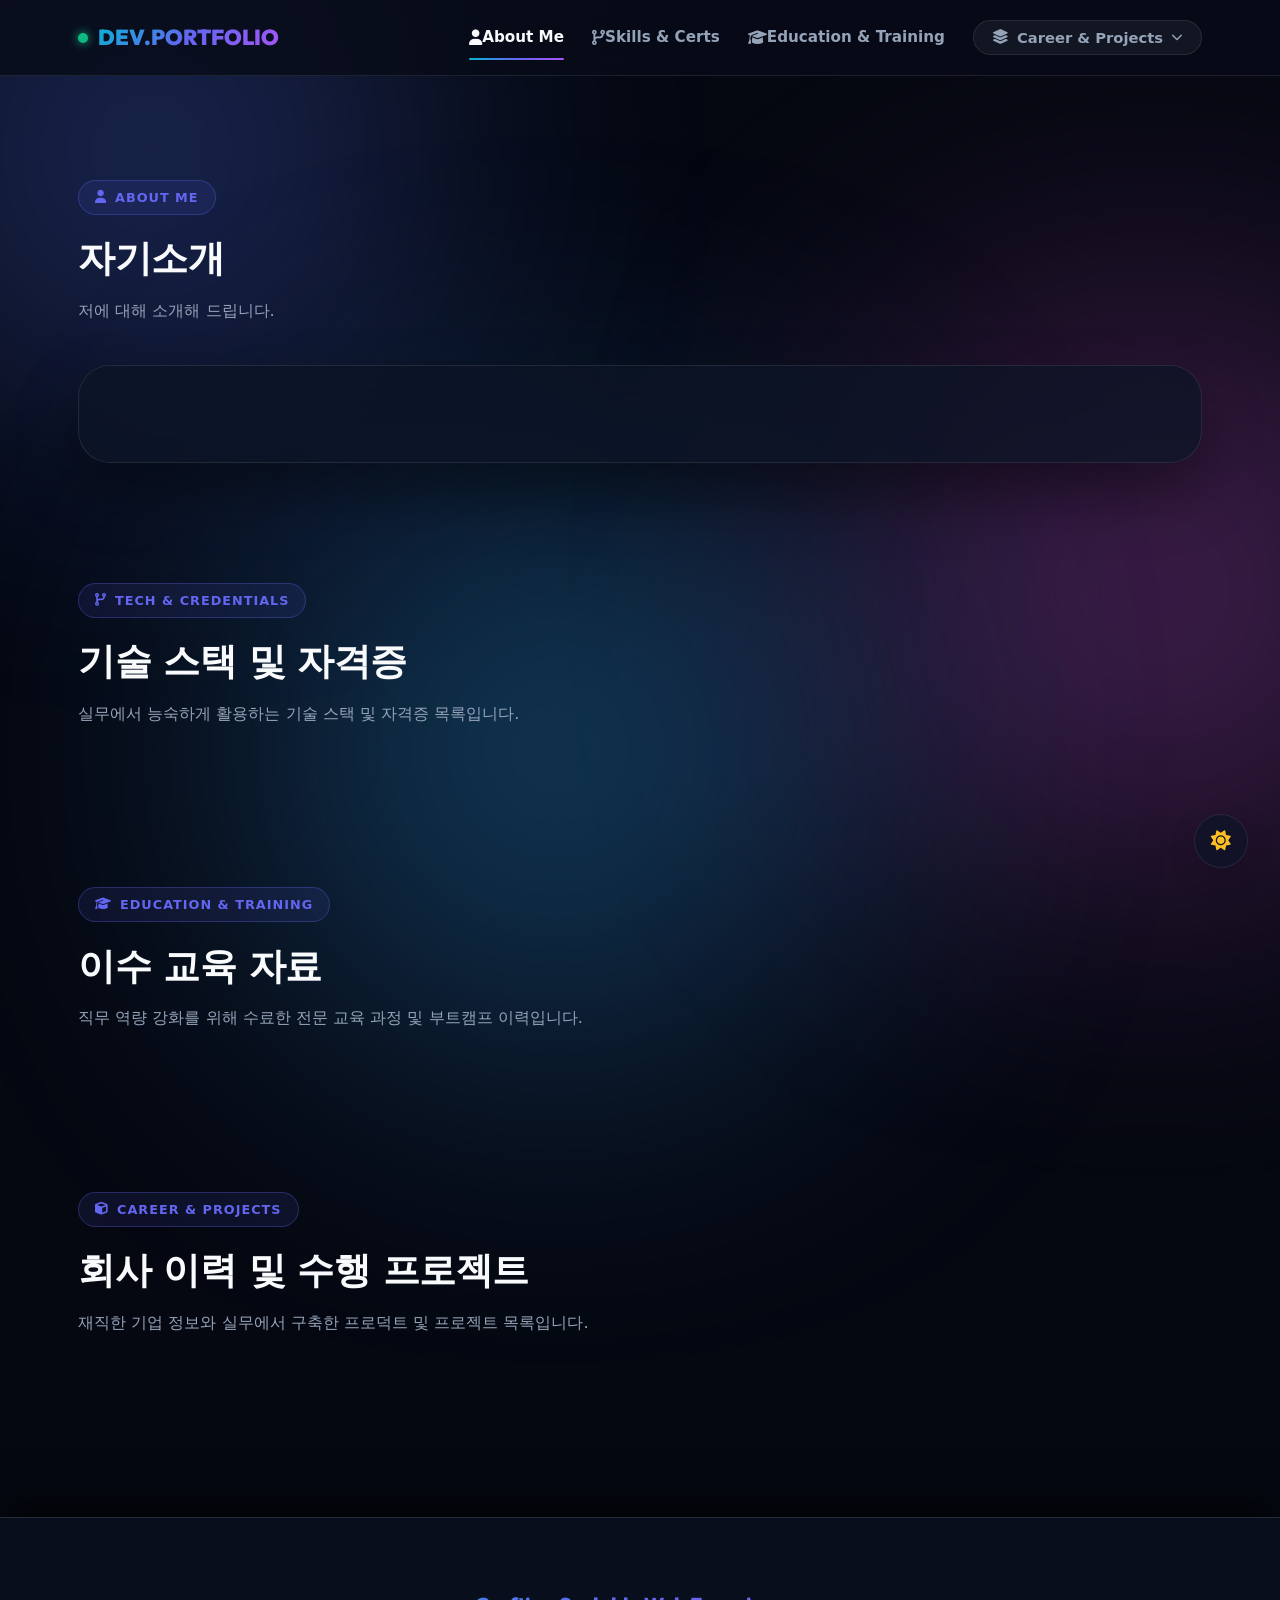
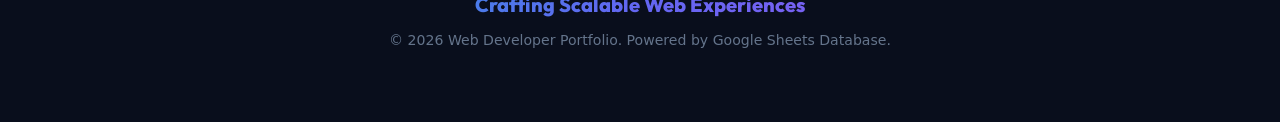
==== commit 1615eae0: "Update index.html" ====
--- a/index.html
+++ b/index.html
@@ -2,7 +2,7 @@
 <html lang="ko" class="loading-locked">
 <head>
   <meta charset="UTF-8" />
-  <meta name="viewport" content="width=device-width, initial-scale=1.0" />
+  <meta name="viewport" content="width=device-width, initial-scale=1.0, maximum-scale=1.0, user-scalable=no, viewport-fit=cover" />
   <title>Developer Portfolio</title>
   <!-- Google Fonts & Font Awesome -->
   <link rel="preconnect" href="https://fonts.googleapis.com">
@@ -26,6 +26,9 @@
     </div>
   </div>
 
+  <!-- 모바일 메뉴 배경 딤 오버레이 -->
+  <div class="nav-overlay" id="navOverlay"></div>
+
   <!-- 상단 네비게이션 헤더 -->
   <header class="navbar">
     <div class="nav-container">
@@ -35,10 +38,18 @@
       </a>
       
       <nav class="nav-menu" id="navMenu">
-        <!-- 상단 메뉴 About Me (아이콘 없이 텍스트만 유지) -->
-        <a href="#profile" class="nav-link spring-hover active">About Me</a>
-        <a href="#skills" class="nav-link spring-hover">Skills & Certs</a>
-        <a href="#trainings" class="nav-link spring-hover">Education & Training</a>
+        <a href="#profile" class="nav-link spring-hover active">
+          <i class="fa-solid fa-user"></i>
+          <span>About Me</span>
+        </a>
+        <a href="#skills" class="nav-link spring-hover">
+          <i class="fa-solid fa-code-branch"></i>
+          <span>Skills & Certs</span>
+        </a>
+        <a href="#trainings" class="nav-link spring-hover">
+          <i class="fa-solid fa-graduation-cap"></i>
+          <span>Education & Training</span>
+        </a>
         
         <!-- 회사 및 프로젝트 계층 드롭다운 -->
         <div class="nav-dropdown" id="navDropdown">
@@ -54,14 +65,14 @@
       </nav>
 
       <button class="hamburger spring-hover" id="hamburger" aria-label="메뉴 열기">
-        <i class="fa-solid fa-bars-staggered"></i>
+        <i class="fa-solid fa-bars-staggered" id="hamburgerIcon"></i>
       </button>
     </div>
   </header>
 
   <main class="main-container" id="mainContainer">
     
-    <!-- 섹션 1: About Me (자기소개) -->
+    <!-- 섹션 1: About Me -->
     <section id="profile" class="section">
       <div class="section-badge reveal-spring-left">
         <i class="fa-solid fa-user"></i>
@@ -74,16 +85,22 @@
 
     <!-- 섹션 2: Skills & Certificates -->
     <section id="skills" class="section">
-      <div class="section-badge reveal-spring-left"><i class="fa-solid fa-code-branch"></i> TECH & CREDENTIALS</div>
+      <div class="section-badge reveal-spring-left">
+        <i class="fa-solid fa-code-branch"></i>
+        <span>TECH & CREDENTIALS</span>
+      </div>
       <h2 class="section-title reveal-spring-left">기술 스택 및 자격증</h2>
-      <p class="section-desc reveal-spring-left">실무에서 능숙하게 활용하는 프로그래밍 언어, 프레임워크, 도구 및 자격증 목록입니다.</p>
+      <p class="section-desc reveal-spring-left">실무에서 능숙하게 활용하는 기술 스택 및 자격증 목록입니다.</p>
       
       <div class="skills-wrapper" id="skillsContent"></div>
     </section>
 
     <!-- 섹션 3: Education & Training -->
     <section id="trainings" class="section">
-      <div class="section-badge reveal-spring-left"><i class="fa-solid fa-graduation-cap"></i> EDUCATION & TRAINING</div>
+      <div class="section-badge reveal-spring-left">
+        <i class="fa-solid fa-graduation-cap"></i>
+        <span>EDUCATION & TRAINING</span>
+      </div>
       <h2 class="section-title reveal-spring-left">이수 교육 자료</h2>
       <p class="section-desc reveal-spring-left">직무 역량 강화를 위해 수료한 전문 교육 과정 및 부트캠프 이력입니다.</p>
       
@@ -92,7 +109,10 @@
 
     <!-- 섹션 4: Career & Projects -->
     <section id="experience" class="section">
-      <div class="section-badge reveal-spring-left"><i class="fa-solid fa-cube"></i> CAREER & PROJECTS</div>
+      <div class="section-badge reveal-spring-left">
+        <i class="fa-solid fa-cube"></i>
+        <span>CAREER & PROJECTS</span>
+      </div>
       <h2 class="section-title reveal-spring-left">회사 이력 및 수행 프로젝트</h2>
       <p class="section-desc reveal-spring-left">재직한 기업 정보와 실무에서 구축한 프로덕트 및 프로젝트 목록입니다.</p>
       
@@ -109,7 +129,7 @@
     </div>
   </footer>
 
-  <!-- 스크롤 맨 위 전용 테마 변환 플로팅 버튼 -->
+  <!-- 최상단 전용 테마 변환 플로팅 버튼 -->
   <button id="themeToggleBtn" class="theme-toggle-btn spring-hover" aria-label="테마 전환" title="다크/라이트 모드 전환">
     <i class="fa-solid fa-moon" id="themeToggleIcon"></i>
   </button>
--- a/style.css
+++ b/style.css
@@ -26,7 +26,6 @@
   --font-main: 'Pretendard', -apple-system, BlinkMacSystemFont, system-ui, sans-serif;
   --font-display: 'Outfit', var(--font-main);
   
-  /* 전역 스프링 물리 이징 */
   --spring-easing: cubic-bezier(0.34, 1.56, 0.64, 1);
   --spring-transition: all 0.45s var(--spring-easing);
 }
@@ -231,11 +230,6 @@
   padding: 6px 0;
   display: inline-flex;
   align-items: center;
-  gap: 7px;
-}
-
-.nav-link i {
-  font-size: 0.88rem;
 }
 
 .nav-link:hover,
@@ -271,6 +265,7 @@
   gap: 8px;
   padding: 8px 18px;
   border-radius: 100px;
+  transition: var(--spring-transition);
 }
 
 [data-theme="dark"] .nav-dropdown-btn {
@@ -284,11 +279,17 @@
   border-color: var(--accent-indigo);
 }
 
+/* Career & Projects 섹션 활성화 시 네온 캡슐 하이라이트 */
 .nav-dropdown-btn.active {
-  color: var(--text-main);
-  background: rgba(99, 102, 241, 0.22);
-  border-color: var(--accent-indigo);
-  box-shadow: 0 0 22px rgba(99, 102, 241, 0.45);
+  color: var(--accent-indigo) !important;
+  background: rgba(99, 102, 241, 0.18) !important;
+  border-color: var(--accent-indigo) !important;
+  box-shadow: 0 0 20px rgba(99, 102, 241, 0.45) !important;
+}
+
+[data-theme="dark"] .nav-dropdown-btn.active {
+  color: #fff !important;
+  background: rgba(99, 102, 241, 0.28) !important;
 }
 
 .dropdown-arrow {
@@ -1203,7 +1204,6 @@
               color 0.3s ease;
 }
 
-/* 스크롤이 맨 위에 있을 때만 활성화 */
 .theme-toggle-btn.visible {
   opacity: 1;
   visibility: visible;
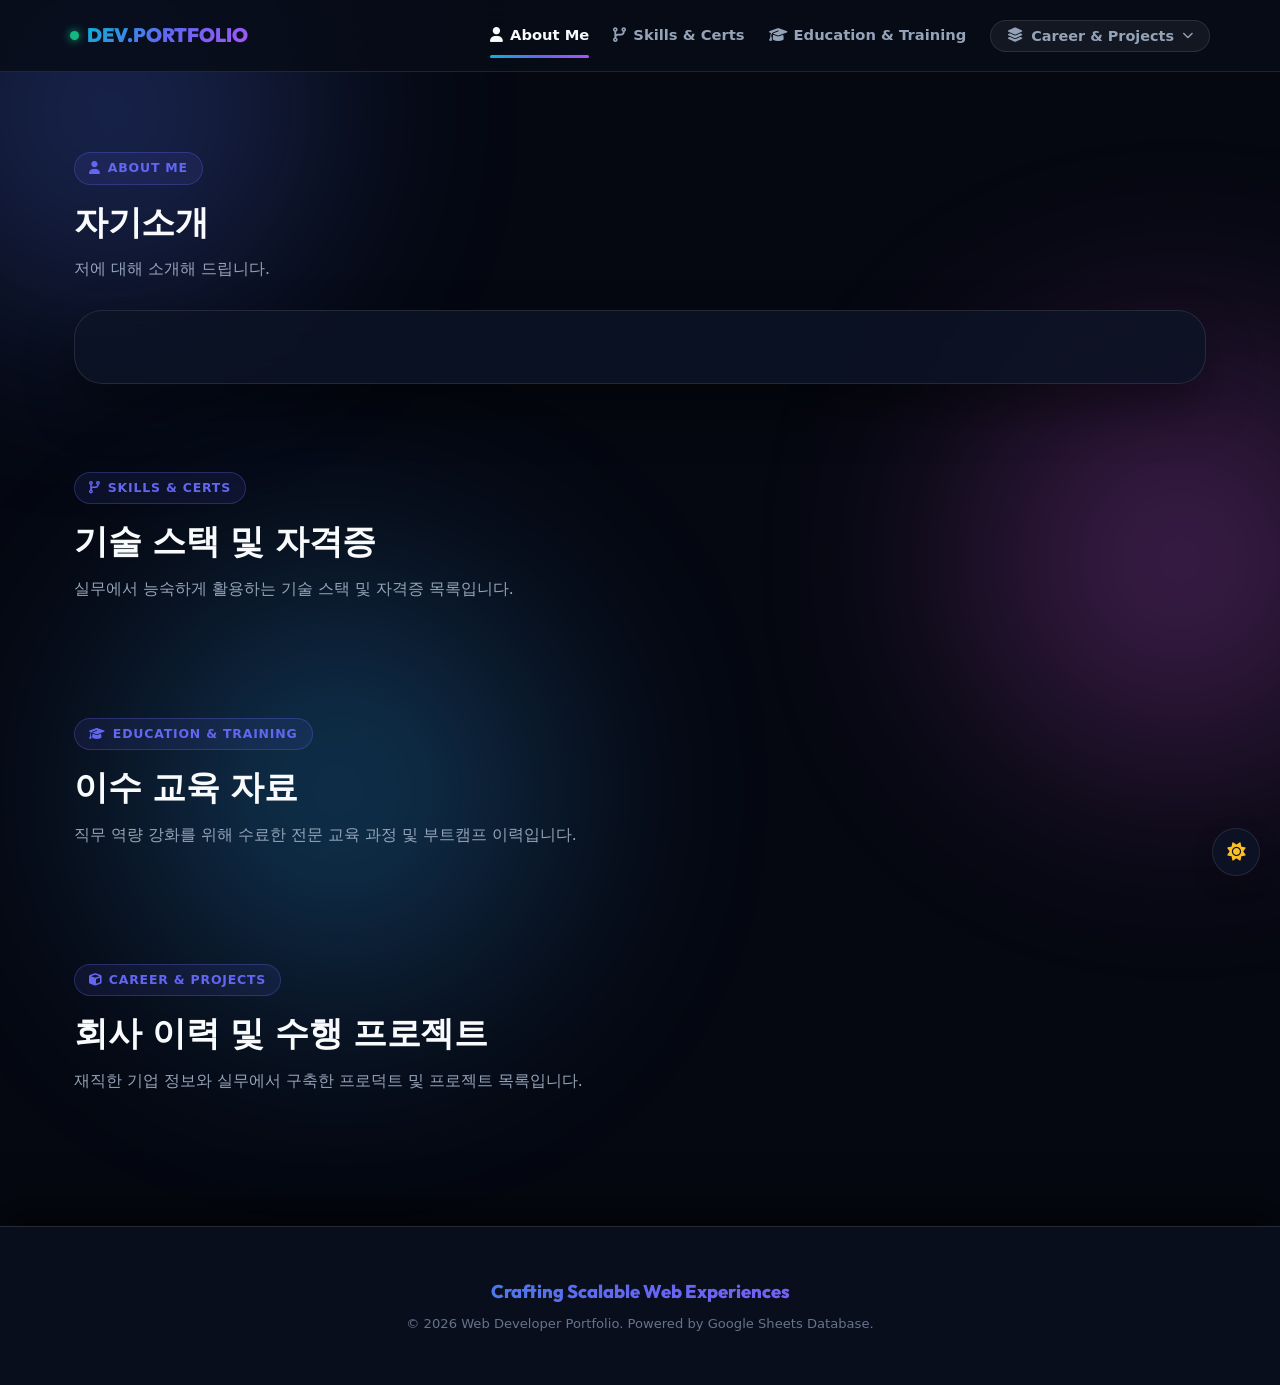
==== commit d7af3408: "Update index.html" ====
--- a/index.html
+++ b/index.html
@@ -83,11 +83,11 @@
       <div class="profile-card reveal-spring-right" id="profileContent"></div>
     </section>
 
-    <!-- 섹션 2: Skills & Certificates -->
+    <!-- 섹션 2: Skills & Certs (명칭 통일) -->
     <section id="skills" class="section">
       <div class="section-badge reveal-spring-left">
         <i class="fa-solid fa-code-branch"></i>
-        <span>TECH & CREDENTIALS</span>
+        <span>SKILLS & CERTS</span>
       </div>
       <h2 class="section-title reveal-spring-left">기술 스택 및 자격증</h2>
       <p class="section-desc reveal-spring-left">실무에서 능숙하게 활용하는 기술 스택 및 자격증 목록입니다.</p>
--- a/style.css
+++ b/style.css
@@ -1,8 +1,8 @@
-/* --- 기본 테마 (낮: 밝고 깨끗한 글래스모피즘) --- */
+/* --- 기본 테마 (낮: 산뜻한 글래스모피즘) --- */
 :root {
   --bg-color: #f8fafc;
-  --card-bg: rgba(255, 255, 255, 0.9);
-  --card-nested-bg: rgba(241, 245, 249, 0.9);
+  --card-bg: rgba(255, 255, 255, 0.92);
+  --card-nested-bg: rgba(241, 245, 249, 0.92);
   --card-border: rgba(203, 213, 225, 0.7);
   --card-border-hover: rgba(99, 102, 241, 0.6);
   
@@ -16,26 +16,26 @@
   --text-main: #0f172a;
   --text-muted: #475569;
   --text-light: #64748b;
-  --item-bg: rgba(241, 245, 249, 0.7);
+  --item-bg: rgba(241, 245, 249, 0.75);
   --item-border: rgba(226, 232, 240, 0.9);
   
   --footer-bg: rgba(241, 245, 249, 0.96);
   --footer-border: rgba(203, 213, 225, 0.9);
-  --footer-shadow: 0 -12px 30px rgba(0, 0, 0, 0.04);
+  --footer-shadow: 0 -10px 30px rgba(0, 0, 0, 0.04);
   
   --font-main: 'Pretendard', -apple-system, BlinkMacSystemFont, system-ui, sans-serif;
   --font-display: 'Outfit', var(--font-main);
   
   --spring-easing: cubic-bezier(0.34, 1.56, 0.64, 1);
-  --spring-transition: all 0.45s var(--spring-easing);
+  --spring-transition: all 0.4s var(--spring-easing);
 }
 
 /* --- 저녁 시간 자동 다크 모드 (18:00 ~ 06:00) --- */
 [data-theme="dark"] {
   --bg-color: #050811;
-  --card-bg: rgba(13, 20, 38, 0.75);
-  --card-nested-bg: rgba(9, 14, 28, 0.85);
-  --card-border: rgba(255, 255, 255, 0.09);
+  --card-bg: rgba(13, 20, 38, 0.82);
+  --card-nested-bg: rgba(9, 14, 28, 0.9);
+  --card-border: rgba(255, 255, 255, 0.1);
   --card-border-hover: rgba(99, 102, 241, 0.55);
   
   --accent-cyan: #06b6d4;
@@ -48,8 +48,8 @@
   --text-main: #f8fafc;
   --text-muted: #94a3b8;
   --text-light: #64748b;
-  --item-bg: rgba(255, 255, 255, 0.025);
-  --item-border: rgba(255, 255, 255, 0.05);
+  --item-bg: rgba(255, 255, 255, 0.03);
+  --item-border: rgba(255, 255, 255, 0.06);
   
   --footer-bg: rgba(10, 15, 30, 0.96);
   --footer-border: rgba(255, 255, 255, 0.12);
@@ -61,49 +61,45 @@
   padding: 0;
   box-sizing: border-box;
   font-family: var(--font-main);
-}
-
-img {
-  -webkit-user-drag: none !important;
-  -khtml-user-drag: none !important;
-  -moz-user-drag: none !important;
-  -o-user-drag: none !important;
-  user-select: none !important;
-  -webkit-user-select: none !important;
+  -webkit-tap-highlight-color: transparent;
+}
+
+/* 모바일 가로 스크롤 버그 원천 차단 */
+html, body {
+  width: 100%;
+  max-width: 100vw;
+  overflow-x: hidden;
+  position: relative;
 }
 
 html {
   scroll-behavior: smooth;
-  scroll-padding-top: 95px;
+  scroll-padding-top: 84px;
 }
 
 body {
   background-color: var(--bg-color);
   color: var(--text-main);
   line-height: 1.65;
-  overflow-x: hidden;
-  position: relative;
   min-height: 100vh;
   transition: background-color 0.4s ease, color 0.4s ease;
-}
-
-/* 로딩 중 스크롤 잠금 */
+  word-break: keep-all;
+}
+
+img {
+  -webkit-user-drag: none !important;
+  user-select: none !important;
+}
+
+/* 로딩 잠금 */
 html.loading-locked,
 body.loading-locked {
   overflow: hidden !important;
   height: 100vh !important;
   touch-action: none !important;
-  overscroll-behavior: none !important;
-}
-
-.global-loader,
-.global-loader * {
-  user-select: none !important;
-  -webkit-user-select: none !important;
-  -webkit-user-drag: none !important;
-  -webkit-touch-callout: none !important;
-}
-
+}
+
+/* --- Loader --- */
 .global-loader {
   position: fixed;
   inset: 0;
@@ -119,8 +115,6 @@
   visibility: hidden;
   pointer-events: none;
   touch-action: none;
-  overscroll-behavior: none;
-  cursor: default;
   transition: opacity 0.7s cubic-bezier(0.4, 0, 0.2, 1), visibility 0.7s ease;
 }
 
@@ -136,6 +130,7 @@
 
 .global-loader.show * {
   pointer-events: none !important;
+  user-select: none !important;
 }
 
 .loader-content {
@@ -143,93 +138,116 @@
   flex-direction: column;
   align-items: center;
   gap: 16px;
+  padding: 20px;
+  text-align: center;
 }
 
 .loader-gif {
-  width: 90px;
-  height: 90px;
+  width: 80px;
+  height: 80px;
   object-fit: contain;
   background: transparent;
   display: block;
 }
 
 .loader-text {
-  font-size: 0.98rem;
+  font-size: 0.95rem;
   font-weight: 700;
-  letter-spacing: -0.3px;
   background: var(--accent-gradient);
   -webkit-background-clip: text;
   -webkit-text-fill-color: transparent;
 }
 
-/* 스프링 인터랙션 */
+/* --- Spring Hover Effect --- */
 .spring-hover {
   transition: var(--spring-transition);
 }
 
-.spring-hover:hover {
-  transform: translateY(-3px) scale(1.03);
-}
-
-.spring-hover:active {
-  transform: scale(0.96);
-}
-
-/* Aurora Glow Background */
+@media (hover: hover) and (pointer: fine) {
+  .spring-hover:hover {
+    transform: translateY(-3px) scale(1.02);
+  }
+  .spring-hover:active {
+    transform: scale(0.97);
+  }
+}
+
+/* Background Aurora */
 .ambient-glow {
   position: fixed;
   border-radius: 50%;
-  filter: blur(140px);
+  filter: blur(120px);
   pointer-events: none;
   z-index: 0;
-  opacity: 0.25;
+  opacity: 0.22;
   animation: floatGlow 18s ease-in-out infinite alternate;
 }
 
-[data-theme="dark"] .ambient-glow { opacity: 0.35; }
-.glow-top-left { top: -100px; left: -100px; width: 500px; height: 500px; background: radial-gradient(circle, #6366f1, #3b82f6); }
-.glow-middle-right { top: 35%; right: -150px; width: 550px; height: 550px; background: radial-gradient(circle, #a855f7, #ec4899); animation-delay: -6s; }
-.glow-bottom-left { bottom: -150px; left: 20%; width: 600px; height: 600px; background: radial-gradient(circle, #06b6d4, #6366f1); animation-delay: -12s; }
+[data-theme="dark"] .ambient-glow { opacity: 0.32; }
+.glow-top-left { top: -80px; left: -80px; width: 380px; height: 380px; background: radial-gradient(circle, #6366f1, #3b82f6); }
+.glow-middle-right { top: 40%; right: -100px; width: 400px; height: 400px; background: radial-gradient(circle, #a855f7, #ec4899); animation-delay: -6s; }
+.glow-bottom-left { bottom: -100px; left: 10%; width: 420px; height: 420px; background: radial-gradient(circle, #06b6d4, #6366f1); animation-delay: -12s; }
 
 @keyframes floatGlow {
   0% { transform: translate(0, 0) scale(1); }
-  50% { transform: translate(40px, 60px) scale(1.1); }
-  100% { transform: translate(-30px, -40px) scale(0.95); }
-}
-
-/* 네비게이션 바 */
+  50% { transform: translate(30px, 40px) scale(1.08); }
+  100% { transform: translate(-20px, -30px) scale(0.96); }
+}
+
+/* --- Navbar --- */
 .navbar {
   position: fixed;
   top: 0;
   left: 0;
   width: 100%;
-  height: 76px;
-  background: rgba(255, 255, 255, 0.8);
+  height: 72px;
+  background: rgba(255, 255, 255, 0.85);
   backdrop-filter: blur(20px);
+  -webkit-backdrop-filter: blur(20px);
   border-bottom: 1px solid var(--card-border);
   z-index: 1000;
-  transition: background 0.3s ease, border-color 0.3s ease;
 }
 
 [data-theme="dark"] .navbar {
-  background: rgba(8, 12, 24, 0.8);
-}
-
-.nav-container { max-width: 1180px; height: 100%; margin: 0 auto; padding: 0 28px; display: flex; justify-content: space-between; align-items: center; }
-.nav-logo { display: flex; align-items: center; gap: 10px; text-decoration: none; }
-.logo-dot { width: 10px; height: 10px; border-radius: 50%; background: #10b981; box-shadow: 0 0 10px #10b981; }
-.logo-text { font-family: var(--font-display); font-size: 1.35rem; font-weight: 900; background: var(--accent-gradient); -webkit-background-clip: text; -webkit-text-fill-color: transparent; }
-.nav-menu { display: flex; align-items: center; gap: 28px; }
+  background: rgba(8, 12, 24, 0.85);
+}
+
+.nav-container {
+  max-width: 1180px;
+  height: 100%;
+  margin: 0 auto;
+  padding: 0 20px;
+  display: flex;
+  justify-content: space-between;
+  align-items: center;
+}
+
+.nav-logo {
+  display: flex;
+  align-items: center;
+  gap: 8px;
+  text-decoration: none;
+}
+
+.logo-dot { width: 9px; height: 9px; border-radius: 50%; background: #10b981; box-shadow: 0 0 10px #10b981; }
+.logo-text { font-family: var(--font-display); font-size: 1.22rem; font-weight: 900; background: var(--accent-gradient); -webkit-background-clip: text; -webkit-text-fill-color: transparent; }
+
+.nav-menu {
+  display: flex;
+  align-items: center;
+  gap: 24px;
+}
 
 .nav-link {
   color: var(--text-muted);
   text-decoration: none;
-  font-size: 0.95rem;
+  font-size: 0.92rem;
   font-weight: 600;
   position: relative;
   padding: 6px 0;
   display: inline-flex;
   align-items: center;
+  gap: 7px;
 }
 
 .nav-link:hover,
@@ -243,29 +261,25 @@
   bottom: -4px;
   left: 0;
   width: 100%;
-  height: 2px;
+  height: 2.5px;
   background: var(--accent-gradient);
   border-radius: 10px;
 }
 
 /* Nav Dropdown */
-.nav-dropdown {
-  position: relative;
-}
-
+.nav-dropdown { position: relative; }
 .nav-dropdown-btn {
   background: rgba(0, 0, 0, 0.04);
   border: 1px solid var(--card-border);
   color: var(--text-muted);
-  font-size: 0.92rem;
+  font-size: 0.9rem;
   font-weight: 600;
   cursor: pointer;
   display: flex;
   align-items: center;
   gap: 8px;
-  padding: 8px 18px;
+  padding: 7px 16px;
   border-radius: 100px;
-  transition: var(--spring-transition);
 }
 
 [data-theme="dark"] .nav-dropdown-btn {
@@ -279,103 +293,63 @@
   border-color: var(--accent-indigo);
 }
 
-/* Career & Projects 섹션 활성화 시 네온 캡슐 하이라이트 */
 .nav-dropdown-btn.active {
-  color: var(--accent-indigo) !important;
-  background: rgba(99, 102, 241, 0.18) !important;
-  border-color: var(--accent-indigo) !important;
-  box-shadow: 0 0 20px rgba(99, 102, 241, 0.45) !important;
-}
-
-[data-theme="dark"] .nav-dropdown-btn.active {
-  color: #fff !important;
-  background: rgba(99, 102, 241, 0.28) !important;
+  color: var(--text-main);
+  background: rgba(99, 102, 241, 0.22);
+  border-color: var(--accent-indigo);
+  box-shadow: 0 0 18px rgba(99, 102, 241, 0.4);
 }
 
 .dropdown-arrow {
-  font-size: 0.72rem;
-  transition: transform 0.45s var(--spring-easing);
+  font-size: 0.7rem;
+  transition: transform 0.4s var(--spring-easing);
 }
 
 .nav-dropdown.open .dropdown-arrow {
-  transform: rotate(180deg) scale(1.2);
-}
-
-/* 3D 스프링 드롭다운 */
+  transform: rotate(180deg);
+}
+
 .dropdown-menu {
   position: absolute;
-  top: calc(100% + 14px);
+  top: calc(100% + 12px);
   right: 0;
-  width: 330px;
-  max-height: 480px;
+  width: 320px;
+  max-height: 460px;
   overflow-y: auto;
-  background: rgba(255, 255, 255, 0.95);
-  backdrop-filter: blur(32px) saturate(180%);
-  -webkit-backdrop-filter: blur(32px) saturate(180%);
+  background: rgba(255, 255, 255, 0.96);
+  backdrop-filter: blur(28px);
   border: 1px solid rgba(99, 102, 241, 0.35);
-  border-radius: 24px;
-  padding: 18px;
-  box-shadow: 0 25px 50px -10px rgba(0, 0, 0, 0.2), 0 0 35px -5px rgba(99, 102, 241, 0.3);
+  border-radius: 20px;
+  padding: 16px;
+  box-shadow: 0 20px 45px rgba(0, 0, 0, 0.18);
   display: none;
   flex-direction: column;
-  gap: 14px;
+  gap: 12px;
   z-index: 1001;
   transform-origin: top right;
 }
 
 [data-theme="dark"] .dropdown-menu {
-  background: rgba(10, 15, 30, 0.95);
+  background: rgba(10, 15, 30, 0.96);
   border-color: rgba(99, 102, 241, 0.4);
-  box-shadow: 0 30px 70px -10px rgba(0, 0, 0, 0.8), 0 0 45px -5px rgba(99, 102, 241, 0.4);
+  box-shadow: 0 24px 60px rgba(0, 0, 0, 0.8);
 }
 
 .nav-dropdown.open .dropdown-menu {
   display: flex;
-  animation: luxurySpringDropdown 0.5s var(--spring-easing) forwards;
-}
-
-@keyframes luxurySpringDropdown {
-  0% {
-    opacity: 0;
-    transform: perspective(800px) rotateX(-18deg) scale(0.85) translateY(-25px);
-    filter: blur(10px);
-  }
-  70% {
-    transform: perspective(800px) rotateX(3deg) scale(1.02) translateY(2px);
-  }
-  100% {
-    opacity: 1;
-    transform: perspective(800px) rotateX(0deg) scale(1) translateY(0);
-    filter: blur(0);
-  }
-}
-
-.nav-dropdown.open .dropdown-group {
-  animation: waveItemCascade 0.45s var(--spring-easing) forwards;
-  opacity: 0;
-}
-.nav-dropdown.open .dropdown-group:nth-child(1) { animation-delay: 0.06s; }
-.nav-dropdown.open .dropdown-group:nth-child(2) { animation-delay: 0.12s; }
-.nav-dropdown.open .dropdown-group:nth-child(3) { animation-delay: 0.18s; }
-.nav-dropdown.open .dropdown-group:nth-child(4) { animation-delay: 0.24s; }
-.nav-dropdown.open .dropdown-group:nth-child(5) { animation-delay: 0.30s; }
-
-@keyframes waveItemCascade {
-  from {
-    opacity: 0;
-    transform: translateY(-14px) translateX(12px) scale(0.92);
-  }
-  to {
-    opacity: 1;
-    transform: translateY(0) translateX(0) scale(1);
-  }
+  animation: springDropdown 0.45s var(--spring-easing) forwards;
+}
+
+@keyframes springDropdown {
+  0% { opacity: 0; transform: perspective(800px) rotateX(-15deg) scale(0.9) translateY(-20px); }
+  100% { opacity: 1; transform: perspective(800px) rotateX(0deg) scale(1) translateY(0); }
 }
 
 .dropdown-group {
   display: flex;
   flex-direction: column;
-  gap: 6px;
-  padding-bottom: 12px;
+  gap: 5px;
+  padding-bottom: 10px;
   border-bottom: 1px solid rgba(0, 0, 0, 0.06);
 }
 
@@ -383,57 +357,39 @@
   border-bottom-color: rgba(255, 255, 255, 0.07);
 }
 
-.dropdown-group:last-child {
-  border-bottom: none;
-}
+.dropdown-group:last-child { border-bottom: none; }
 
 .dropdown-company-link {
   display: flex;
   align-items: center;
-  gap: 10px;
+  gap: 8px;
   color: var(--accent-indigo);
-  font-size: 0.94rem;
+  font-size: 0.9rem;
   font-weight: 800;
   text-decoration: none;
-  padding: 9px 12px;
-  border-radius: 12px;
+  padding: 8px 10px;
+  border-radius: 10px;
   background: rgba(99, 102, 241, 0.08);
   border: 1px solid rgba(99, 102, 241, 0.15);
-  transition: var(--spring-transition);
-}
-
-.dropdown-company-link:hover {
-  background: rgba(99, 102, 241, 0.2);
-  border-color: var(--accent-indigo);
-  transform: translateX(6px) scale(1.02);
-  box-shadow: 0 4px 14px rgba(99, 102, 241, 0.25);
 }
 
 .dropdown-project-list {
   display: flex;
   flex-direction: column;
-  padding-left: 14px;
-  gap: 4px;
-  margin-top: 4px;
+  padding-left: 10px;
+  gap: 3px;
+  margin-top: 3px;
 }
 
 .dropdown-project-link {
   display: flex;
   align-items: center;
-  gap: 8px;
+  gap: 6px;
   color: var(--text-muted);
-  font-size: 0.85rem;
-  font-weight: 500;
+  font-size: 0.82rem;
   text-decoration: none;
-  padding: 6px 10px;
-  border-radius: 8px;
-  transition: var(--spring-transition);
-}
-
-.dropdown-project-link:hover {
-  background: rgba(99, 102, 241, 0.1);
-  color: var(--accent-cyan);
-  transform: translateX(8px) scale(1.02);
+  padding: 5px 8px;
+  border-radius: 6px;
 }
 
 .hamburger {
@@ -441,20 +397,37 @@
   background: none;
   border: none;
   color: var(--text-main);
-  font-size: 1.4rem;
+  font-size: 1.35rem;
   cursor: pointer;
-}
-
-/* 메인 컨테이너 */
+  padding: 6px;
+}
+
+.nav-overlay {
+  position: fixed;
+  inset: 0;
+  background: rgba(0, 0, 0, 0.5);
+  backdrop-filter: blur(4px);
+  z-index: 998;
+  opacity: 0;
+  visibility: hidden;
+  transition: opacity 0.3s ease, visibility 0.3s ease;
+}
+
+.nav-overlay.active {
+  opacity: 1;
+  visibility: visible;
+}
+
+/* --- Main Layout --- */
 .main-container {
   max-width: 1180px;
   margin: 0 auto;
-  padding: 120px 28px 80px;
+  padding: 108px 24px 60px;
   position: relative;
   z-index: 1;
   opacity: 0;
-  transform: translateY(20px);
-  transition: opacity 0.8s var(--spring-easing), transform 0.8s var(--spring-easing);
+  transform: translateY(16px);
+  transition: opacity 0.7s var(--spring-easing), transform 0.7s var(--spring-easing);
 }
 
 .main-container.loaded {
@@ -463,98 +436,85 @@
 }
 
 .section {
-  padding: 60px 0;
-}
-
-/* 좌/우 스프링 슬라이드 인 */
+  padding: 44px 0;
+}
+
+/* 좌/우 애니메이션 (모바일에서 넘침 방지) */
 .reveal-spring-left {
   opacity: 0;
-  transform: translateX(-80px) scale(0.95);
-  filter: blur(6px);
-  transition: opacity 0.9s var(--spring-easing),
-              transform 0.9s var(--spring-easing),
-              filter 0.9s ease;
-  will-change: opacity, transform, filter;
+  transform: translateX(-40px);
+  filter: blur(4px);
+  transition: opacity 0.75s var(--spring-easing), transform 0.75s var(--spring-easing), filter 0.75s ease;
 }
 
 .reveal-spring-right {
   opacity: 0;
-  transform: translateX(80px) scale(0.95);
-  filter: blur(6px);
-  transition: opacity 0.9s var(--spring-easing),
-              transform 0.9s var(--spring-easing),
-              filter 0.9s ease;
-  will-change: opacity, transform, filter;
+  transform: translateX(40px);
+  filter: blur(4px);
+  transition: opacity 0.75s var(--spring-easing), transform 0.75s var(--spring-easing), filter 0.75s ease;
 }
 
 .reveal-spring-left.revealed,
 .reveal-spring-right.revealed {
   opacity: 1;
-  transform: translateX(0) scale(1);
+  transform: translateX(0);
   filter: blur(0);
 }
 
 .section-badge {
   display: inline-flex;
   align-items: center;
-  gap: 8px;
-  padding: 6px 16px;
+  gap: 7px;
+  padding: 5px 14px;
   background: rgba(99, 102, 241, 0.1);
   border: 1px solid rgba(99, 102, 241, 0.3);
   border-radius: 100px;
   color: var(--accent-indigo);
   font-family: var(--font-display);
-  font-size: 0.8rem;
+  font-size: 0.78rem;
   font-weight: 800;
-  letter-spacing: 1px;
-  margin-bottom: 14px;
+  letter-spacing: 0.8px;
+  margin-bottom: 10px;
 }
 
 .section-title {
-  font-size: 2.3rem;
+  font-size: 2.1rem;
   font-weight: 900;
-  margin-bottom: 8px;
+  margin-bottom: 6px;
   color: var(--text-main);
   letter-spacing: -0.5px;
 }
 
 .section-desc {
   color: var(--text-muted);
-  margin-bottom: 40px;
-  font-size: 1.02rem;
-}
-
-/* Profile Card */
+  margin-bottom: 28px;
+  font-size: 0.98rem;
+}
+
+/* --- Profile Card --- */
 .profile-card {
   background: var(--card-bg);
   backdrop-filter: blur(24px);
   border: 1px solid var(--card-border);
-  border-radius: 32px;
-  padding: 48px;
+  border-radius: 28px;
+  padding: 36px;
   display: grid;
-  grid-template-columns: 320px 1fr;
-  gap: 48px;
-  align-items: center;
-  box-shadow: 0 20px 40px rgba(0, 0, 0, 0.05);
-  transition: var(--spring-transition);
+  grid-template-columns: 280px 1fr;
+  gap: 36px;
+  align-items: center;
+  box-shadow: 0 16px 36px rgba(0, 0, 0, 0.05);
 }
 
 [data-theme="dark"] .profile-card {
-  box-shadow: 0 30px 60px rgba(0, 0, 0, 0.4);
-}
-
-.profile-card:hover {
-  transform: translateY(-8px) scale(1.01);
-  border-color: var(--card-border-hover);
-  box-shadow: 0 30px 70px rgba(99, 102, 241, 0.2);
+  box-shadow: 0 24px 50px rgba(0, 0, 0, 0.4);
 }
 
 .profile-img-wrap {
   width: 100%;
-  height: 360px;
-  border-radius: 24px;
+  height: 320px;
+  border-radius: 20px;
   overflow: hidden;
-  padding: 4px;
+  padding: 3px;
   background: var(--neon-border);
 }
 
@@ -562,7 +522,7 @@
   width: 100%;
   height: 100%;
   object-fit: cover;
-  border-radius: 20px;
+  border-radius: 17px;
   display: block;
 }
 
@@ -576,632 +536,277 @@
   align-items: center;
   justify-content: space-between;
   flex-wrap: wrap;
-  gap: 12px;
-  margin-bottom: 12px;
+  gap: 10px;
+  margin-bottom: 10px;
 }
 
 .profile-name {
   font-family: var(--font-display);
-  font-size: 2.8rem;
+  font-size: 2.3rem;
   font-weight: 900;
   color: var(--text-main);
+  line-height: 1.2;
 }
 
 .status-badge {
   display: inline-flex;
   align-items: center;
-  gap: 8px;
-  padding: 6px 14px;
+  gap: 6px;
+  padding: 5px 12px;
   background: rgba(16, 185, 129, 0.12);
   border: 1px solid rgba(16, 185, 129, 0.35);
   border-radius: 100px;
   color: #059669;
-  font-size: 0.82rem;
+  font-size: 0.78rem;
   font-weight: 700;
 }
 
-[data-theme="dark"] .status-badge {
-  color: #34d399;
-}
-
-.status-dot {
-  width: 8px;
-  height: 8px;
-  border-radius: 50%;
-  background: #10b981;
-}
+[data-theme="dark"] .status-badge { color: #34d399; }
+.status-dot { width: 7px; height: 7px; border-radius: 50%; background: #10b981; }
 
 .profile-bio {
-  font-size: 1.12rem;
+  font-size: 1.02rem;
   color: var(--text-muted);
-  line-height: 1.8;
-  margin-bottom: 28px;
+  line-height: 1.7;
+  margin-bottom: 22px;
 }
 
 .info-grid {
   display: grid;
   grid-template-columns: repeat(2, 1fr);
-  gap: 14px 24px;
-  padding-top: 24px;
+  gap: 12px 18px;
+  padding-top: 20px;
   border-top: 1px solid var(--card-border);
 }
 
 .info-item {
   display: flex;
   align-items: center;
-  gap: 12px;
-  padding: 10px 14px;
+  gap: 10px;
+  padding: 9px 12px;
   background: var(--item-bg);
   border: 1px solid var(--item-border);
-  border-radius: 14px;
-  font-size: 0.94rem;
-  transition: var(--spring-transition);
-}
-
-.info-item:hover {
-  transform: translateY(-3px) scale(1.02);
-  border-color: var(--card-border-hover);
+  border-radius: 12px;
+  font-size: 0.88rem;
 }
 
 .info-icon {
-  width: 32px;
-  height: 32px;
-  border-radius: 10px;
+  width: 28px;
+  height: 28px;
+  border-radius: 8px;
   background: rgba(99, 102, 241, 0.12);
   color: var(--accent-indigo);
   display: flex;
   align-items: center;
   justify-content: center;
-}
-
-.info-label {
-  color: var(--text-light);
-  font-weight: 600;
-}
-
-.info-value {
-  color: var(--text-main);
-  font-weight: 600;
-  margin-left: auto;
-}
-
-/* Skills Section */
-.skills-wrapper {
-  display: flex;
-  flex-direction: column;
-  gap: 36px;
-}
-
-.skill-category-block {
-  display: flex;
-  flex-direction: column;
-  gap: 18px;
-}
-
-.skill-category-title {
-  font-family: var(--font-display);
-  font-size: 1.25rem;
-  font-weight: 800;
-  color: var(--text-main);
-  display: flex;
-  align-items: center;
-  gap: 10px;
-}
-
-.skill-category-title i {
-  color: var(--accent-indigo);
-}
+  font-size: 0.85rem;
+  flex-shrink: 0;
+}
+
+.info-label { color: var(--text-light); font-weight: 600; font-size: 0.82rem; }
+.info-value { color: var(--text-main); font-weight: 600; margin-left: auto; text-align: right; }
+
+/* --- Skills Section --- */
+.skills-wrapper { display: flex; flex-direction: column; gap: 30px; }
+.skill-category-block { display: flex; flex-direction: column; gap: 14px; }
+.skill-category-title { font-family: var(--font-display); font-size: 1.15rem; font-weight: 800; color: var(--text-main); display: flex; align-items: center; gap: 8px; }
+.skill-category-title i { color: var(--accent-indigo); }
 
 .skills-grid {
   display: grid;
-  grid-template-columns: repeat(auto-fill, minmax(270px, 1fr));
-  gap: 20px;
+  grid-template-columns: repeat(auto-fill, minmax(260px, 1fr));
+  gap: 16px;
 }
 
 .skill-card {
   background: var(--card-bg);
   backdrop-filter: blur(20px);
   border: 1px solid var(--card-border);
-  border-radius: 20px;
-  padding: 22px;
+  border-radius: 18px;
+  padding: 18px;
   display: flex;
   align-items: flex-start;
-  gap: 16px;
-  box-shadow: 0 8px 24px rgba(0, 0, 0, 0.03);
-  transition: var(--spring-transition);
-}
-
-.skill-card:hover {
-  transform: translateY(-8px) scale(1.03);
-  border-color: var(--card-border-hover);
-  box-shadow: 0 20px 40px rgba(99, 102, 241, 0.22);
+  gap: 14px;
 }
 
 .skill-icon-box {
-  width: 48px;
-  height: 48px;
-  border-radius: 14px;
+  width: 44px;
+  height: 44px;
+  border-radius: 12px;
   background: rgba(99, 102, 241, 0.1);
   border: 1px solid rgba(99, 102, 241, 0.25);
   display: flex;
   align-items: center;
   justify-content: center;
-  font-size: 1.5rem;
+  font-size: 1.35rem;
   color: var(--accent-indigo);
   flex-shrink: 0;
-  transition: var(--spring-transition);
-}
-
-.skill-card:hover .skill-icon-box {
-  transform: scale(1.15) rotate(-5deg);
-}
-
-.skill-icon-box img {
-  width: 28px;
-  height: 28px;
-  object-fit: contain;
-}
-
-.skill-card.cert-card .skill-icon-box {
-  background: rgba(245, 158, 11, 0.12);
-  border-color: rgba(245, 158, 11, 0.35);
-  color: #d97706;
-}
-
-[data-theme="dark"] .skill-card.cert-card .skill-icon-box {
-  color: #fbbf24;
-}
-
-.skill-details {
-  display: flex;
-  flex-direction: column;
-  gap: 4px;
-  flex: 1;
-}
-
-.skill-header-row {
-  display: flex;
-  align-items: center;
-  justify-content: space-between;
-  gap: 8px;
-}
-
-.skill-name {
-  font-size: 1.05rem;
-  font-weight: 800;
-  color: var(--text-main);
-}
-
-.skill-tag {
-  font-size: 0.72rem;
-  font-weight: 700;
-  padding: 2px 8px;
-  border-radius: 100px;
-  background: rgba(0, 0, 0, 0.05);
-  color: var(--text-muted);
-}
-
-[data-theme="dark"] .skill-tag {
-  background: rgba(255, 255, 255, 0.06);
-}
-
-.skill-card.cert-card .skill-tag {
-  background: rgba(245, 158, 11, 0.15);
-  color: #d97706;
-}
-
-[data-theme="dark"] .skill-card.cert-card .skill-tag {
-  color: #fbbf24;
-}
-
-.skill-desc {
-  font-size: 0.85rem;
-  color: var(--text-muted);
-  line-height: 1.5;
-}
-
-/* Training Section */
+}
+
+.skill-icon-box img { width: 24px; height: 24px; object-fit: contain; }
+.skill-card.cert-card .skill-icon-box { background: rgba(245, 158, 11, 0.12); border-color: rgba(245, 158, 11, 0.35); color: #d97706; }
+[data-theme="dark"] .skill-card.cert-card .skill-icon-box { color: #fbbf24; }
+
+.skill-details { display: flex; flex-direction: column; gap: 3px; flex: 1; min-width: 0; }
+.skill-header-row { display: flex; align-items: center; justify-content: space-between; gap: 6px; }
+.skill-name { font-size: 0.98rem; font-weight: 800; color: var(--text-main); white-space: nowrap; overflow: hidden; text-overflow: ellipsis; }
+.skill-tag { font-size: 0.68rem; font-weight: 700; padding: 2px 7px; border-radius: 100px; background: rgba(0, 0, 0, 0.05); color: var(--text-muted); flex-shrink: 0; }
+[data-theme="dark"] .skill-tag { background: rgba(255, 255, 255, 0.06); }
+.skill-card.cert-card .skill-tag { background: rgba(245, 158, 11, 0.15); color: #d97706; }
+[data-theme="dark"] .skill-card.cert-card .skill-tag { color: #fbbf24; }
+.skill-desc { font-size: 0.82rem; color: var(--text-muted); line-height: 1.45; }
+
+/* --- Training Section --- */
 .training-grid {
   display: grid;
-  grid-template-columns: repeat(auto-fill, minmax(340px, 1fr));
-  gap: 24px;
+  grid-template-columns: repeat(auto-fill, minmax(300px, 1fr));
+  gap: 20px;
 }
 
 .training-card {
   background: var(--card-bg);
   backdrop-filter: blur(24px);
   border: 1px solid var(--card-border);
-  border-radius: 22px;
-  padding: 28px;
+  border-radius: 20px;
+  padding: 22px;
   display: flex;
   flex-direction: column;
-  box-shadow: 0 8px 24px rgba(0, 0, 0, 0.03);
-  transition: var(--spring-transition);
-}
-
-.training-card:hover {
-  transform: translateY(-9px) scale(1.02);
-  border-color: var(--accent-cyan);
-  box-shadow: 0 24px 45px rgba(2, 132, 199, 0.22);
-}
-
-.training-top-row {
-  display: flex;
-  align-items: center;
-  justify-content: space-between;
-  gap: 10px;
-  margin-bottom: 12px;
-}
-
-.training-inst-badge {
-  display: inline-flex;
-  align-items: center;
-  gap: 6px;
-  font-size: 0.82rem;
-  font-weight: 700;
-  color: var(--accent-cyan);
-  background: rgba(2, 132, 199, 0.1);
-  border: 1px solid rgba(2, 132, 199, 0.25);
-  padding: 4px 10px;
-  border-radius: 8px;
-}
-
-.training-status-tag {
-  font-size: 0.76rem;
-  font-weight: 700;
-  color: #059669;
-  background: rgba(16, 185, 129, 0.12);
-  border: 1px solid rgba(16, 185, 129, 0.3);
-  padding: 4px 10px;
-  border-radius: 100px;
-}
-
-[data-theme="dark"] .training-status-tag {
-  color: #34d399;
-}
-
-.training-title {
-  font-size: 1.25rem;
-  font-weight: 800;
-  color: var(--text-main);
-  line-height: 1.4;
-  margin-bottom: 8px;
-}
-
-.training-period {
-  font-size: 0.85rem;
-  color: var(--text-light);
-  display: flex;
-  align-items: center;
-  gap: 6px;
-  margin-bottom: 14px;
-}
-
-.training-desc {
-  color: var(--text-muted);
-  font-size: 0.92rem;
-  line-height: 1.6;
-  margin-bottom: 20px;
-  flex: 1;
-}
-
-.training-btn {
-  display: inline-flex;
-  align-items: center;
-  justify-content: center;
-  gap: 8px;
-  padding: 9px 16px;
-  background: rgba(0, 0, 0, 0.04);
-  border: 1px solid var(--card-border);
-  color: var(--text-main);
-  text-decoration: none;
-  font-size: 0.86rem;
-  font-weight: 600;
-  border-radius: 10px;
-  transition: var(--spring-transition);
-}
-
-[data-theme="dark"] .training-btn {
-  background: rgba(255, 255, 255, 0.05);
-}
-
-.training-btn:hover {
-  background: var(--accent-gradient);
-  border-color: transparent;
-  color: #fff;
-  transform: translateY(-4px) scale(1.04);
-  box-shadow: 0 10px 25px rgba(99, 102, 241, 0.4);
-}
-
-/* Company Stack & Logo */
-.company-stack {
-  display: flex;
-  flex-direction: column;
-  gap: 52px;
-}
-
+}
+
+.training-top-row { display: flex; align-items: center; justify-content: space-between; gap: 8px; margin-bottom: 10px; flex-wrap: wrap; }
+.training-inst-badge { display: inline-flex; align-items: center; gap: 5px; font-size: 0.78rem; font-weight: 700; color: var(--accent-cyan); background: rgba(2, 132, 199, 0.1); border: 1px solid rgba(2, 132, 199, 0.25); padding: 3px 8px; border-radius: 6px; }
+.training-status-tag { font-size: 0.72rem; font-weight: 700; color: #059669; background: rgba(16, 185, 129, 0.12); border: 1px solid rgba(16, 185, 129, 0.3); padding: 3px 8px; border-radius: 100px; }
+[data-theme="dark"] .training-status-tag { color: #34d399; }
+
+.training-title { font-size: 1.12rem; font-weight: 800; color: var(--text-main); line-height: 1.4; margin-bottom: 6px; }
+.training-period { font-size: 0.8rem; color: var(--text-light); display: flex; align-items: center; gap: 5px; margin-bottom: 10px; }
+.training-desc { color: var(--text-muted); font-size: 0.88rem; line-height: 1.55; margin-bottom: 16px; flex: 1; }
+.training-btn { display: inline-flex; align-items: center; justify-content: center; gap: 6px; padding: 8px 14px; background: rgba(0, 0, 0, 0.04); border: 1px solid var(--card-border); color: var(--text-main); text-decoration: none; font-size: 0.82rem; font-weight: 600; border-radius: 8px; }
+[data-theme="dark"] .training-btn { background: rgba(255, 255, 255, 0.05); }
+
+/* --- Company Stack & Projects --- */
+.company-stack { display: flex; flex-direction: column; gap: 40px; }
 .company-block {
   background: var(--card-bg);
   backdrop-filter: blur(24px);
   border: 1px solid var(--card-border);
-  border-radius: 28px;
-  padding: 40px;
-  box-shadow: 0 12px 32px rgba(0, 0, 0, 0.04);
-  scroll-margin-top: 95px;
-  transition: var(--spring-transition);
-}
-
-[data-theme="dark"] .company-block {
-  box-shadow: 0 20px 45px rgba(0, 0, 0, 0.35);
-}
-
-.company-block:hover {
-  transform: translateY(-8px) scale(1.01);
-  border-color: var(--card-border-hover);
-  box-shadow: 0 28px 60px rgba(99, 102, 241, 0.18);
+  border-radius: 24px;
+  padding: 30px;
+  scroll-margin-top: 84px;
 }
 
 .company-header-card {
   display: grid;
-  grid-template-columns: 160px 1fr;
-  gap: 32px;
-  padding-bottom: 32px;
+  grid-template-columns: 130px 1fr;
+  gap: 24px;
+  padding-bottom: 24px;
   border-bottom: 1px solid var(--card-border);
 }
 
 .comp-img-wrap {
   width: 100%;
-  height: 160px;
-  border-radius: 18px;
+  height: 130px;
+  border-radius: 16px;
   overflow: hidden;
   border: 1px solid var(--card-border);
 }
 
-.comp-img-wrap img {
-  width: 100%;
-  height: 100%;
-  object-fit: cover;
-}
-
-.comp-info {
-  display: flex;
-  flex-direction: column;
-  justify-content: center;
-}
-
-.comp-title-row {
-  display: flex;
-  justify-content: space-between;
-  align-items: center;
-  margin-bottom: 8px;
-  flex-wrap: wrap;
-  gap: 12px;
-}
-
-.comp-title-left {
-  display: flex;
-  align-items: center;
-  gap: 12px;
-}
+.comp-img-wrap img { width: 100%; height: 100%; object-fit: cover; }
+.comp-info { display: flex; flex-direction: column; justify-content: center; }
+.comp-title-row { display: flex; justify-content: space-between; align-items: center; margin-bottom: 6px; flex-wrap: wrap; gap: 8px; }
+.comp-title-left { display: flex; align-items: center; gap: 10px; }
 
 .comp-logo-img {
-  width: 38px;
-  height: 38px;
-  border-radius: 10px;
+  width: 32px;
+  height: 32px;
+  border-radius: 8px;
   object-fit: contain;
   background: rgba(0, 0, 0, 0.03);
   border: 1px solid var(--card-border);
-  padding: 4px;
-  transition: var(--spring-transition);
-}
-
-.company-block:hover .comp-logo-img {
-  transform: scale(1.15) rotate(5deg);
-}
-
-[data-theme="dark"] .comp-logo-img {
-  background: rgba(255, 255, 255, 0.05);
-}
-
-.comp-name {
-  font-family: var(--font-display);
-  font-size: 1.8rem;
-  font-weight: 800;
-  color: var(--text-main);
-}
-
-.comp-period {
-  font-size: 0.85rem;
-  font-weight: 600;
-  padding: 6px 14px;
-  background: rgba(0, 0, 0, 0.04);
-  border-radius: 100px;
-  color: var(--text-muted);
-}
-
-[data-theme="dark"] .comp-period {
-  background: rgba(255, 255, 255, 0.06);
-}
-
-.comp-role {
-  display: inline-flex;
-  align-items: center;
-  gap: 8px;
-  color: var(--accent-indigo);
-  font-size: 1.05rem;
-  font-weight: 700;
-  margin-bottom: 12px;
-}
-
-.comp-desc {
-  color: var(--text-muted);
-  font-size: 0.98rem;
-}
+  padding: 3px;
+}
+
+[data-theme="dark"] .comp-logo-img { background: rgba(255, 255, 255, 0.05); }
+.comp-name { font-family: var(--font-display); font-size: 1.55rem; font-weight: 800; color: var(--text-main); }
+.comp-period { font-size: 0.8rem; font-weight: 600; padding: 4px 10px; background: rgba(0, 0, 0, 0.04); border-radius: 100px; color: var(--text-muted); }
+[data-theme="dark"] .comp-period { background: rgba(255, 255, 255, 0.06); }
+.comp-role { display: inline-flex; align-items: center; gap: 6px; color: var(--accent-indigo); font-size: 0.95rem; font-weight: 700; margin-bottom: 8px; }
+.comp-desc { color: var(--text-muted); font-size: 0.92rem; }
 
 /* Sub-projects */
-.nested-projects-wrapper {
-  margin-top: 32px;
-}
-
-.nested-projects-title {
-  font-size: 1.15rem;
-  font-weight: 800;
-  color: var(--text-main);
-  margin-bottom: 24px;
-  display: flex;
-  align-items: center;
-  gap: 10px;
-}
+.nested-projects-wrapper { margin-top: 24px; }
+.nested-projects-title { font-size: 1.05rem; font-weight: 800; color: var(--text-main); margin-bottom: 18px; display: flex; align-items: center; gap: 8px; }
 
 .project-grid {
   display: grid;
-  grid-template-columns: repeat(auto-fit, minmax(320px, 1fr));
-  gap: 28px;
+  grid-template-columns: repeat(auto-fit, minmax(280px, 1fr));
+  gap: 20px;
 }
 
 .project-card {
   background: var(--card-nested-bg);
   border: 1px solid var(--card-border);
-  border-radius: 20px;
+  border-radius: 18px;
   overflow: hidden;
   display: flex;
   flex-direction: column;
-  scroll-margin-top: 105px;
-  box-shadow: 0 4px 16px rgba(0, 0, 0, 0.03);
-  transition: var(--spring-transition);
-}
-
-.project-card:hover {
-  transform: translateY(-9px) scale(1.02);
-  border-color: var(--card-border-hover);
-  box-shadow: 0 25px 50px rgba(99, 102, 241, 0.25);
-}
-
-.project-img-wrap {
-  width: 100%;
-  height: 200px;
-  overflow: hidden;
-}
-
-.project-img-wrap img {
-  width: 100%;
-  height: 100%;
-  object-fit: cover;
-  transition: transform 0.5s var(--spring-easing);
-}
-
-.project-card:hover .project-img-wrap img {
-  transform: scale(1.08);
-}
-
-.project-body {
-  padding: 24px;
-  display: flex;
-  flex-direction: column;
-  flex: 1;
-}
-
-.project-period {
-  font-size: 0.82rem;
-  font-weight: 600;
-  color: var(--accent-cyan);
-  margin-bottom: 8px;
-}
-
-.project-name {
-  font-size: 1.25rem;
-  font-weight: 800;
-  margin-bottom: 12px;
-  color: var(--text-main);
-}
-
-.project-desc {
-  color: var(--text-muted);
-  font-size: 0.92rem;
-  margin-bottom: 22px;
-  flex: 1;
-}
-
-.project-btn {
-  display: inline-flex;
-  align-items: center;
-  justify-content: center;
-  gap: 8px;
-  padding: 10px 18px;
-  background: var(--accent-gradient);
-  color: #fff;
-  text-decoration: none;
-  font-size: 0.88rem;
-  font-weight: 700;
-  border-radius: 12px;
-  transition: var(--spring-transition);
-}
-
-.project-btn:hover {
-  transform: translateY(-3px) scale(1.04);
-  box-shadow: 0 10px 25px rgba(99, 102, 241, 0.45);
-}
-
-/* Footer */
+}
+
+.project-img-wrap { width: 100%; height: 170px; overflow: hidden; }
+.project-img-wrap img { width: 100%; height: 100%; object-fit: cover; }
+.project-body { padding: 18px; display: flex; flex-direction: column; flex: 1; }
+.project-period { font-size: 0.78rem; font-weight: 600; color: var(--accent-cyan); margin-bottom: 6px; }
+.project-name { font-size: 1.12rem; font-weight: 800; margin-bottom: 8px; color: var(--text-main); }
+.project-desc { color: var(--text-muted); font-size: 0.86rem; margin-bottom: 16px; flex: 1; }
+.project-btn { display: inline-flex; align-items: center; justify-content: center; gap: 6px; padding: 8px 14px; background: var(--accent-gradient); color: #fff; text-decoration: none; font-size: 0.82rem; font-weight: 700; border-radius: 10px; }
+
+/* --- Footer --- */
 .footer {
   text-align: center;
-  padding: 70px 28px;
+  padding: 50px 20px;
   border-top: 1px solid var(--footer-border);
   background: var(--footer-bg);
   box-shadow: var(--footer-shadow);
-  backdrop-filter: blur(20px);
   position: relative;
   z-index: 1;
 }
 
 .footer-title {
   font-family: var(--font-display);
-  font-size: 1.25rem;
+  font-size: 1.15rem;
   font-weight: 800;
   background: var(--accent-gradient);
   -webkit-background-clip: text;
   -webkit-text-fill-color: transparent;
-  margin-bottom: 8px;
-}
-
-.footer-copy {
-  color: var(--text-light);
-  font-size: 0.88rem;
-  font-weight: 500;
-}
-
-/* ========================================================
-   5. 스크롤 최상단 다크/라이트 전환 플로팅 버튼
-   ======================================================== */
+  margin-bottom: 6px;
+}
+
+.footer-copy { color: var(--text-light); font-size: 0.82rem; }
+
+/* --- Theme Toggle Button --- */
 .theme-toggle-btn {
   position: fixed;
-  bottom: 32px;
-  right: 32px;
-  width: 54px;
-  height: 54px;
+  bottom: 24px;
+  right: 20px;
+  width: 48px;
+  height: 48px;
   border-radius: 50%;
   background: var(--card-bg);
-  backdrop-filter: blur(24px) saturate(180%);
-  -webkit-backdrop-filter: blur(24px) saturate(180%);
+  backdrop-filter: blur(20px);
   border: 1.5px solid var(--card-border);
   color: var(--text-main);
-  font-size: 1.25rem;
+  font-size: 1.15rem;
   display: flex;
   align-items: center;
   justify-content: center;
   cursor: pointer;
   z-index: 900;
-  box-shadow: 0 10px 28px rgba(0, 0, 0, 0.15);
+  box-shadow: 0 8px 24px rgba(0, 0, 0, 0.15);
   opacity: 0;
   visibility: hidden;
-  transform: translateY(25px) scale(0.8);
+  transform: translateY(20px) scale(0.85);
   pointer-events: none;
-  transition: opacity 0.45s var(--spring-easing),
-              transform 0.45s var(--spring-easing),
-              visibility 0.45s ease,
-              background 0.3s ease,
-              border-color 0.3s ease,
-              color 0.3s ease;
+  transition: opacity 0.35s var(--spring-easing), transform 0.35s var(--spring-easing), visibility 0.35s ease;
 }
 
 .theme-toggle-btn.visible {
@@ -1211,45 +816,146 @@
   pointer-events: auto;
 }
 
-.theme-toggle-btn:hover {
-  border-color: var(--accent-indigo);
-  box-shadow: 0 0 25px rgba(99, 102, 241, 0.45);
-  transform: translateY(-4px) scale(1.1);
-}
-
-.theme-toggle-btn:active {
-  transform: scale(0.92);
-}
-
-.theme-toggle-btn i {
-  transition: transform 0.45s var(--spring-easing), color 0.3s ease;
-}
-
-[data-theme="dark"] .theme-toggle-btn i {
-  color: #fbbf24;
-}
-
-@media (max-width: 890px) {
-  .profile-card { grid-template-columns: 1fr; padding: 32px; }
-  .profile-img-wrap { height: 300px; }
-  .company-header-card { grid-template-columns: 1fr; }
-}
-
-@media (max-width: 640px) {
-  .theme-toggle-btn {
-    bottom: 24px;
-    right: 24px;
-    width: 48px;
-    height: 48px;
-    font-size: 1.1rem;
-  }
-  .hamburger { display: block; }
-  .nav-menu { position: absolute; top: 76px; left: 0; width: 100%; max-height: calc(100vh - 76px); overflow-y: auto; background: var(--bg-color); flex-direction: column; align-items: flex-start; padding: 24px 28px; transform: translateY(-150%); transition: var(--spring-transition); gap: 20px; }
-  .nav-menu.open { transform: translateY(0); }
-  .nav-dropdown { width: 100%; }
-  .nav-dropdown-btn { width: 100%; justify-content: space-between; }
-  .dropdown-menu { position: static; width: 100%; margin-top: 10px; }
-  .info-grid { grid-template-columns: 1fr; }
-  .skills-grid { grid-template-columns: 1fr; }
-  .training-grid { grid-template-columns: 1fr; }
-}
+[data-theme="dark"] .theme-toggle-btn i { color: #fbbf24; }
+
+/* ========================================================
+   스마트폰 및 태블릿 모바일 전용 반응형 최적화
+   ======================================================== */
+@media (max-width: 860px) {
+  .profile-card {
+    grid-template-columns: 1fr;
+    padding: 24px 20px;
+    gap: 20px;
+  }
+  .profile-img-wrap {
+    height: 250px;
+  }
+  .company-header-card {
+    grid-template-columns: 1fr;
+    gap: 16px;
+  }
+  .comp-img-wrap {
+    height: 160px;
+  }
+}
+
+@media (max-width: 768px) {
+  .hamburger {
+    display: flex;
+    align-items: center;
+    justify-content: center;
+  }
+
+  .main-container {
+    padding: 92px 16px 50px;
+  }
+
+  .section {
+    padding: 32px 0;
+  }
+
+  .section-title {
+    font-size: 1.75rem;
+  }
+
+  .section-desc {
+    font-size: 0.9rem;
+    margin-bottom: 22px;
+  }
+
+  .profile-name {
+    font-size: 1.85rem;
+  }
+
+  .info-grid {
+    grid-template-columns: 1fr;
+    gap: 8px;
+  }
+
+  .skills-grid {
+    grid-template-columns: 1fr;
+  }
+
+  .training-grid {
+    grid-template-columns: 1fr;
+  }
+
+  .project-grid {
+    grid-template-columns: 1fr;
+  }
+
+  .company-block {
+    padding: 20px 16px;
+  }
+
+  /* 모바일 네비게이션 드로어 */
+  .nav-menu {
+    position: fixed;
+    top: 72px;
+    left: 0;
+    width: 100%;
+    max-height: calc(100dvh - 72px);
+    overflow-y: auto;
+    background: var(--card-bg);
+    backdrop-filter: blur(30px);
+    -webkit-backdrop-filter: blur(30px);
+    border-bottom: 1px solid var(--card-border);
+    flex-direction: column;
+    align-items: stretch;
+    padding: 20px 16px 28px;
+    gap: 12px;
+    transform: translateY(-130%);
+    opacity: 0;
+    visibility: hidden;
+    transition: transform 0.4s var(--spring-easing), opacity 0.3s ease, visibility 0.3s ease;
+    box-shadow: 0 20px 40px rgba(0, 0, 0, 0.15);
+  }
+
+  .nav-menu.open {
+    transform: translateY(0);
+    opacity: 1;
+    visibility: visible;
+  }
+
+  .nav-link {
+    font-size: 1rem;
+    padding: 10px 14px;
+    border-radius: 12px;
+    background: rgba(0, 0, 0, 0.02);
+  }
+
+  [data-theme="dark"] .nav-link {
+    background: rgba(255, 255, 255, 0.03);
+  }
+
+  .nav-link.active::after {
+    display: none;
+  }
+  .nav-link.active {
+    background: rgba(99, 102, 241, 0.12);
+    color: var(--accent-indigo);
+  }
+
+  .nav-dropdown {
+    width: 100%;
+  }
+
+  .nav-dropdown-btn {
+    width: 100%;
+    justify-content: space-between;
+    padding: 10px 14px;
+    border-radius: 12px;
+    font-size: 0.95rem;
+  }
+
+  .dropdown-menu {
+    position: static;
+    width: 100%;
+    max-height: 300px;
+    margin-top: 8px;
+    box-shadow: none;
+    background: var(--item-bg);
+    border-color: var(--item-border);
+    padding: 12px;
+  }
+}
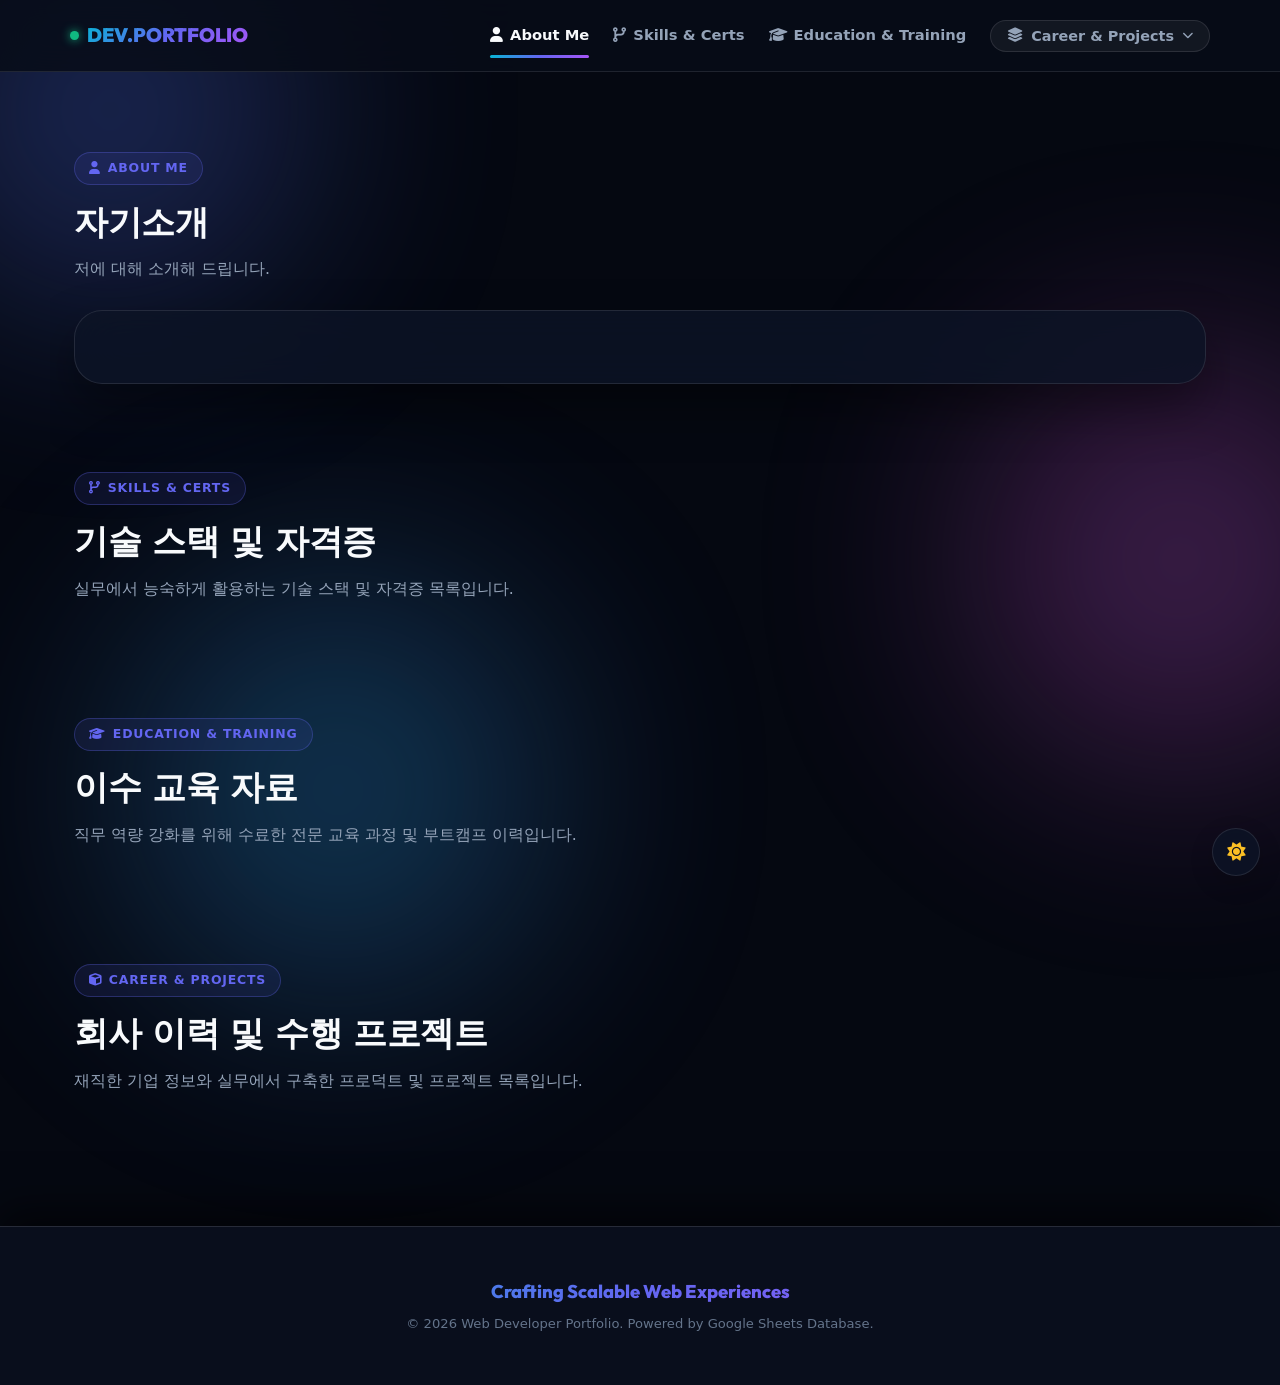
==== commit b33e9aa4: "Update index.html" ====
--- a/index.html
+++ b/index.html
@@ -21,7 +21,7 @@
   <!-- 전체 화면 로딩 오버레이 -->
   <div id="globalLoader" class="global-loader show" oncontextmenu="return false;" ondragstart="return false;" onselectstart="return false;">
     <div class="loader-content">
-      <img src="https://blog.kakaocdn.net/dna/bzm92S/btsFQxDRCB6/AAAAAAAAAAAAAAAAAAAAAGFon-u2zHU8KJwIuw-qS_9zaMj1CHKDlB-AK3ahkbkX/img.gif?credential=yqXZFxpELC7KVnFOS48ylbz2pIh7yKj8&expires=1788188399&allow_ip=&allow_referer=&signature=put6pL4PDxFGW%2BSpc%2BCXvbP%2BwSI%3D" alt="Loading" class="loader-gif" draggable="false" />
+      <img src="loading.gif" alt="Loading" class="loader-gif" draggable="false" />
       <p id="loaderText" class="loader-text">포트폴리오 데이터를 불러오는 중...</p>
     </div>
   </div>
--- a/style.css
+++ b/style.css
@@ -64,7 +64,6 @@
   -webkit-tap-highlight-color: transparent;
 }
 
-/* 모바일 가로 스크롤 버그 원천 차단 */
 html, body {
   width: 100%;
   max-width: 100vw;
@@ -421,12 +420,14 @@
 /* --- Main Layout --- */
 .main-container {
   max-width: 1180px;
+  width: 100%;
   margin: 0 auto;
   padding: 108px 24px 60px;
   position: relative;
   z-index: 1;
   opacity: 0;
   transform: translateY(16px);
+  overflow-x: clip;
   transition: opacity 0.7s var(--spring-easing), transform 0.7s var(--spring-easing);
 }
 
@@ -437,14 +438,18 @@
 
 .section {
   padding: 44px 0;
-}
-
-/* 좌/우 애니메이션 (모바일에서 넘침 방지) */
+  width: 100%;
+  max-width: 100%;
+  box-sizing: border-box;
+}
+
+/* 좌/우 애니메이션 */
 .reveal-spring-left {
   opacity: 0;
   transform: translateX(-40px);
   filter: blur(4px);
   transition: opacity 0.75s var(--spring-easing), transform 0.75s var(--spring-easing), filter 0.75s ease;
+  will-change: opacity, transform;
 }
 
 .reveal-spring-right {
@@ -452,6 +457,7 @@
   transform: translateX(40px);
   filter: blur(4px);
   transition: opacity 0.75s var(--spring-easing), transform 0.75s var(--spring-easing), filter 0.75s ease;
+  will-change: opacity, transform;
 }
 
 .reveal-spring-left.revealed,
@@ -503,6 +509,9 @@
   gap: 36px;
   align-items: center;
   box-shadow: 0 16px 36px rgba(0, 0, 0, 0.05);
+  width: 100%;
+  max-width: 100%;
+  box-sizing: border-box;
 }
 
 [data-theme="dark"] .profile-card {
@@ -529,6 +538,7 @@
 .profile-info {
   display: flex;
   flex-direction: column;
+  min-width: 0;
 }
 
 .profile-header-row {
@@ -607,15 +617,16 @@
 .info-value { color: var(--text-main); font-weight: 600; margin-left: auto; text-align: right; }
 
 /* --- Skills Section --- */
-.skills-wrapper { display: flex; flex-direction: column; gap: 30px; }
-.skill-category-block { display: flex; flex-direction: column; gap: 14px; }
+.skills-wrapper { display: flex; flex-direction: column; gap: 30px; width: 100%; }
+.skill-category-block { display: flex; flex-direction: column; gap: 14px; width: 100%; }
 .skill-category-title { font-family: var(--font-display); font-size: 1.15rem; font-weight: 800; color: var(--text-main); display: flex; align-items: center; gap: 8px; }
 .skill-category-title i { color: var(--accent-indigo); }
 
 .skills-grid {
   display: grid;
-  grid-template-columns: repeat(auto-fill, minmax(260px, 1fr));
+  grid-template-columns: repeat(auto-fill, minmax(min(100%, 260px), 1fr));
   gap: 16px;
+  width: 100%;
 }
 
 .skill-card {
@@ -627,6 +638,7 @@
   display: flex;
   align-items: flex-start;
   gap: 14px;
+  box-sizing: border-box;
 }
 
 .skill-icon-box {
@@ -659,8 +671,9 @@
 /* --- Training Section --- */
 .training-grid {
   display: grid;
-  grid-template-columns: repeat(auto-fill, minmax(300px, 1fr));
+  grid-template-columns: repeat(auto-fill, minmax(min(100%, 300px), 1fr));
   gap: 20px;
+  width: 100%;
 }
 
 .training-card {
@@ -671,6 +684,7 @@
   padding: 22px;
   display: flex;
   flex-direction: column;
+  box-sizing: border-box;
 }
 
 .training-top-row { display: flex; align-items: center; justify-content: space-between; gap: 8px; margin-bottom: 10px; flex-wrap: wrap; }
@@ -685,7 +699,15 @@
 [data-theme="dark"] .training-btn { background: rgba(255, 255, 255, 0.05); }
 
 /* --- Company Stack & Projects --- */
-.company-stack { display: flex; flex-direction: column; gap: 40px; }
+.company-stack {
+  display: flex;
+  flex-direction: column;
+  gap: 40px;
+  width: 100%;
+  max-width: 100%;
+  box-sizing: border-box;
+}
+
 .company-block {
   background: var(--card-bg);
   backdrop-filter: blur(24px);
@@ -693,6 +715,10 @@
   border-radius: 24px;
   padding: 30px;
   scroll-margin-top: 84px;
+  width: 100%;
+  max-width: 100%;
+  box-sizing: border-box;
+  overflow: hidden;
 }
 
 .company-header-card {
@@ -701,6 +727,8 @@
   gap: 24px;
   padding-bottom: 24px;
   border-bottom: 1px solid var(--card-border);
+  width: 100%;
+  box-sizing: border-box;
 }
 
 .comp-img-wrap {
@@ -712,9 +740,9 @@
 }
 
 .comp-img-wrap img { width: 100%; height: 100%; object-fit: cover; }
-.comp-info { display: flex; flex-direction: column; justify-content: center; }
+.comp-info { display: flex; flex-direction: column; justify-content: center; min-width: 0; }
 .comp-title-row { display: flex; justify-content: space-between; align-items: center; margin-bottom: 6px; flex-wrap: wrap; gap: 8px; }
-.comp-title-left { display: flex; align-items: center; gap: 10px; }
+.comp-title-left { display: flex; align-items: center; gap: 10px; min-width: 0; }
 
 .comp-logo-img {
   width: 32px;
@@ -724,6 +752,7 @@
   background: rgba(0, 0, 0, 0.03);
   border: 1px solid var(--card-border);
   padding: 3px;
+  flex-shrink: 0;
 }
 
 [data-theme="dark"] .comp-logo-img { background: rgba(255, 255, 255, 0.05); }
@@ -734,13 +763,31 @@
 .comp-desc { color: var(--text-muted); font-size: 0.92rem; }
 
 /* Sub-projects */
-.nested-projects-wrapper { margin-top: 24px; }
-.nested-projects-title { font-size: 1.05rem; font-weight: 800; color: var(--text-main); margin-bottom: 18px; display: flex; align-items: center; gap: 8px; }
+.nested-projects-wrapper {
+  margin-top: 24px;
+  width: 100%;
+  max-width: 100%;
+  box-sizing: border-box;
+  overflow: hidden;
+}
+
+.nested-projects-title {
+  font-size: 1.05rem;
+  font-weight: 800;
+  color: var(--text-main);
+  margin-bottom: 18px;
+  display: flex;
+  align-items: center;
+  gap: 8px;
+}
 
 .project-grid {
   display: grid;
-  grid-template-columns: repeat(auto-fit, minmax(280px, 1fr));
+  grid-template-columns: repeat(auto-fit, minmax(min(100%, 280px), 1fr));
   gap: 20px;
+  width: 100%;
+  max-width: 100%;
+  box-sizing: border-box;
 }
 
 .project-card {
@@ -750,15 +797,69 @@
   overflow: hidden;
   display: flex;
   flex-direction: column;
-}
-
-.project-img-wrap { width: 100%; height: 170px; overflow: hidden; }
-.project-img-wrap img { width: 100%; height: 100%; object-fit: cover; }
-.project-body { padding: 18px; display: flex; flex-direction: column; flex: 1; }
-.project-period { font-size: 0.78rem; font-weight: 600; color: var(--accent-cyan); margin-bottom: 6px; }
-.project-name { font-size: 1.12rem; font-weight: 800; margin-bottom: 8px; color: var(--text-main); }
-.project-desc { color: var(--text-muted); font-size: 0.86rem; margin-bottom: 16px; flex: 1; }
-.project-btn { display: inline-flex; align-items: center; justify-content: center; gap: 6px; padding: 8px 14px; background: var(--accent-gradient); color: #fff; text-decoration: none; font-size: 0.82rem; font-weight: 700; border-radius: 10px; }
+  width: 100%;
+  max-width: 100%;
+  box-sizing: border-box;
+  min-width: 0;
+}
+
+.project-img-wrap {
+  width: 100%;
+  height: 170px;
+  overflow: hidden;
+}
+
+.project-img-wrap img {
+  width: 100%;
+  height: 100%;
+  object-fit: cover;
+}
+
+.project-body {
+  padding: 18px;
+  display: flex;
+  flex-direction: column;
+  flex: 1;
+  min-width: 0;
+  overflow-wrap: break-word;
+}
+
+.project-period {
+  font-size: 0.78rem;
+  font-weight: 600;
+  color: var(--accent-cyan);
+  margin-bottom: 6px;
+}
+
+.project-name {
+  font-size: 1.12rem;
+  font-weight: 800;
+  margin-bottom: 8px;
+  color: var(--text-main);
+  overflow-wrap: break-word;
+}
+
+.project-desc {
+  color: var(--text-muted);
+  font-size: 0.86rem;
+  margin-bottom: 16px;
+  flex: 1;
+  overflow-wrap: break-word;
+}
+
+.project-btn {
+  display: inline-flex;
+  align-items: center;
+  justify-content: center;
+  gap: 6px;
+  padding: 8px 14px;
+  background: var(--accent-gradient);
+  color: #fff;
+  text-decoration: none;
+  font-size: 0.82rem;
+  font-weight: 700;
+  border-radius: 10px;
+}
 
 /* --- Footer --- */
 .footer {
@@ -769,6 +870,8 @@
   box-shadow: var(--footer-shadow);
   position: relative;
   z-index: 1;
+  width: 100%;
+  box-sizing: border-box;
 }
 
 .footer-title {
@@ -819,12 +922,12 @@
 [data-theme="dark"] .theme-toggle-btn i { color: #fbbf24; }
 
 /* ========================================================
-   스마트폰 및 태블릿 모바일 전용 반응형 최적화
+   모바일 최적화 및 튀어나옴 방지 (Max Width 768px)
    ======================================================== */
 @media (max-width: 860px) {
   .profile-card {
     grid-template-columns: 1fr;
-    padding: 24px 20px;
+    padding: 24px 18px;
     gap: 20px;
   }
   .profile-img-wrap {
@@ -847,24 +950,32 @@
   }
 
   .main-container {
-    padding: 92px 16px 50px;
+    padding: 88px 14px 40px;
   }
 
   .section {
-    padding: 32px 0;
+    padding: 28px 0;
+  }
+
+  .reveal-spring-left {
+    transform: translateX(-18px);
+  }
+
+  .reveal-spring-right {
+    transform: translateX(18px);
   }
 
   .section-title {
+    font-size: 1.65rem;
+  }
+
+  .section-desc {
+    font-size: 0.88rem;
+    margin-bottom: 20px;
+  }
+
+  .profile-name {
     font-size: 1.75rem;
-  }
-
-  .section-desc {
-    font-size: 0.9rem;
-    margin-bottom: 22px;
-  }
-
-  .profile-name {
-    font-size: 1.85rem;
   }
 
   .info-grid {
@@ -872,23 +983,26 @@
     gap: 8px;
   }
 
-  .skills-grid {
-    grid-template-columns: 1fr;
-  }
-
-  .training-grid {
-    grid-template-columns: 1fr;
-  }
-
+  .skills-grid,
+  .training-grid,
   .project-grid {
     grid-template-columns: 1fr;
+    width: 100%;
   }
 
   .company-block {
-    padding: 20px 16px;
-  }
-
-  /* 모바일 네비게이션 드로어 */
+    padding: 20px 14px;
+    border-radius: 20px;
+  }
+
+  .comp-name {
+    font-size: 1.35rem;
+  }
+
+  .project-img-wrap {
+    height: 150px;
+  }
+
   .nav-menu {
     position: fixed;
     top: 72px;
@@ -902,8 +1016,8 @@
     border-bottom: 1px solid var(--card-border);
     flex-direction: column;
     align-items: stretch;
-    padding: 20px 16px 28px;
-    gap: 12px;
+    padding: 16px 14px 24px;
+    gap: 10px;
     transform: translateY(-130%);
     opacity: 0;
     visibility: hidden;
@@ -918,7 +1032,7 @@
   }
 
   .nav-link {
-    font-size: 1rem;
+    font-size: 0.95rem;
     padding: 10px 14px;
     border-radius: 12px;
     background: rgba(0, 0, 0, 0.02);
@@ -931,6 +1045,7 @@
   .nav-link.active::after {
     display: none;
   }
+  
   .nav-link.active {
     background: rgba(99, 102, 241, 0.12);
     color: var(--accent-indigo);
@@ -951,11 +1066,11 @@
   .dropdown-menu {
     position: static;
     width: 100%;
-    max-height: 300px;
+    max-height: 280px;
     margin-top: 8px;
     box-shadow: none;
     background: var(--item-bg);
     border-color: var(--item-border);
-    padding: 12px;
-  }
-}
+    padding: 10px;
+  }
+}
